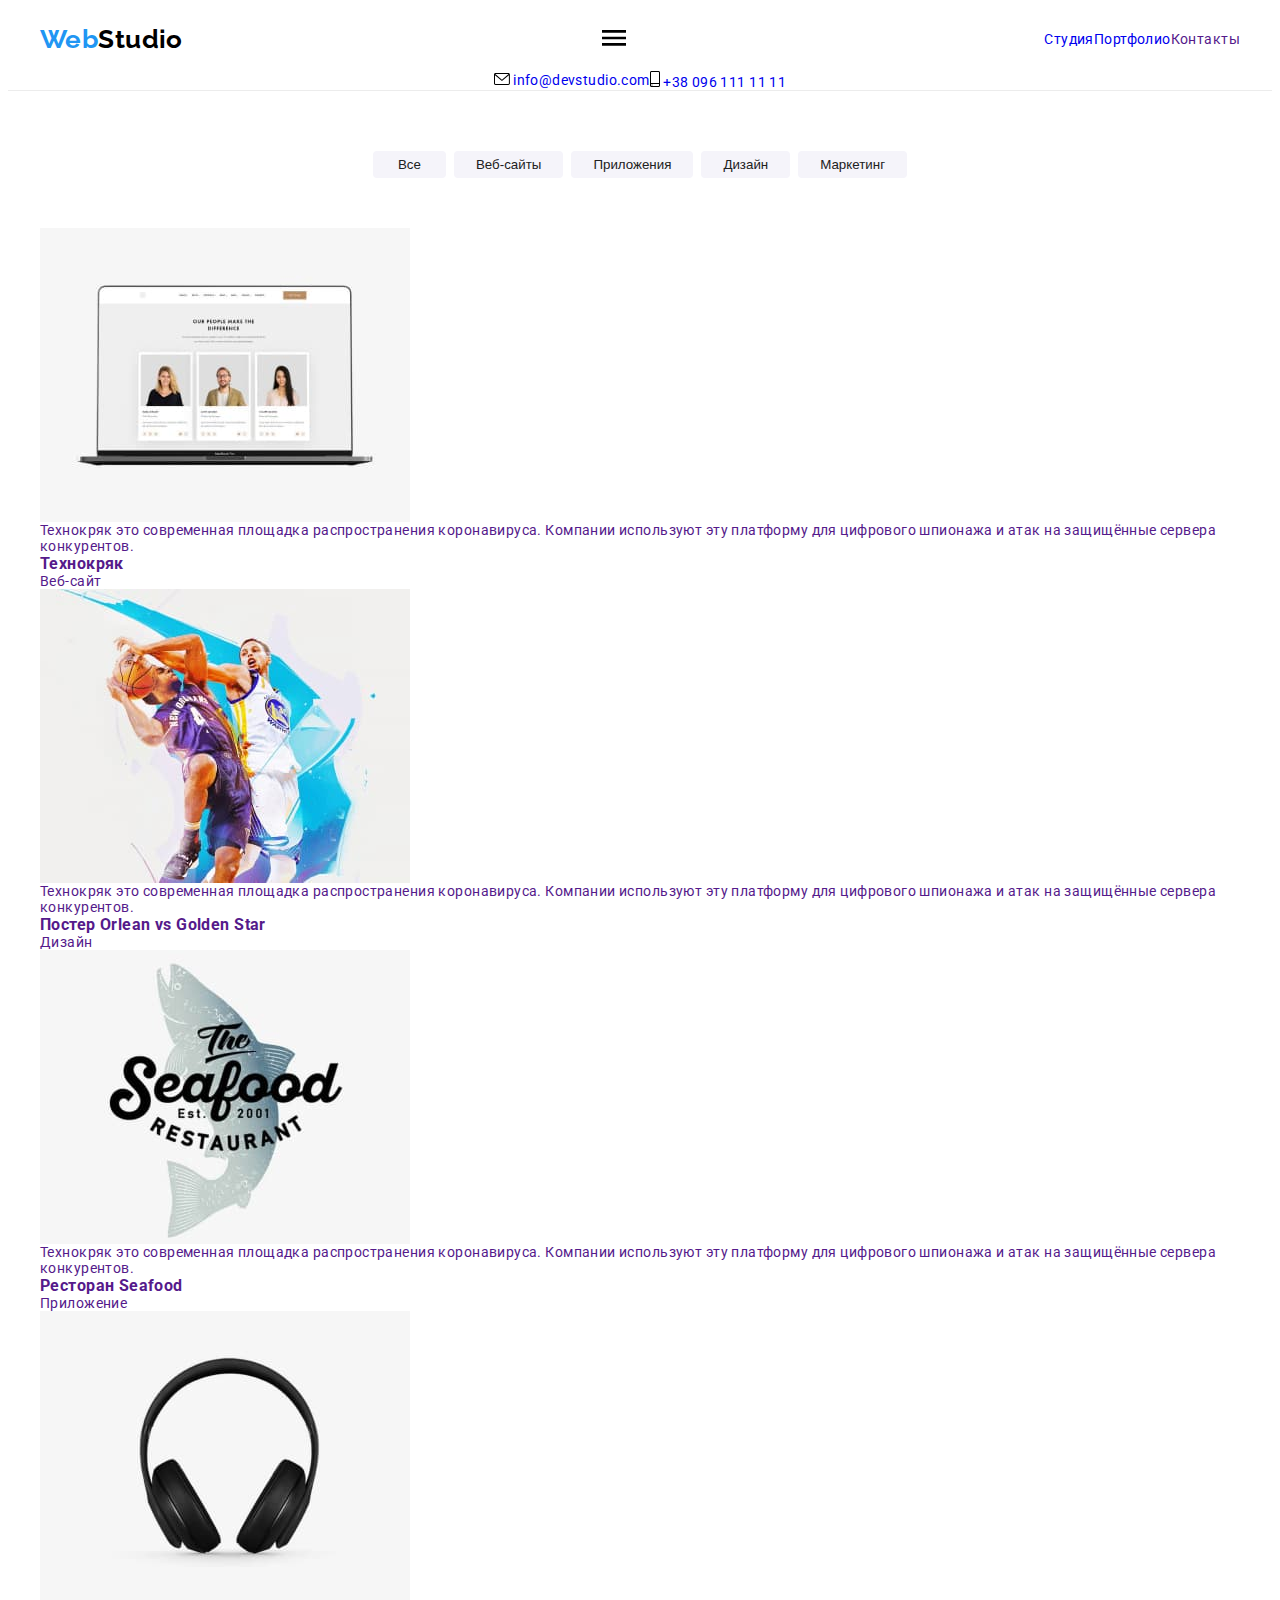
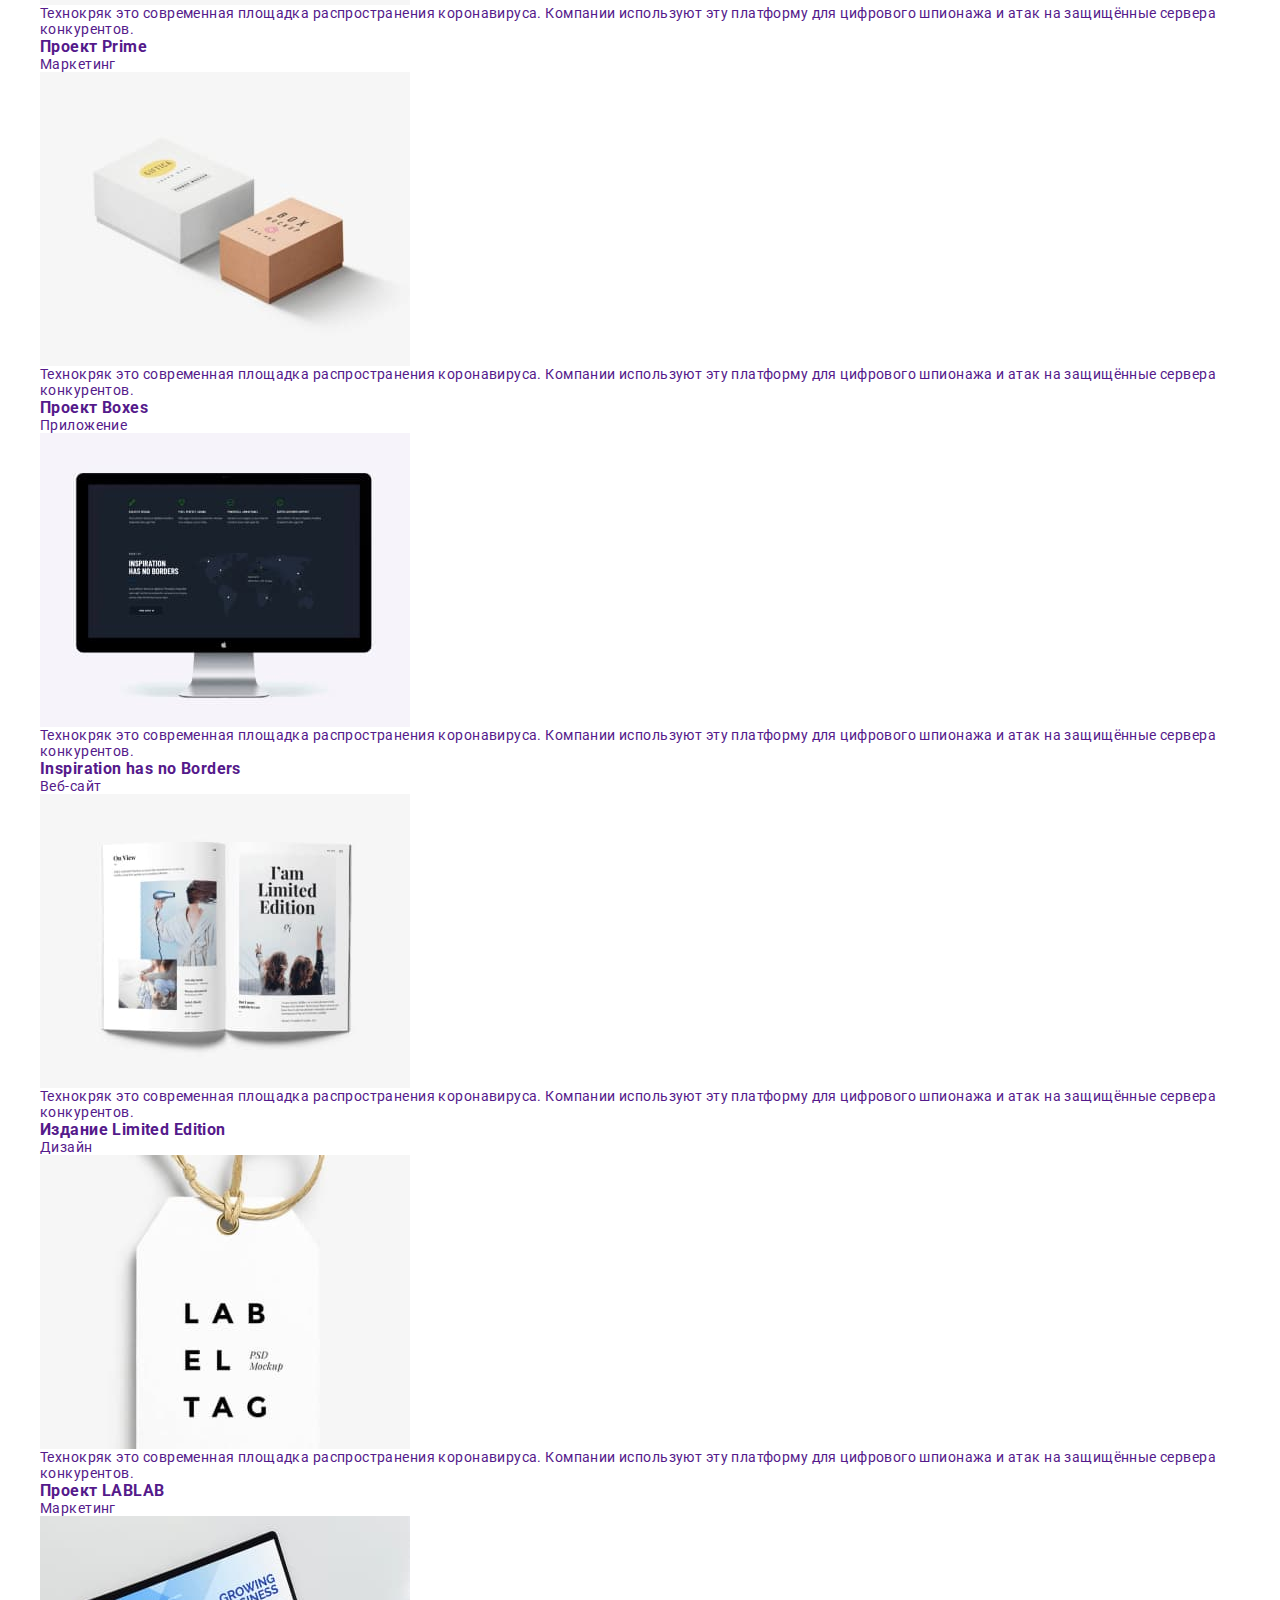
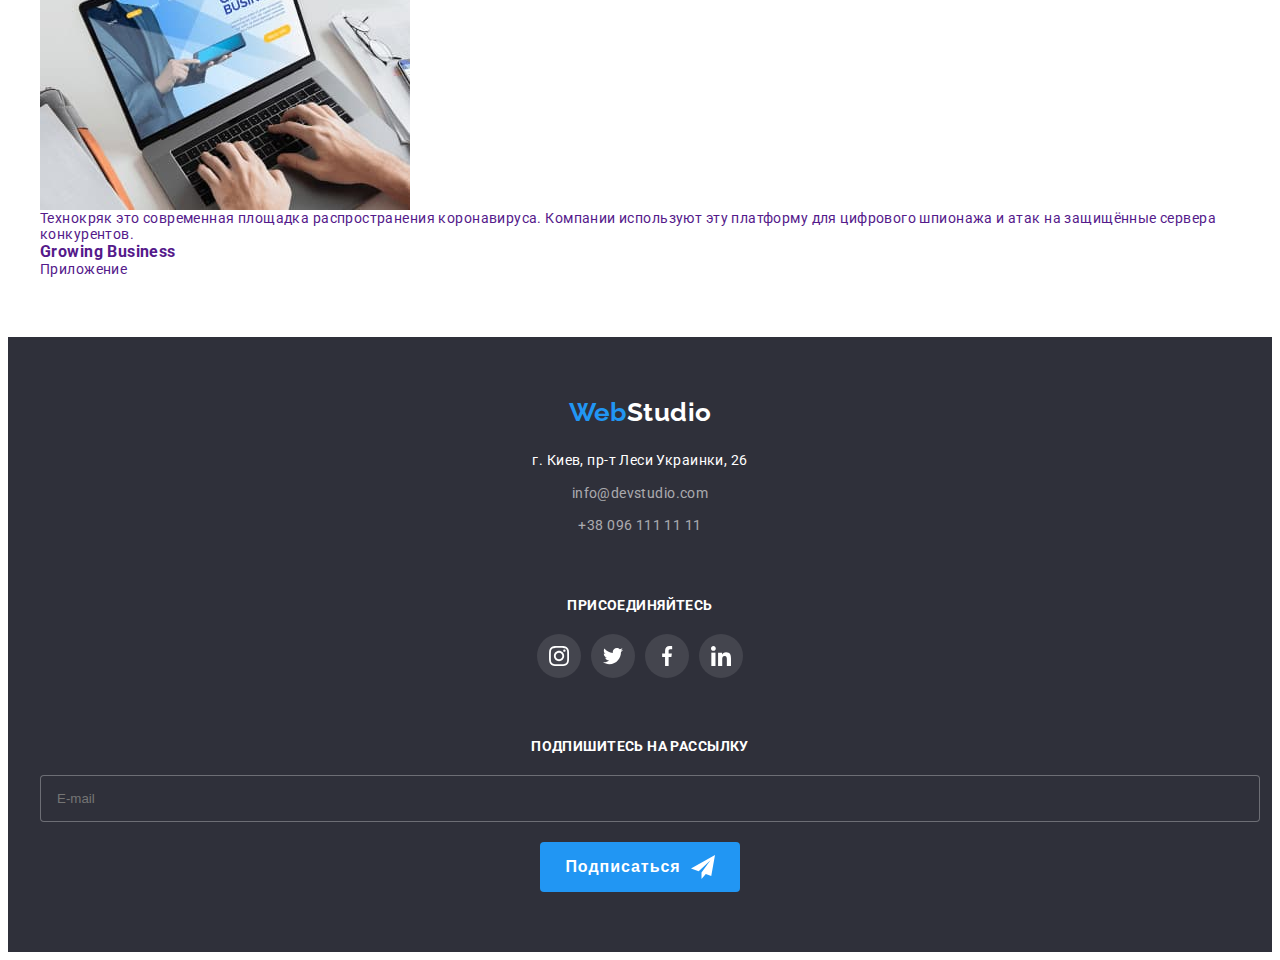
==== portfolio.html @ 1874f67b "РЕЛОАД 2" ====
<!DOCTYPE html>
<html lang="ru">
  <head>
    <meta charset="UTF-8" />
    <meta http-equiv="X-UA-Compatible" content="IE=edge" />
    <meta name="viewport" content="width=device-width, initial-scale=1.0" />
    <title>Портфолио</title>
    <link
      rel="stylesheet"
      href="https://cdnjs.cloudflare.com/ajax/libs/modern-normalize/1.0.0/modern-normalize.min.css"
      integrity="sha512-ISS7cAi1PEhQ8jnbJpJZMd29NlhNj4AWYyLOSp2CE/CsHxTCu+r+t0D2yoJudVrd0/8fTVPUVDzY5Tvli75u/g=="
      crossorigin="anonymous"
    />
    <link rel="preconnect" href="https://fonts.gstatic.com" />
    <link
      href="https://fonts.googleapis.com/css2?family=Raleway:wght@700&family=Roboto:wght@400;500;700;900&display=swap"
      rel="stylesheet"
    />
    <link rel="stylesheet" href="./css/main.min.css" />
  </head>
  <body>
    <!-- HEADER -->
    <header class="header">
      <div class="container">
        <nav class="navigation">
          <a href="./" lang="en" class="logo logo__dark link-nonstyle">
            <span class="logo__decor">Web</span>Studio
          </a>

          <button type="button" class="burger-btn" data-menu-button>
            <svg class="burger-icon" width="40px" height="40px">
              <use href="./images/icons.svg#burger"></use>
            </svg>
          </button>

          <ul class="list-nonstyle navigation__list">
            <li class="navigation__item">
              <a href="./" class="navigation__link link-nonstyle">Студия </a>
            </li>
            <li class="navigation__item">
              <a
                href="./portfolio.html"
                class="navigation__link link-nonstyle active-link"
                >Портфолио
              </a>
            </li>
            <li class="navigation__item">
              <a href="" class="navigation__link link-nonstyle">Контакты</a>
            </li>
          </ul>
        </nav>

        <ul class="list-nonstyle navigation__list contact">
          <li class="contact__item">
            <a
              href="mailto:info@devstudio.com"
              class="contact__link link-nonstyle"
            >
              <svg class="contact__icon-mail" width="16px" height="12px">
                <use href="./images/icons.svg#envelope"></use>
              </svg>
              info@devstudio.com
            </a>
          </li>
          <li class="contact__item">
            <a href="tel:+380961111111" class="contact__link link-nonstyle">
              <svg class="contact__icon-tell" width="10px" height="16px">
                <use href="./images/icons.svg#smartphone"></use>
              </svg>
              +38 096 111 11 11
            </a>
          </li>
        </ul>
      </div>

      <div class="mobile-menu" data-menu>
        <button type="button" class="mobile-menu__btn" data-menu-close>
          <svg width="40px" height="40px">
            <use href="./images/icons.svg#close"></use>
          </svg>
        </button>

        <ul class="mobile-menu__list">
          <li class="mobile-menu__item list-nonstyle">
            <a href="./" class="mobile-menu__link link-nonstyle">Студия</a>
          </li>
          <li class="mobile-menu__item list-nonstyle">
            <a href="./portfolio.html" class="mobile-menu__link link-nonstyle"
              >Портфолио</a
            >
          </li>
          <li class="mobile-menu__item list-nonstyle">
            <a href="" class="mobile-menu__link link-nonstyle">Контакты</a>
          </li>
        </ul>
      </div>
    </header>

    <main>
      <!--PORTFOLIO-->
      <section class="section">
        <!-- Скрытый заголовок -->
        <div class="container">
          <h2 class="visually-hidden">Портфолио и фильтр работ</h2>
          <!-- фильтр -->
          <ul class="list-nonstyle filter-nav">
            <li class="filter-nav__item">
              <button type="button" class="filter-nav__btn">Все</button>
            </li>
            <li class="filter-nav__item">
              <button type="button" class="filter-nav__btn">Веб-сайты</button>
            </li>
            <li class="filter-nav__item">
              <button type="button" class="filter-nav__btn">Приложения</button>
            </li>
            <li class="filter-nav__item">
              <button type="button" class="filter-nav__btn">Дизайн</button>
            </li>
            <li class="filter-nav__item">
              <button type="button" class="filter-nav__btn">Маркетинг</button>
            </li>
          </ul>
          <!-- коллекция -->
          <ul class="list-nonstyle collection__list">
            <li class="collection__item">
              <a class="link-nonstyle collection__link" href="">
                <div class="collection__item-wraper">
                  <img
                    src="./images/portfolio/website/tekhnokryak.jpg"
                    alt="открытый ноутбук с изображениями людей"
                    width="370"
                    height="294"
                  />
                  <p class="overlay">
                    Технокряк это современная площадка распространения
                    коронавируса. Компании используют эту платформу для
                    цифрового шпионажа и атак на защищённые сервера конкурентов.
                  </p>
                </div>
                <div class="collection__inner">
                  <h3 class="collection__title">Технокряк</h3>
                  <p class="collection__rubric">Веб-сайт</p>
                </div>
              </a>
            </li>
            <li class="collection__item">
              <a class="link-nonstyle collection__link" href="">
                <div class="collection__item-wraper">
                  <img
                    src="./images/portfolio/design/poster.jpg"
                    alt="играют в баскетбол"
                    width="370"
                    height="294"
                  />
                  <p class="overlay">
                    Технокряк это современная площадка распространения
                    коронавируса. Компании используют эту платформу для
                    цифрового шпионажа и атак на защищённые сервера конкурентов.
                  </p>
                </div>

                <div class="collection__inner">
                  <h3 class="collection__title">
                    Постер <span lang="en">Orlean vs Golden Star</span>
                  </h3>
                  <p class="collection__rubric">Дизайн</p>
                </div>
              </a>
            </li>
            <li class="collection__item">
              <a class="link-nonstyle collection__link" href="">
                <div class="collection__item-wraper">
                  <img
                    src="./images/portfolio/soft/restoran.jpg"
                    alt="ресторан с кухней из морепродуктов"
                    width="370"
                    height="294"
                  />
                  <p class="overlay">
                    Технокряк это современная площадка распространения
                    коронавируса. Компании используют эту платформу для
                    цифрового шпионажа и атак на защищённые сервера конкурентов.
                  </p>
                </div>
                <div class="collection__inner">
                  <h3 class="collection__title">
                    Ресторан <span lang="en">Seafood</span>
                  </h3>
                  <p class="collection__rubric">Приложение</p>
                </div>
              </a>
            </li>
            <li class="collection__item">
              <a class="link-nonstyle collection__link" href="">
                <div class="collection__item-wraper">
                  <img
                    src="./images/portfolio/marcketing/prime.jpg"
                    alt="наушники"
                    width="370"
                    height="294"
                  />
                  <p class="overlay">
                    Технокряк это современная площадка распространения
                    коронавируса. Компании используют эту платформу для
                    цифрового шпионажа и атак на защищённые сервера конкурентов.
                  </p>
                </div>

                <div class="collection__inner">
                  <h3 class="collection__title">
                    Проект <span lang="en">Prime</span>
                  </h3>
                  <p class="collection__rubric">Маркетинг</p>
                </div>
              </a>
            </li>
            <li class="collection__item">
              <a class="link-nonstyle collection__link" href="">
                <div class="collection__item-wraper">
                  <img
                    src="./images/portfolio/soft/boxes.jpg"
                    alt="коробки с логатипами"
                    width="370"
                    height="294"
                  />
                  <p class="overlay">
                    Технокряк это современная площадка распространения
                    коронавируса. Компании используют эту платформу для
                    цифрового шпионажа и атак на защищённые сервера конкурентов.
                  </p>
                </div>

                <div class="collection__inner">
                  <h3 class="collection__title">
                    Проект <span lang="en">Boxes</span>
                  </h3>
                  <p class="collection__rubric">Приложение</p>
                </div>
              </a>
            </li>
            <li class="collection__item">
              <a class="link-nonstyle collection__link" href="">
                <div class="collection__item-wraper">
                  <img
                    src="./images/portfolio/website/borders.jpg"
                    alt="монитор с сайтом"
                    width="370"
                    height="294"
                  />
                  <p class="overlay">
                    Технокряк это современная площадка распространения
                    коронавируса. Компании используют эту платформу для
                    цифрового шпионажа и атак на защищённые сервера конкурентов.
                  </p>
                </div>

                <div class="collection__inner">
                  <h3 lang="en" class="collection__title">
                    Inspiration has no Borders
                  </h3>
                  <p class="collection__rubric">Веб-сайт</p>
                </div>
              </a>
            </li>
            <li class="collection__item">
              <a class="link-nonstyle collection__link" href="">
                <div class="collection__item-wraper">
                  <img
                    src="./images/portfolio/design/izdanie.jpg"
                    alt="открытая книга"
                    width="370"
                    height="294"
                  />
                  <p class="overlay">
                    Технокряк это современная площадка распространения
                    коронавируса. Компании используют эту платформу для
                    цифрового шпионажа и атак на защищённые сервера конкурентов.
                  </p>
                </div>

                <div class="collection__inner">
                  <h3 class="collection__title">
                    Издание <span lang="en">Limited Edition</span>
                  </h3>
                  <p class="collection__rubric">Дизайн</p>
                </div>
              </a>
            </li>
            <li class="collection__item">
              <a class="link-nonstyle collection__link" href="">
                <div class="collection__item-wraper">
                  <img
                    src="./images/portfolio/marcketing/lab.jpg"
                    alt="ярлык от вещи"
                    width="370"
                    height="294"
                  />
                  <p class="overlay">
                    Технокряк это современная площадка распространения
                    коронавируса. Компании используют эту платформу для
                    цифрового шпионажа и атак на защищённые сервера конкурентов.
                  </p>
                </div>
                <div class="collection__inner">
                  <h3 class="collection__title">
                    Проект <span lang="en">LAB</span>LAB
                  </h3>
                  <p class="collection__rubric">Маркетинг</p>
                </div>
              </a>
            </li>
            <li class="collection__item">
              <a class="link-nonstyle collection__link" href="">
                <div class="collection__item-wraper">
                  <img
                    src="./images/portfolio/soft/growbis.jpg"
                    alt="набирают на ноутбуке"
                    width="370"
                    height="294"
                  />
                  <p class="overlay">
                    Технокряк это современная площадка распространения
                    коронавируса. Компании используют эту платформу для
                    цифрового шпионажа и атак на защищённые сервера конкурентов.
                  </p>
                </div>
                <div class="collection__inner">
                  <h3 lang="en" class="collection__title">Growing Business</h3>
                  <p class="collection__rubric">Приложение</p>
                </div>
              </a>
            </li>
          </ul>
        </div>
      </section>
    </main>
    <!--FOOTER-->

    <footer class="footer section-footer">
      <div class="container">
        <address class="footer__address">
          <a href="./" lang="en" class="logo logo__light link-nonstyle">
            <span class="logo__decor">Web</span>Studio</a
          >
          <!-- адрес и контакты -->
          <ul class="list-nonstyle footer__list">
            <li class="footer__item">
              <p class="footer__descr">г. Киев, пр-т Леси Украинки, 26</p>
            </li>
            <li class="footer__item">
              <a
                href="mailto:info@devstudio.com"
                class="footer__link link-nonstyle"
                >info@devstudio.com</a
              >
            </li>
            <li class="footer__item">
              <a href="tel:+380961111111" class="footer__link link-nonstyle">
                +38 096 111 11 11</a
              >
            </li>
          </ul>
        </address>

        <div class="footer__social">
          <!--ссылки на социальные сети -->
          <h2 class="footer__social-title">Присоединяйтесь</h2>
          <ul class="footer__social-list list-nonstyle">
            <li class="footer__social-item">
              <a href="" class="social-link link-nonstyle">
                <svg class="footer__social-icon" width="20px" height="20px">
                  <use href="./images/icons.svg#instagram"></use>
                </svg>
              </a>
            </li>
            <li class="footer__social-item">
              <a href="" class="social-link link-nonstyle">
                <svg class="footer__social-icon" width="20px" height="20px">
                  <use href="./images/icons.svg#twitter"></use>
                </svg>
              </a>
            </li>
            <li class="footer__social-item">
              <a href="" class="social-link link-nonstyle">
                <svg class="footer__social-icon" width="20px" height="20px">
                  <use href="./images/icons.svg#facebook"></use>
                </svg>
              </a>
            </li>
            <li class="footer__social-item">
              <a href="" class="social-link link-nonstyle">
                <svg class="footer__social-icon" width="20px" height="20px">
                  <use href="./images/icons.svg#linkedin"></use>
                </svg>
              </a>
            </li>
          </ul>
        </div>

        <form class="footer-form">
          <b class="footer-form__description">подпишитесь на рассылку</b>
          <div class="footer-form__container">
            <label>
              <input
                type="email"
                name="user-email"
                placeholder="E-mail"
                class="footer-form__input"
              />
            </label>
            <button type="submit" class="footer-form__btn">
              Подписаться
              <svg class="footer-form__icon" width="24px" height="24px">
                <use href="./images/icons.svg#icon_send"></use>
              </svg>
            </button>
          </div>
        </form>
      </div>
    </footer>
  </body>
</html>
---- css/main.min.css ----
:root{--accent-primary: #2196f3;--accent-secondary: #188ce8;--background-dark: #2f303a;--light-gray: #f5f4fa;--color-conten: #212121;--main-text: #757575;--border-color-header: #ececec;--border-color: #eeeeee;--icon-border-color: #afb1b8;--rgba-link: rgba(255, 255, 255, 0.6);--max-width: 1600px;--margin: 0 auto;--transition-property: cubic-bezier(0.4, 0, 0.2, 1)}.visually-hidden{position:absolute !important;clip:rect(1px 1px 1px 1px);clip:rect(1px, 1px, 1px, 1px);padding:0 !important;border:0 !important;height:1px !important;width:1px !important;overflow:hidden}body{font-family:"Roboto",sans-serif;font-size:14px;font-weight:400;color:var(--main-text);letter-spacing:.03em}h1,h2,h3,h4,h5,h6,p{margin:0}ol,ul{margin:0;padding:0}img{display:block}.link-nonstyle{text-decoration:none}.list-nonstyle{list-style:none}.container{padding-left:15px;padding-right:15px}@media screen and (min-width: 480px){.container{margin:0 auto;width:480px}}@media screen and (min-width: 798px){.container{width:798px}}@media screen and (min-width: 1200px){.container{width:1200px}}.section{padding-top:60px;padding-bottom:60px;margin:var(--margin)}.section-title{color:var(--color-conten);font-weight:700;font-size:36px;line-height:1.17;text-align:center;margin-bottom:50px}.section-hero{padding-top:118px;padding-bottom:118px;margin:var(--margin)}.section-footer{padding-top:60px;padding-bottom:60px;margin:var(--margin)}.section-advantage{padding-top:60px;padding-bottom:60px;margin:var(--margin)}.section-team{padding-top:60px;padding-bottom:60px;margin:var(--margin)}.element{display:flex;justify-content:center;align-items:center;border-radius:4px;margin-bottom:30px;background-color:var(--light-gray);width:100%;height:120px}.social{display:flex;justify-content:center;margin-top:16px}.social-link{display:flex;justify-content:center;align-items:center;width:44px;height:44px;border-radius:50% 50%;background-color:rgba(255,255,255,0.1);transition:background-color 250ms var(--transition-property)}.social-link:hover,.social-link:focus{background-color:var(--accent-primary)}.social__icon{fill:var(--icon-border-color);transition:fill 250ms var(--transition-property)}.social-link:hover .social__icon,.social-link:focus .social__icon{fill:#fff}.footer__social-title{color:#fff;font-size:14px;line-height:1.14;text-transform:uppercase}.footer__social-list{display:flex;margin-top:20px}.footer__social-item:not(:last-child){margin-right:10px}.footer__social-icon{fill:#fff}.social-link:hover .footer__social-icon,.social-link:focus .footer__social-icon{fill:#fff}@media screen and (min-width: 480px){.footer__social{margin-top:60px;margin-bottom:60px}.footer__social-list{justify-content:center}.footer__social-title{text-align:center}}.logo{color:#000;font-family:'Raleway', sans-serif;font-weight:700;font-size:26px;line-height:1.19;padding-top:16px;padding-bottom:16px}.logo__dark{color:#000}.logo__decor{color:var(--accent-primary)}.logo__light{color:#fff}.navigation{display:flex;align-items:center;justify-content:space-between}@media screen and (max-width: 797px){.navigation__list{display:none}}@media screen and (min-width: 480px){.navigation{justify-content:space-between}}@media screen and (min-width: 798px){.navigation__list{display:flex;align-items:center;justify-content:center}}.backdrop{position:fixed;top:0;left:0;width:100%;height:100%;background-color:rgba(0,0,0,0.2);transition:opacity 250ms var(--transition-property),visibility 250ms var(--transition-property)}.is-hidden{opacity:0;visibility:hidden;pointer-events:none}.button_close{position:absolute;top:14px;right:14px;width:30px;height:30px;border-radius:50%;cursor:pointer;background-color:#fff;border:1px solid var(--icon-border-color)}.button__icon_close{position:absolute;top:50%;left:50%;transform:translate(-50%, -50%);transition:fill 250ms var(--transition-property)}.button__icon_close:hover,.button__icon_close:focus{fill:var(--accent-primary)}.modal{position:absolute;top:50%;left:50%;transform:translate(-50%, -50%);width:528px;height:581px;background-color:#fff;border-radius:4px;box-shadow:0px 1px 3px rgba(0,0,0,0.12),0px 1px 1px rgba(0,0,0,0.14),0px 2px 1px rgba(0,0,0,0.2)}.modal__form{display:flex;flex-direction:column;padding:40px}.modal__title{margin-bottom:12px;font-size:20px;line-height:1.15;text-align:center;color:var(--color-conten)}.modal__field{font-size:12px;line-height:1.17;letter-spacing:0.01em}.modal__field:not(:nth-child(5)){margin-bottom:10px}.modal__wrapper{position:relative;display:block;margin-top:4px}.modal__input{width:100%;height:40px;padding-left:42px;border:1px solid rgba(33,33,33,0.2);border-radius:4px;transition:border-color 250ms var(--transition-property)}.modal__input:focus{outline:none;border-color:var(--accent-primary)}.modal__input:focus+.modal-icon{fill:var(--accent-primary)}.modal__textarea{padding:16px 12px;margin-top:4px;width:100%;height:120px;resize:none;border:1px solid rgba(33,33,33,0.2);border-radius:4px}.modal__textarea:focus{outline:none;border-color:var(--accent-primary)}.modal__textarea::placeholder{font-size:12px;line-height:1.17;letter-spacing:0.01em;color:rgba(117,117,117,0.5)}.modal__icon{position:absolute;top:50%;left:12px;transform:translateY(-50%);transition:fill 250ms var(--transition-property)}.label-checkbox{display:flex;justify-content:center;align-items:center;margin-top:20px;margin-bottom:30px}.label-checkbox__terms-link{display:flex;align-items:center;font-size:14px;line-height:1.71;letter-spacing:0.03em;cursor:pointer;transition:background-image 250ms var(--transition-property)}.label-checkbox__terms-link::before{content:'';display:block;width:15px;height:16px;margin-right:8px;border:1px solid #000;border-radius:2px}.label-checkbox__term:checked+.label-checkbox__terms-link::before{border-color:transparent;background-image:url(../images/icon_check.svg);background-origin:border-box;background-position:center}.label-checkbox__term:focus+.label-checkbox__terms-link::before{border-color:var(--accent-primary)}.label-checkbox__link{color:var(--accent-primary);text-decoration-line:underline}.modal__submit-btn{align-self:center;min-width:200px;padding-top:10px;padding-bottom:10px;font-size:16px;line-height:1.88;letter-spacing:0.06em;border-radius:4px;border:transparent;cursor:pointer;color:#fff;background-color:var(--accent-primary);transition:background-color 250ms var(--transition-property)}.modal__submit-btn:hover,.modal__submit-btn:focus{background-color:var(--accent-secondary)}.filter-nav{display:flex;justify-content:center;margin-bottom:50px}.filter-nav__item:not(:last-child){margin-right:8px}.filter-nav__btn{color:var(--color-conten);background-color:var(--light-gray);cursor:pointer;min-width:73px;padding:6px 22px;border-radius:4px;border:transparent;transition:color 250ms var(--transition-property),background-color 250ms var(--transition-property),box-shadow 250ms var(--transition-property)}.filter-nav__btn:hover,.filter-nav__btn:focus{background-color:var(--accent-primary);color:#fff;box-shadow:0px 3px 1px rgba(0,0,0,0.1),0px 1px 2px rgba(0,0,0,0.08),0px 2px 2px rgba(0,0,0,0.12)}.mobile-menu{position:fixed;top:0;left:50%;width:100vw;max-width:480px;height:100vw;background-color:#fff;opacity:0;visibility:hidden;pointer-events:none;transform:translate(-50%);transition:opacity 250ms var(--transition-property),visibility 250ms var(--transition-property)}.mobile-menu.is-open{opacity:1;visibility:visible;pointer-events:auto}.mobile-menu__list{padding:48px 40px;font-weight:500;font-size:40px;line-height:1.18;letter-spacing:0.02em}.mobile-menu__link{color:var(--color-conten)}.mobile-menu__btn{position:absolute;top:10px;right:15px;background-color:transparent;border:transparent;cursor:pointer}.header{border-bottom:solid 1px;border-color:var(--border-color-header);max-width:var(--max-width);margin:var(--margin)}.burger-btn{background-color:transparent;border:transparent}.hero{background-color:var(--background-dark);background-image:linear-gradient(rgba(47,48,58,0.4), rgba(47,48,58,0.4)),url(../images/mobile/bg-hero@1x.jpg);background-position:center;background-size:contain;background-repeat:no-repeat}@media (min-device-pixel-ratio: 2), (min-resolution: 192dpi), (min-resolution: 2dppx){.hero{background-image:linear-gradient(rgba(47,48,58,0.4), rgba(47,48,58,0.4)),url(../images/mobile/bg-hero@2x.jpg)}}.hero-title{color:#fff;width:360px;height:84px;margin:0 auto;font-weight:900;letter-spacing:.06em;font-size:26px;line-height:1.62;text-align:center;text-transform:uppercase}.btn-hero{display:block;min-width:200px;margin:30px auto 0px;padding:10px 32px;border-radius:4px;border:transparent;font-family:inherit;font-weight:700;font-size:16px;line-height:1.88;letter-spacing:0.06em;cursor:pointer;background-color:var(--accent-primary);color:#fff;transition:color 250ms var(--transition-property),background-color 250ms var(--transition-property)}.btn-hero:hover,.btn-hero:focus{background-color:var(--accent-secondary);color:#fff}.advantage__item:not(:last-child){margin-bottom:30px}.advantage__title{color:var(--color-conten);font-weight:700;line-height:1.14;text-transform:uppercase;text-align:center;margin-bottom:10px}.advantage__rubric{font-weight:400;line-height:1.71}@media screen and (max-width: 797px){.passion,.passion__list,.passion__list .section-title{display:none}}.team{background-color:var(--light-gray)}.team__list{display:flex;flex-wrap:wrap}.team__item{width:450px;border-bottom-left-radius:4px;border-bottom-right-radius:4px;box-shadow:0px 1px 3px rgba(0,0,0,0.12),0px 1px 1px rgba(0,0,0,0.14),0px 2px 1px rgba(0,0,0,0.2);background-color:#fff}.team__item:not(:last-child){margin-bottom:30px}.team__inner{width:100%;padding:30px 30px;text-align:center;border-right:solid 1px;border-bottom:solid 1px;border-left:solid 1px;border-color:var(--border-color)}.team__name{color:var(--color-conten);font-weight:500;margin-bottom:10px}.team__name,.team__function{font-size:16px;line-height:1.19}.clients__list{display:flex;justify-content:center}.clients__item{display:flex;justify-content:center;align-items:center;width:170px;height:90px}.clients__link{display:flex;justify-content:center;align-items:center;border:1px solid var(--icon-border-color);border-radius:4px;width:100%;height:100%;transition:border 250ms var(--transition-property)}.clients__link:hover,.clients__link:focus{border-color:var(--accent-primary)}.client__icon{fill:var(--icon-border-color);transition:fill 250ms var(--transition-property)}.clients__link:hover .client__icon,.clients__link:focus .client__icon{fill:var(--accent-primary)}@media screen and (min-width: 480px){.clients__list{display:flex;flex-wrap:wrap;align-items:flex-start;margin-top:-30px;margin-left:-30px}.clients__item{flex-basis:calc((100% - 2 * 30px) / 2);margin-top:30px;margin-left:30px}}.footer{background-color:var(--background-dark)}.footer__address{font-style:normal;line-height:1.7}.footer__descr{color:#fff}.footer__list{margin-top:20px}.footer__item:not(:last-child){margin-bottom:9px}.footer__link{color:var(--rgba-link)}.footer-form__description{display:inline-block;font-weight:700;font-size:14px;line-height:1.14;letter-spacing:0.03em;text-transform:uppercase;color:#fff;margin-bottom:20px}.footer-form__input{padding-top:15px;padding-bottom:15px;padding-left:16px;color:#fff;background-color:var(--background-dark);border:1px solid rgba(255,255,255,0.3);border-radius:4px;transition:border-color 250ms var(--transition-property)}.footer-form__input:focus{outline:none;border-color:var(--accent-primary)}.footer-form__btn{display:flex;justify-content:center;align-items:center;min-width:200px;padding-top:10px;padding-bottom:10px;font-weight:700;letter-spacing:.06em;font-size:16px;line-height:1.9;cursor:pointer;border-radius:4px;border:transparent;background-color:var(--accent-primary);color:#fff;transition:background-color 250ms var(--transition-property)}.footer-form__btn:hover,.footer-form__btn:focus{background-color:var(--accent-secondary)}.footer-form__icon{fill:#fff;margin-left:10px}@media screen and (min-width: 480px){.footer__address{text-align:center}.footer-form{text-align:center}.footer-form__container{display:flex;flex-direction:column;justify-content:center}.footer-form__input{width:100%;margin-bottom:20px}.footer-form__btn{align-self:center}}
/*# sourceMappingURL=main.min.css.map */
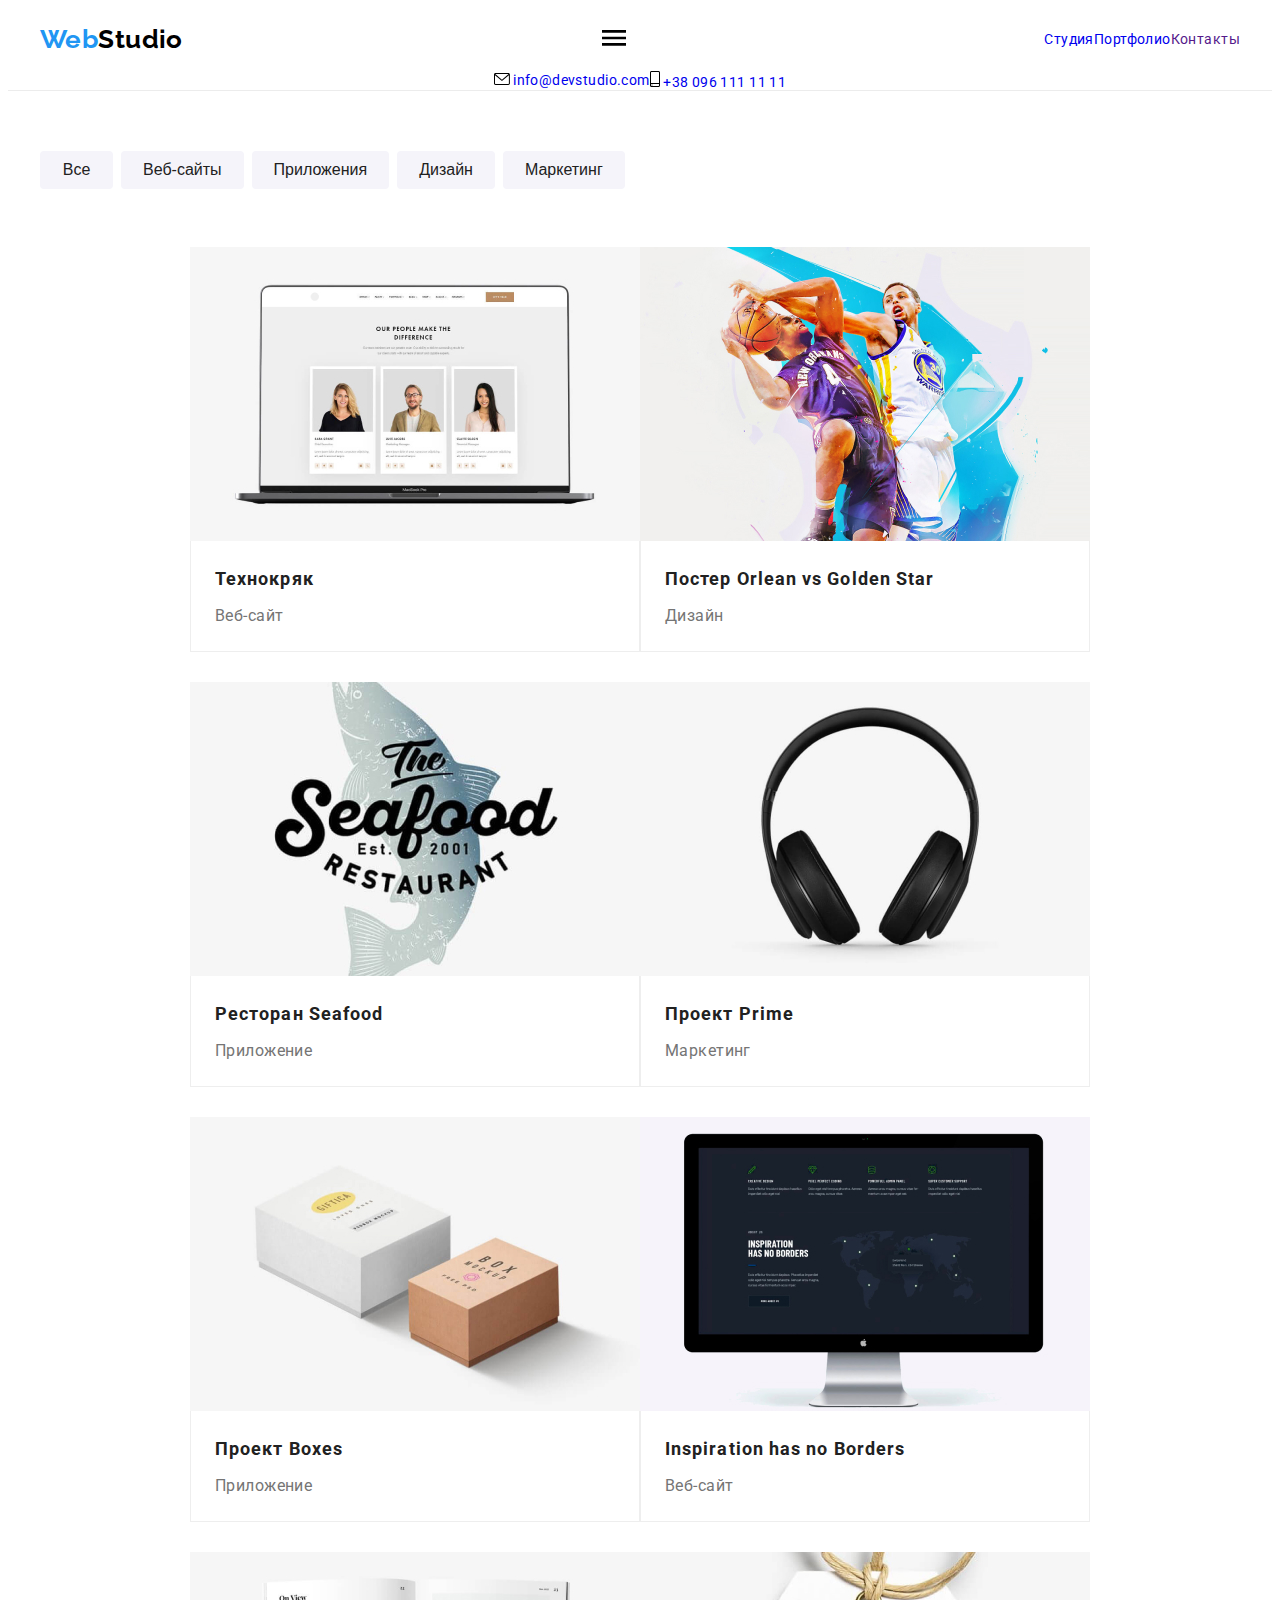
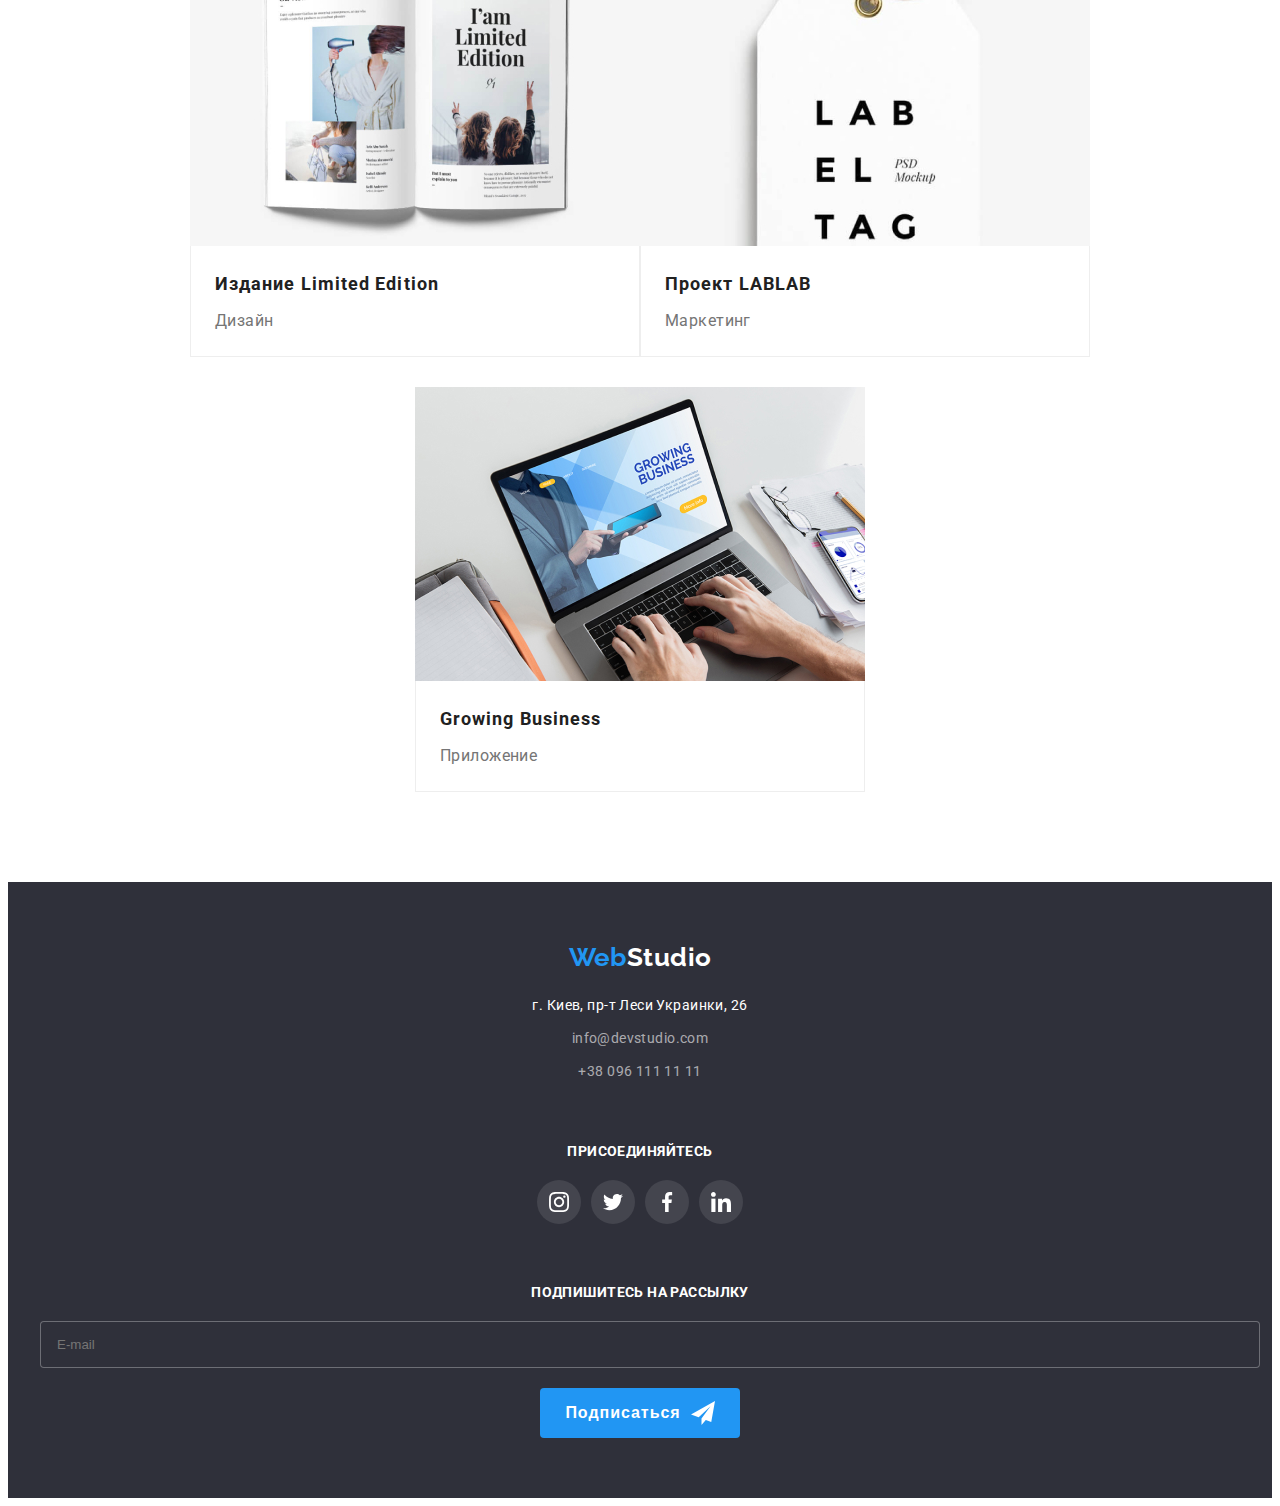
==== commit 07dee1c8: "РЕЛОАД 2" ====
--- a/portfolio.html
+++ b/portfolio.html
@@ -126,10 +126,8 @@
               <a class="link-nonstyle collection__link" href="">
                 <div class="collection__item-wraper">
                   <img
-                    src="./images/portfolio/website/tekhnokryak.jpg"
+                    src="./images/mobile/portfolio/website/tekhnokryak@1x.jpg"
                     alt="открытый ноутбук с изображениями людей"
-                    width="370"
-                    height="294"
                   />
                   <p class="overlay">
                     Технокряк это современная площадка распространения
@@ -147,10 +145,8 @@
               <a class="link-nonstyle collection__link" href="">
                 <div class="collection__item-wraper">
                   <img
-                    src="./images/portfolio/design/poster.jpg"
+                    src="./images/mobile/portfolio/design/poster@1x.jpg"
                     alt="играют в баскетбол"
-                    width="370"
-                    height="294"
                   />
                   <p class="overlay">
                     Технокряк это современная площадка распространения
@@ -171,10 +167,8 @@
               <a class="link-nonstyle collection__link" href="">
                 <div class="collection__item-wraper">
                   <img
-                    src="./images/portfolio/soft/restoran.jpg"
+                    src="./images/mobile/portfolio/soft/restoran@1x.jpg"
                     alt="ресторан с кухней из морепродуктов"
-                    width="370"
-                    height="294"
                   />
                   <p class="overlay">
                     Технокряк это современная площадка распространения
@@ -194,10 +188,8 @@
               <a class="link-nonstyle collection__link" href="">
                 <div class="collection__item-wraper">
                   <img
-                    src="./images/portfolio/marcketing/prime.jpg"
+                    src="./images/mobile/portfolio/marcketing/prime@1x.jpg"
                     alt="наушники"
-                    width="370"
-                    height="294"
                   />
                   <p class="overlay">
                     Технокряк это современная площадка распространения
@@ -218,10 +210,8 @@
               <a class="link-nonstyle collection__link" href="">
                 <div class="collection__item-wraper">
                   <img
-                    src="./images/portfolio/soft/boxes.jpg"
+                    src="./images/mobile/portfolio/soft/boxes@1x.jpg"
                     alt="коробки с логатипами"
-                    width="370"
-                    height="294"
                   />
                   <p class="overlay">
                     Технокряк это современная площадка распространения
@@ -242,10 +232,8 @@
               <a class="link-nonstyle collection__link" href="">
                 <div class="collection__item-wraper">
                   <img
-                    src="./images/portfolio/website/borders.jpg"
+                    src="./images/mobile/portfolio/website/borders@1x.jpg"
                     alt="монитор с сайтом"
-                    width="370"
-                    height="294"
                   />
                   <p class="overlay">
                     Технокряк это современная площадка распространения
@@ -266,10 +254,8 @@
               <a class="link-nonstyle collection__link" href="">
                 <div class="collection__item-wraper">
                   <img
-                    src="./images/portfolio/design/izdanie.jpg"
+                    src="./images/mobile/portfolio/design/izdanie@1x.jpg"
                     alt="открытая книга"
-                    width="370"
-                    height="294"
                   />
                   <p class="overlay">
                     Технокряк это современная площадка распространения
@@ -290,10 +276,8 @@
               <a class="link-nonstyle collection__link" href="">
                 <div class="collection__item-wraper">
                   <img
-                    src="./images/portfolio/marcketing/lab.jpg"
+                    src="./images/mobile/portfolio/marcketing/lab@1x.jpg"
                     alt="ярлык от вещи"
-                    width="370"
-                    height="294"
                   />
                   <p class="overlay">
                     Технокряк это современная площадка распространения
@@ -313,10 +297,8 @@
               <a class="link-nonstyle collection__link" href="">
                 <div class="collection__item-wraper">
                   <img
-                    src="./images/portfolio/soft/growbis.jpg"
+                    src="./images/mobile/portfolio/soft/growbis@1x.jpg"
                     alt="набирают на ноутбуке"
-                    width="370"
-                    height="294"
                   />
                   <p class="overlay">
                     Технокряк это современная площадка распространения
@@ -419,4 +401,6 @@
       </div>
     </footer>
   </body>
+
+  <script src="./js/mobile-menu.js"></script>
 </html>
--- a/css/main.min.css
+++ b/css/main.min.css
@@ -1,2 +1,2 @@
-:root{--accent-primary: #2196f3;--accent-secondary: #188ce8;--background-dark: #2f303a;--light-gray: #f5f4fa;--color-conten: #212121;--main-text: #757575;--border-color-header: #ececec;--border-color: #eeeeee;--icon-border-color: #afb1b8;--rgba-link: rgba(255, 255, 255, 0.6);--max-width: 1600px;--margin: 0 auto;--transition-property: cubic-bezier(0.4, 0, 0.2, 1)}.visually-hidden{position:absolute !important;clip:rect(1px 1px 1px 1px);clip:rect(1px, 1px, 1px, 1px);padding:0 !important;border:0 !important;height:1px !important;width:1px !important;overflow:hidden}body{font-family:"Roboto",sans-serif;font-size:14px;font-weight:400;color:var(--main-text);letter-spacing:.03em}h1,h2,h3,h4,h5,h6,p{margin:0}ol,ul{margin:0;padding:0}img{display:block}.link-nonstyle{text-decoration:none}.list-nonstyle{list-style:none}.container{padding-left:15px;padding-right:15px}@media screen and (min-width: 480px){.container{margin:0 auto;width:480px}}@media screen and (min-width: 798px){.container{width:798px}}@media screen and (min-width: 1200px){.container{width:1200px}}.section{padding-top:60px;padding-bottom:60px;margin:var(--margin)}.section-title{color:var(--color-conten);font-weight:700;font-size:36px;line-height:1.17;text-align:center;margin-bottom:50px}.section-hero{padding-top:118px;padding-bottom:118px;margin:var(--margin)}.section-footer{padding-top:60px;padding-bottom:60px;margin:var(--margin)}.section-advantage{padding-top:60px;padding-bottom:60px;margin:var(--margin)}.section-team{padding-top:60px;padding-bottom:60px;margin:var(--margin)}.element{display:flex;justify-content:center;align-items:center;border-radius:4px;margin-bottom:30px;background-color:var(--light-gray);width:100%;height:120px}.social{display:flex;justify-content:center;margin-top:16px}.social-link{display:flex;justify-content:center;align-items:center;width:44px;height:44px;border-radius:50% 50%;background-color:rgba(255,255,255,0.1);transition:background-color 250ms var(--transition-property)}.social-link:hover,.social-link:focus{background-color:var(--accent-primary)}.social__icon{fill:var(--icon-border-color);transition:fill 250ms var(--transition-property)}.social-link:hover .social__icon,.social-link:focus .social__icon{fill:#fff}.footer__social-title{color:#fff;font-size:14px;line-height:1.14;text-transform:uppercase}.footer__social-list{display:flex;margin-top:20px}.footer__social-item:not(:last-child){margin-right:10px}.footer__social-icon{fill:#fff}.social-link:hover .footer__social-icon,.social-link:focus .footer__social-icon{fill:#fff}@media screen and (min-width: 480px){.footer__social{margin-top:60px;margin-bottom:60px}.footer__social-list{justify-content:center}.footer__social-title{text-align:center}}.logo{color:#000;font-family:'Raleway', sans-serif;font-weight:700;font-size:26px;line-height:1.19;padding-top:16px;padding-bottom:16px}.logo__dark{color:#000}.logo__decor{color:var(--accent-primary)}.logo__light{color:#fff}.navigation{display:flex;align-items:center;justify-content:space-between}@media screen and (max-width: 797px){.navigation__list{display:none}}@media screen and (min-width: 480px){.navigation{justify-content:space-between}}@media screen and (min-width: 798px){.navigation__list{display:flex;align-items:center;justify-content:center}}.backdrop{position:fixed;top:0;left:0;width:100%;height:100%;background-color:rgba(0,0,0,0.2);transition:opacity 250ms var(--transition-property),visibility 250ms var(--transition-property)}.is-hidden{opacity:0;visibility:hidden;pointer-events:none}.button_close{position:absolute;top:14px;right:14px;width:30px;height:30px;border-radius:50%;cursor:pointer;background-color:#fff;border:1px solid var(--icon-border-color)}.button__icon_close{position:absolute;top:50%;left:50%;transform:translate(-50%, -50%);transition:fill 250ms var(--transition-property)}.button__icon_close:hover,.button__icon_close:focus{fill:var(--accent-primary)}.modal{position:absolute;top:50%;left:50%;transform:translate(-50%, -50%);width:528px;height:581px;background-color:#fff;border-radius:4px;box-shadow:0px 1px 3px rgba(0,0,0,0.12),0px 1px 1px rgba(0,0,0,0.14),0px 2px 1px rgba(0,0,0,0.2)}.modal__form{display:flex;flex-direction:column;padding:40px}.modal__title{margin-bottom:12px;font-size:20px;line-height:1.15;text-align:center;color:var(--color-conten)}.modal__field{font-size:12px;line-height:1.17;letter-spacing:0.01em}.modal__field:not(:nth-child(5)){margin-bottom:10px}.modal__wrapper{position:relative;display:block;margin-top:4px}.modal__input{width:100%;height:40px;padding-left:42px;border:1px solid rgba(33,33,33,0.2);border-radius:4px;transition:border-color 250ms var(--transition-property)}.modal__input:focus{outline:none;border-color:var(--accent-primary)}.modal__input:focus+.modal-icon{fill:var(--accent-primary)}.modal__textarea{padding:16px 12px;margin-top:4px;width:100%;height:120px;resize:none;border:1px solid rgba(33,33,33,0.2);border-radius:4px}.modal__textarea:focus{outline:none;border-color:var(--accent-primary)}.modal__textarea::placeholder{font-size:12px;line-height:1.17;letter-spacing:0.01em;color:rgba(117,117,117,0.5)}.modal__icon{position:absolute;top:50%;left:12px;transform:translateY(-50%);transition:fill 250ms var(--transition-property)}.label-checkbox{display:flex;justify-content:center;align-items:center;margin-top:20px;margin-bottom:30px}.label-checkbox__terms-link{display:flex;align-items:center;font-size:14px;line-height:1.71;letter-spacing:0.03em;cursor:pointer;transition:background-image 250ms var(--transition-property)}.label-checkbox__terms-link::before{content:'';display:block;width:15px;height:16px;margin-right:8px;border:1px solid #000;border-radius:2px}.label-checkbox__term:checked+.label-checkbox__terms-link::before{border-color:transparent;background-image:url(../images/icon_check.svg);background-origin:border-box;background-position:center}.label-checkbox__term:focus+.label-checkbox__terms-link::before{border-color:var(--accent-primary)}.label-checkbox__link{color:var(--accent-primary);text-decoration-line:underline}.modal__submit-btn{align-self:center;min-width:200px;padding-top:10px;padding-bottom:10px;font-size:16px;line-height:1.88;letter-spacing:0.06em;border-radius:4px;border:transparent;cursor:pointer;color:#fff;background-color:var(--accent-primary);transition:background-color 250ms var(--transition-property)}.modal__submit-btn:hover,.modal__submit-btn:focus{background-color:var(--accent-secondary)}.filter-nav{display:flex;justify-content:center;margin-bottom:50px}.filter-nav__item:not(:last-child){margin-right:8px}.filter-nav__btn{color:var(--color-conten);background-color:var(--light-gray);cursor:pointer;min-width:73px;padding:6px 22px;border-radius:4px;border:transparent;transition:color 250ms var(--transition-property),background-color 250ms var(--transition-property),box-shadow 250ms var(--transition-property)}.filter-nav__btn:hover,.filter-nav__btn:focus{background-color:var(--accent-primary);color:#fff;box-shadow:0px 3px 1px rgba(0,0,0,0.1),0px 1px 2px rgba(0,0,0,0.08),0px 2px 2px rgba(0,0,0,0.12)}.mobile-menu{position:fixed;top:0;left:50%;width:100vw;max-width:480px;height:100vw;background-color:#fff;opacity:0;visibility:hidden;pointer-events:none;transform:translate(-50%);transition:opacity 250ms var(--transition-property),visibility 250ms var(--transition-property)}.mobile-menu.is-open{opacity:1;visibility:visible;pointer-events:auto}.mobile-menu__list{padding:48px 40px;font-weight:500;font-size:40px;line-height:1.18;letter-spacing:0.02em}.mobile-menu__link{color:var(--color-conten)}.mobile-menu__btn{position:absolute;top:10px;right:15px;background-color:transparent;border:transparent;cursor:pointer}.header{border-bottom:solid 1px;border-color:var(--border-color-header);max-width:var(--max-width);margin:var(--margin)}.burger-btn{background-color:transparent;border:transparent}.hero{background-color:var(--background-dark);background-image:linear-gradient(rgba(47,48,58,0.4), rgba(47,48,58,0.4)),url(../images/mobile/bg-hero@1x.jpg);background-position:center;background-size:contain;background-repeat:no-repeat}@media (min-device-pixel-ratio: 2), (min-resolution: 192dpi), (min-resolution: 2dppx){.hero{background-image:linear-gradient(rgba(47,48,58,0.4), rgba(47,48,58,0.4)),url(../images/mobile/bg-hero@2x.jpg)}}.hero-title{color:#fff;width:360px;height:84px;margin:0 auto;font-weight:900;letter-spacing:.06em;font-size:26px;line-height:1.62;text-align:center;text-transform:uppercase}.btn-hero{display:block;min-width:200px;margin:30px auto 0px;padding:10px 32px;border-radius:4px;border:transparent;font-family:inherit;font-weight:700;font-size:16px;line-height:1.88;letter-spacing:0.06em;cursor:pointer;background-color:var(--accent-primary);color:#fff;transition:color 250ms var(--transition-property),background-color 250ms var(--transition-property)}.btn-hero:hover,.btn-hero:focus{background-color:var(--accent-secondary);color:#fff}.advantage__item:not(:last-child){margin-bottom:30px}.advantage__title{color:var(--color-conten);font-weight:700;line-height:1.14;text-transform:uppercase;text-align:center;margin-bottom:10px}.advantage__rubric{font-weight:400;line-height:1.71}@media screen and (max-width: 797px){.passion,.passion__list,.passion__list .section-title{display:none}}.team{background-color:var(--light-gray)}.team__list{display:flex;flex-wrap:wrap}.team__item{width:450px;border-bottom-left-radius:4px;border-bottom-right-radius:4px;box-shadow:0px 1px 3px rgba(0,0,0,0.12),0px 1px 1px rgba(0,0,0,0.14),0px 2px 1px rgba(0,0,0,0.2);background-color:#fff}.team__item:not(:last-child){margin-bottom:30px}.team__inner{width:100%;padding:30px 30px;text-align:center;border-right:solid 1px;border-bottom:solid 1px;border-left:solid 1px;border-color:var(--border-color)}.team__name{color:var(--color-conten);font-weight:500;margin-bottom:10px}.team__name,.team__function{font-size:16px;line-height:1.19}.clients__list{display:flex;justify-content:center}.clients__item{display:flex;justify-content:center;align-items:center;width:170px;height:90px}.clients__link{display:flex;justify-content:center;align-items:center;border:1px solid var(--icon-border-color);border-radius:4px;width:100%;height:100%;transition:border 250ms var(--transition-property)}.clients__link:hover,.clients__link:focus{border-color:var(--accent-primary)}.client__icon{fill:var(--icon-border-color);transition:fill 250ms var(--transition-property)}.clients__link:hover .client__icon,.clients__link:focus .client__icon{fill:var(--accent-primary)}@media screen and (min-width: 480px){.clients__list{display:flex;flex-wrap:wrap;align-items:flex-start;margin-top:-30px;margin-left:-30px}.clients__item{flex-basis:calc((100% - 2 * 30px) / 2);margin-top:30px;margin-left:30px}}.footer{background-color:var(--background-dark)}.footer__address{font-style:normal;line-height:1.7}.footer__descr{color:#fff}.footer__list{margin-top:20px}.footer__item:not(:last-child){margin-bottom:9px}.footer__link{color:var(--rgba-link)}.footer-form__description{display:inline-block;font-weight:700;font-size:14px;line-height:1.14;letter-spacing:0.03em;text-transform:uppercase;color:#fff;margin-bottom:20px}.footer-form__input{padding-top:15px;padding-bottom:15px;padding-left:16px;color:#fff;background-color:var(--background-dark);border:1px solid rgba(255,255,255,0.3);border-radius:4px;transition:border-color 250ms var(--transition-property)}.footer-form__input:focus{outline:none;border-color:var(--accent-primary)}.footer-form__btn{display:flex;justify-content:center;align-items:center;min-width:200px;padding-top:10px;padding-bottom:10px;font-weight:700;letter-spacing:.06em;font-size:16px;line-height:1.9;cursor:pointer;border-radius:4px;border:transparent;background-color:var(--accent-primary);color:#fff;transition:background-color 250ms var(--transition-property)}.footer-form__btn:hover,.footer-form__btn:focus{background-color:var(--accent-secondary)}.footer-form__icon{fill:#fff;margin-left:10px}@media screen and (min-width: 480px){.footer__address{text-align:center}.footer-form{text-align:center}.footer-form__container{display:flex;flex-direction:column;justify-content:center}.footer-form__input{width:100%;margin-bottom:20px}.footer-form__btn{align-self:center}}
+:root{--accent-primary: #2196f3;--accent-secondary: #188ce8;--background-dark: #2f303a;--light-gray: #f5f4fa;--color-conten: #212121;--main-text: #757575;--border-color-header: #ececec;--border-color: #eeeeee;--icon-border-color: #afb1b8;--rgba-link: rgba(255, 255, 255, 0.6);--max-width: 1600px;--margin: 0 auto;--transition-property: cubic-bezier(0.4, 0, 0.2, 1)}.visually-hidden{position:absolute !important;clip:rect(1px 1px 1px 1px);clip:rect(1px, 1px, 1px, 1px);padding:0 !important;border:0 !important;height:1px !important;width:1px !important;overflow:hidden}body{font-family:"Roboto",sans-serif;font-size:14px;font-weight:400;color:var(--main-text);letter-spacing:.03em}h1,h2,h3,h4,h5,h6,p{margin:0}ol,ul{margin:0;padding:0}img{display:block}.link-nonstyle{text-decoration:none}.list-nonstyle{list-style:none}.container{padding-left:15px;padding-right:15px}@media screen and (min-width: 480px){.container{margin:0 auto;width:480px}}@media screen and (min-width: 798px){.container{width:798px}}@media screen and (min-width: 1200px){.container{width:1200px}}.section{padding-top:60px;padding-bottom:60px;margin:var(--margin)}.section-title{color:var(--color-conten);font-weight:700;font-size:36px;line-height:1.17;text-align:center;margin-bottom:50px}.section-hero{padding-top:118px;padding-bottom:118px;margin:var(--margin)}.section-footer{padding-top:60px;padding-bottom:60px;margin:var(--margin)}.section-advantage{padding-top:60px;padding-bottom:60px;margin:var(--margin)}.section-team{padding-top:60px;padding-bottom:60px;margin:var(--margin)}.element{display:flex;justify-content:center;align-items:center;border-radius:4px;margin-bottom:30px;background-color:var(--light-gray);width:100%;height:120px}.social{display:flex;justify-content:center;margin-top:16px}.social-link{display:flex;justify-content:center;align-items:center;width:44px;height:44px;border-radius:50% 50%;background-color:rgba(255,255,255,0.1);transition:background-color 250ms var(--transition-property)}.social-link:hover,.social-link:focus{background-color:var(--accent-primary)}.social__icon{fill:var(--icon-border-color);transition:fill 250ms var(--transition-property)}.social-link:hover .social__icon,.social-link:focus .social__icon{fill:#fff}.footer__social-title{color:#fff;font-size:14px;line-height:1.14;text-transform:uppercase}.footer__social-list{display:flex;margin-top:20px}.footer__social-item:not(:last-child){margin-right:10px}.footer__social-icon{fill:#fff}.social-link:hover .footer__social-icon,.social-link:focus .footer__social-icon{fill:#fff}@media screen and (min-width: 480px){.footer__social{margin-top:60px;margin-bottom:60px}.footer__social-list{justify-content:center}.footer__social-title{text-align:center}}.logo{color:#000;font-family:'Raleway', sans-serif;font-weight:700;font-size:26px;line-height:1.19;padding-top:16px;padding-bottom:16px}.logo__dark{color:#000}.logo__decor{color:var(--accent-primary)}.logo__light{color:#fff}.navigation{display:flex;align-items:center;justify-content:space-between}@media screen and (max-width: 797px){.navigation__list{display:none}}@media screen and (min-width: 480px){.navigation{justify-content:space-between}}@media screen and (min-width: 798px){.navigation__list{display:flex;align-items:center;justify-content:center}}.backdrop{position:fixed;top:0;left:0;width:100%;height:100%;background-color:rgba(0,0,0,0.2);transition:opacity 250ms var(--transition-property),visibility 250ms var(--transition-property)}.is-hidden{opacity:0;visibility:hidden;pointer-events:none}.button_close{position:absolute;top:14px;right:14px;width:30px;height:30px;border-radius:50%;cursor:pointer;background-color:#fff;border:1px solid var(--icon-border-color)}.button__icon_close{position:absolute;top:50%;left:50%;transform:translate(-50%, -50%);transition:fill 250ms var(--transition-property)}.button__icon_close:hover,.button__icon_close:focus{fill:var(--accent-primary)}.modal{position:absolute;top:50%;left:50%;transform:translate(-50%, -50%);width:528px;height:581px;background-color:#fff;border-radius:4px;box-shadow:0px 1px 3px rgba(0,0,0,0.12),0px 1px 1px rgba(0,0,0,0.14),0px 2px 1px rgba(0,0,0,0.2)}.modal__form{display:flex;flex-direction:column;padding:40px}.modal__title{margin-bottom:12px;font-size:20px;line-height:1.15;text-align:center;color:var(--color-conten)}.modal__field{font-size:12px;line-height:1.17;letter-spacing:0.01em}.modal__field:not(:nth-child(5)){margin-bottom:10px}.modal__wrapper{position:relative;display:block;margin-top:4px}.modal__input{width:100%;height:40px;padding-left:42px;border:1px solid rgba(33,33,33,0.2);border-radius:4px;transition:border-color 250ms var(--transition-property)}.modal__input:focus{outline:none;border-color:var(--accent-primary)}.modal__input:focus+.modal-icon{fill:var(--accent-primary)}.modal__textarea{padding:16px 12px;margin-top:4px;width:100%;height:120px;resize:none;border:1px solid rgba(33,33,33,0.2);border-radius:4px}.modal__textarea:focus{outline:none;border-color:var(--accent-primary)}.modal__textarea::placeholder{font-size:12px;line-height:1.17;letter-spacing:0.01em;color:rgba(117,117,117,0.5)}.modal__icon{position:absolute;top:50%;left:12px;transform:translateY(-50%);transition:fill 250ms var(--transition-property)}.label-checkbox{display:flex;justify-content:center;align-items:center;margin-top:20px;margin-bottom:30px}.label-checkbox__terms-link{display:flex;align-items:center;font-size:14px;line-height:1.71;letter-spacing:0.03em;cursor:pointer;transition:background-image 250ms var(--transition-property)}.label-checkbox__terms-link::before{content:'';display:block;width:15px;height:16px;margin-right:8px;border:1px solid #000;border-radius:2px}.label-checkbox__term:checked+.label-checkbox__terms-link::before{border-color:transparent;background-image:url(../images/icon_check.svg);background-origin:border-box;background-position:center}.label-checkbox__term:focus+.label-checkbox__terms-link::before{border-color:var(--accent-primary)}.label-checkbox__link{color:var(--accent-primary);text-decoration-line:underline}.modal__submit-btn{align-self:center;min-width:200px;padding-top:10px;padding-bottom:10px;font-size:16px;line-height:1.88;letter-spacing:0.06em;border-radius:4px;border:transparent;cursor:pointer;color:#fff;background-color:var(--accent-primary);transition:background-color 250ms var(--transition-property)}.modal__submit-btn:hover,.modal__submit-btn:focus{background-color:var(--accent-secondary)}.filter-nav{display:flex;justify-content:center;margin-bottom:50px}.filter-nav__item:not(:last-child){margin-right:8px}.filter-nav__btn{color:var(--color-conten);background-color:var(--light-gray);cursor:pointer;min-width:73px;padding:6px 22px;border-radius:4px;border:transparent;transition:color 250ms var(--transition-property),background-color 250ms var(--transition-property),box-shadow 250ms var(--transition-property)}.filter-nav__btn:hover,.filter-nav__btn:focus{background-color:var(--accent-primary);color:#fff;box-shadow:0px 3px 1px rgba(0,0,0,0.1),0px 1px 2px rgba(0,0,0,0.08),0px 2px 2px rgba(0,0,0,0.12)}@media screen and (min-width: 480px){.filter-nav{flex-wrap:wrap;justify-content:flex-start}.filter-nav__item:not(:last-child){margin-bottom:8px}.filter-nav__item .filter-nav__btn{font-weight:500;font-size:16px;line-height:1.63}}.collection__list{display:flex;flex-wrap:wrap}.collection__item{margin-bottom:30px}.collection__item:hover{box-shadow:0px 1px 1px rgba(0,0,0,0.12),0px 4px 4px rgba(0,0,0,0.06),1px 4px 6px rgba(0,0,0,0.16)}.collection__item-wraper{position:relative;overflow:hidden}.collection__link{color:var(--main-text)}.collection__link:hover .overlay,.collection__link:focus .overlay{transform:translateY(0)}.collection__inner{padding:20px 24px;border-right:solid 1px;border-bottom:solid 1px;border-left:solid 1px;border-color:var(--border-color)}.collection__title{color:var(--color-conten);font-weight:700;font-size:18px;line-height:2;letter-spacing:.06em;margin-bottom:4px}.collection__rubric{font-size:16px;line-height:1.88}@media screen and (min-width: 480px){.collection__list{justify-content:center}.collection__item{width:450px}}.overlay{position:absolute;top:0;left:0;height:100%;padding:64px 23px;background-color:rgba(33,150,243,0.9);color:#fff;transform:translateY(105%);transition:transform 250ms var(--transition-property)}.mobile-menu{position:fixed;top:0;left:50%;width:100vw;max-width:480px;height:100vw;background-color:#fff;opacity:0;visibility:hidden;pointer-events:none;transform:translate(-50%);transition:opacity 250ms var(--transition-property),visibility 250ms var(--transition-property)}.mobile-menu.is-open{opacity:1;visibility:visible;pointer-events:auto}.mobile-menu__list{padding:48px 40px;font-weight:500;font-size:40px;line-height:1.18;letter-spacing:0.02em}.mobile-menu__link{color:var(--color-conten)}.mobile-menu__btn{position:absolute;top:10px;right:15px;background-color:transparent;border:transparent;cursor:pointer}.header{border-bottom:solid 1px;border-color:var(--border-color-header);max-width:var(--max-width);margin:var(--margin)}.burger-btn{background-color:transparent;border:transparent}.hero{background-color:var(--background-dark);background-image:linear-gradient(rgba(47,48,58,0.4), rgba(47,48,58,0.4)),url(../images/mobile/bg-hero@1x.jpg);background-position:center;background-size:contain;background-repeat:no-repeat}@media (min-device-pixel-ratio: 2), (min-resolution: 192dpi), (min-resolution: 2dppx){.hero{background-image:linear-gradient(rgba(47,48,58,0.4), rgba(47,48,58,0.4)),url(../images/mobile/bg-hero@2x.jpg)}}.hero-title{color:#fff;width:360px;height:84px;margin:0 auto;font-weight:900;letter-spacing:.06em;font-size:26px;line-height:1.62;text-align:center;text-transform:uppercase}.btn-hero{display:block;min-width:200px;margin:30px auto 0px;padding:10px 32px;border-radius:4px;border:transparent;font-family:inherit;font-weight:700;font-size:16px;line-height:1.88;letter-spacing:0.06em;cursor:pointer;background-color:var(--accent-primary);color:#fff;transition:color 250ms var(--transition-property),background-color 250ms var(--transition-property)}.btn-hero:hover,.btn-hero:focus{background-color:var(--accent-secondary);color:#fff}.advantage__item:not(:last-child){margin-bottom:30px}.advantage__title{color:var(--color-conten);font-weight:700;line-height:1.14;text-transform:uppercase;text-align:center;margin-bottom:10px}.advantage__rubric{font-weight:400;line-height:1.71}@media screen and (max-width: 797px){.passion,.passion__list,.passion__list .section-title{display:none}}.team{background-color:var(--light-gray)}.team__list{display:flex;flex-wrap:wrap}.team__item{width:450px;border-bottom-left-radius:4px;border-bottom-right-radius:4px;box-shadow:0px 1px 3px rgba(0,0,0,0.12),0px 1px 1px rgba(0,0,0,0.14),0px 2px 1px rgba(0,0,0,0.2);background-color:#fff}.team__item:not(:last-child){margin-bottom:30px}.team__inner{width:100%;padding:30px 30px;text-align:center;border-right:solid 1px;border-bottom:solid 1px;border-left:solid 1px;border-color:var(--border-color)}.team__name{color:var(--color-conten);font-weight:500;margin-bottom:10px}.team__name,.team__function{font-size:16px;line-height:1.19}.clients__list{display:flex;justify-content:center}.clients__item{display:flex;justify-content:center;align-items:center;width:170px;height:90px}.clients__link{display:flex;justify-content:center;align-items:center;border:1px solid var(--icon-border-color);border-radius:4px;width:100%;height:100%;transition:border 250ms var(--transition-property)}.clients__link:hover,.clients__link:focus{border-color:var(--accent-primary)}.client__icon{fill:var(--icon-border-color);transition:fill 250ms var(--transition-property)}.clients__link:hover .client__icon,.clients__link:focus .client__icon{fill:var(--accent-primary)}@media screen and (min-width: 480px){.clients__list{display:flex;flex-wrap:wrap;align-items:flex-start;margin-top:-30px;margin-left:-30px}.clients__item{flex-basis:calc((100% - 2 * 30px) / 2);margin-top:30px;margin-left:30px}}.footer{background-color:var(--background-dark)}.footer__address{font-style:normal;line-height:1.7}.footer__descr{color:#fff}.footer__list{margin-top:20px}.footer__item:not(:last-child){margin-bottom:9px}.footer__link{color:var(--rgba-link)}.footer-form__description{display:inline-block;font-weight:700;font-size:14px;line-height:1.14;letter-spacing:0.03em;text-transform:uppercase;color:#fff;margin-bottom:20px}.footer-form__input{padding-top:15px;padding-bottom:15px;padding-left:16px;color:#fff;background-color:var(--background-dark);border:1px solid rgba(255,255,255,0.3);border-radius:4px;transition:border-color 250ms var(--transition-property)}.footer-form__input:focus{outline:none;border-color:var(--accent-primary)}.footer-form__btn{display:flex;justify-content:center;align-items:center;min-width:200px;padding-top:10px;padding-bottom:10px;font-weight:700;letter-spacing:.06em;font-size:16px;line-height:1.9;cursor:pointer;border-radius:4px;border:transparent;background-color:var(--accent-primary);color:#fff;transition:background-color 250ms var(--transition-property)}.footer-form__btn:hover,.footer-form__btn:focus{background-color:var(--accent-secondary)}.footer-form__icon{fill:#fff;margin-left:10px}@media screen and (min-width: 480px){.footer__address{text-align:center}.footer-form{text-align:center}.footer-form__container{display:flex;flex-direction:column;justify-content:center}.footer-form__input{width:100%;margin-bottom:20px}.footer-form__btn{align-self:center}}
 /*# sourceMappingURL=main.min.css.map */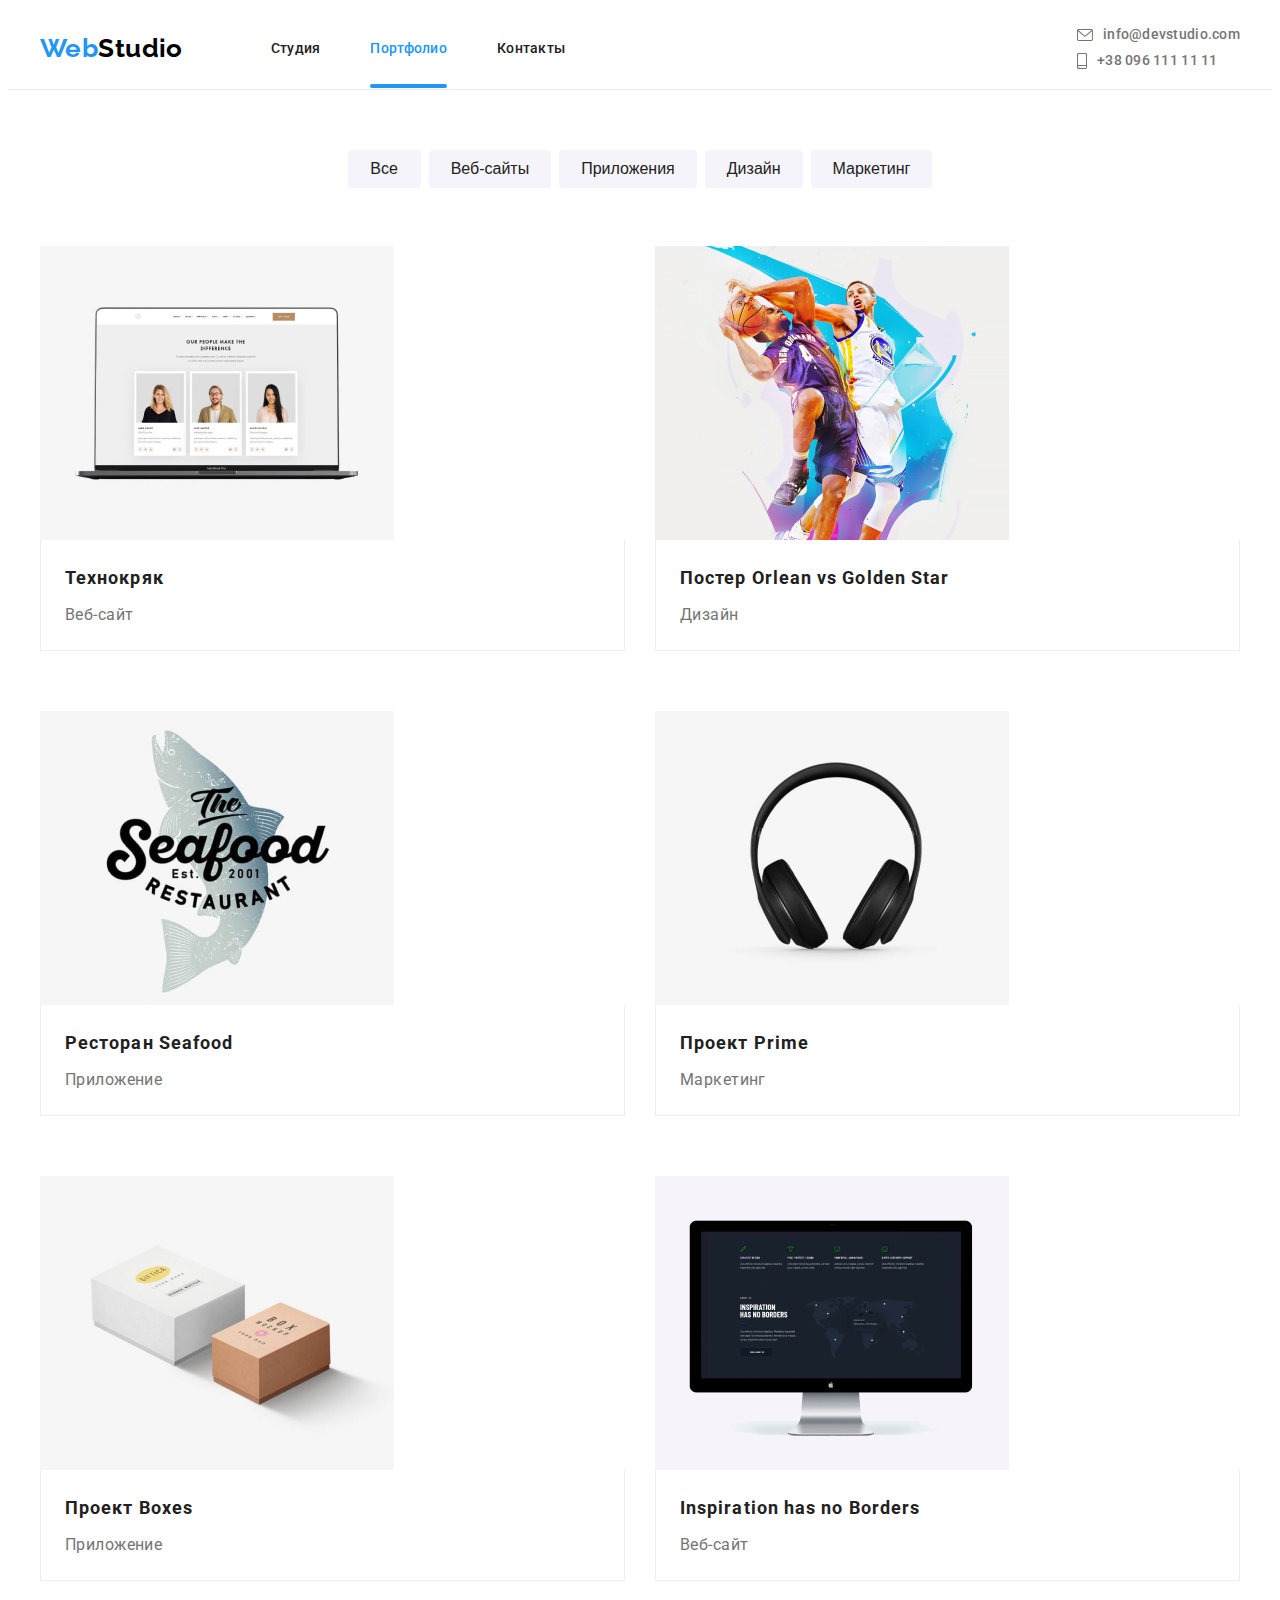
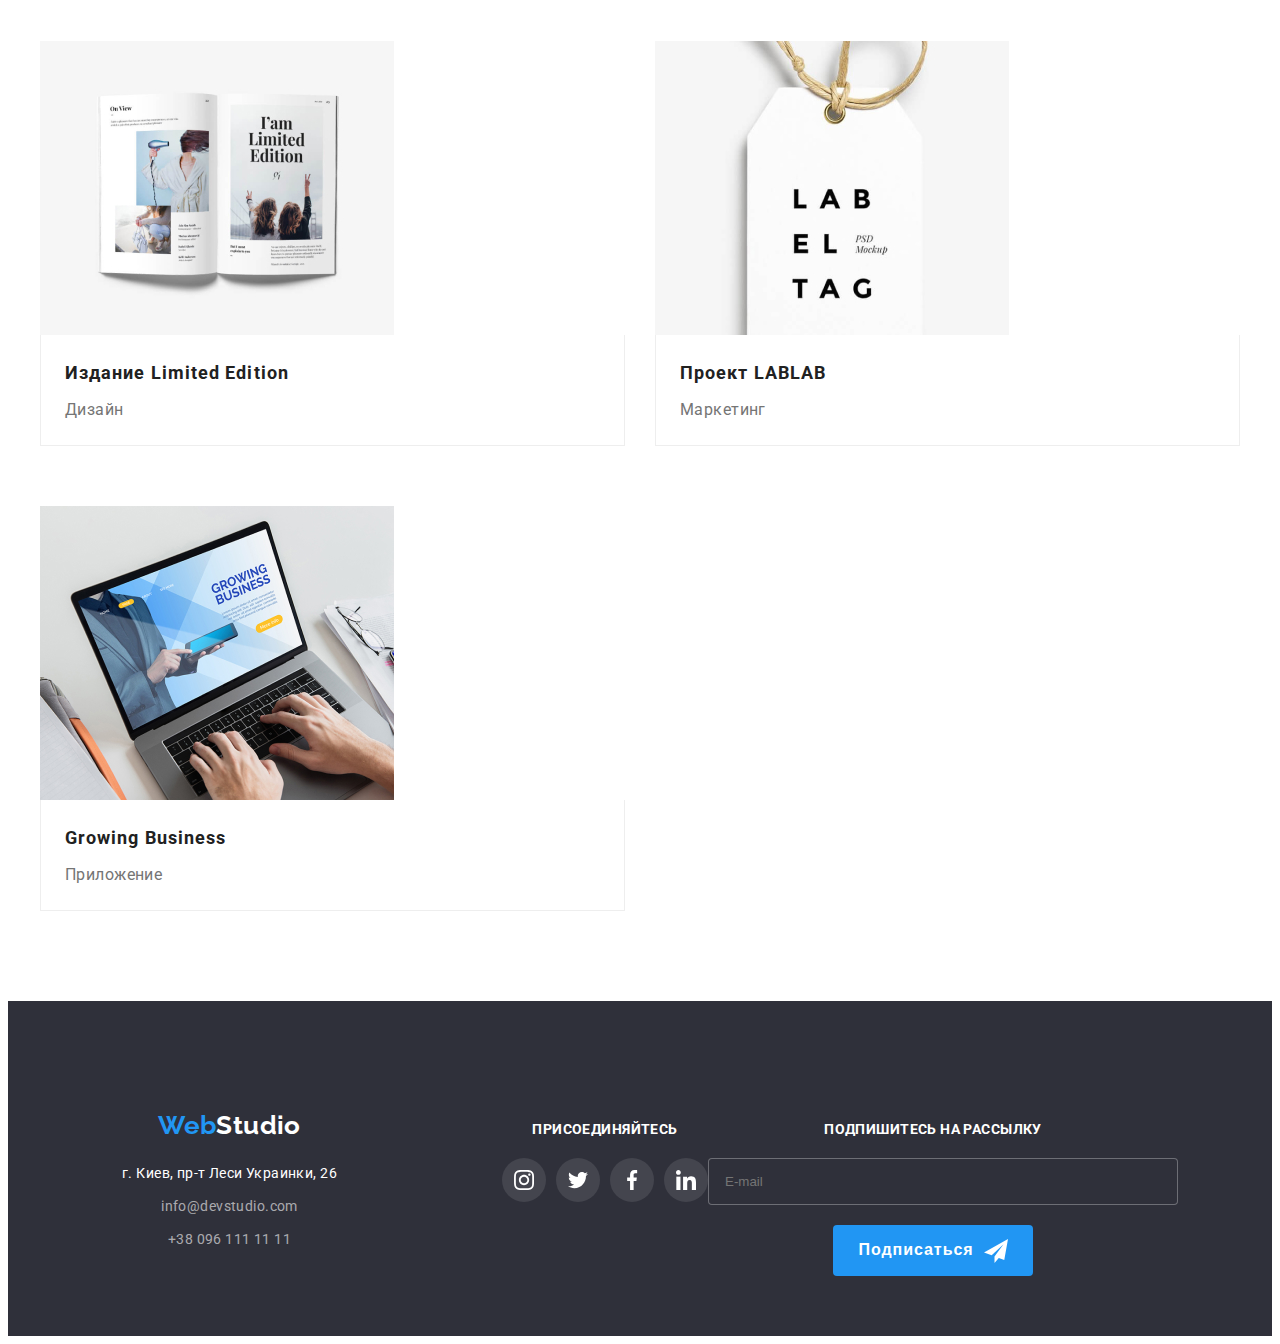
==== commit c4402f97: "РЕЛОАД 2" ====
--- a/portfolio.html
+++ b/portfolio.html
@@ -125,10 +125,21 @@
             <li class="collection__item">
               <a class="link-nonstyle collection__link" href="">
                 <div class="collection__item-wraper">
-                  <img
-                    src="./images/mobile/portfolio/website/tekhnokryak@1x.jpg"
-                    alt="открытый ноутбук с изображениями людей"
-                  />
+                  <picture>
+                    <source srcset="" media="(min-width: 1200px )" />
+                    <source
+                      srcset="
+                        ./images/tablet/portfolio/website/tekhnokryak@1x.jpg 1x,
+                        ./images/tablet/portfolio/website/tekhnokryak@2x.jpg 2x
+                      "
+                      media="(min-width:768px)"
+                    />
+                    <img
+                      src="./images/mobile/portfolio/website/tekhnokryak@1x.jpg"
+                      alt="открытый ноутбук с изображениями людей"
+                    />
+                  </picture>
+
                   <p class="overlay">
                     Технокряк это современная площадка распространения
                     коронавируса. Компании используют эту платформу для
@@ -144,10 +155,21 @@
             <li class="collection__item">
               <a class="link-nonstyle collection__link" href="">
                 <div class="collection__item-wraper">
-                  <img
-                    src="./images/mobile/portfolio/design/poster@1x.jpg"
-                    alt="играют в баскетбол"
-                  />
+                  <picture>
+                    <source srcset="" media="(min-width: 1200px )" />
+                    <source
+                      srcset="
+                        ./images/tablet/portfolio/design/poster@1x.jpg 1x,
+                        ./images/tablet/portfolio/design/poster@2x.jpg 2x
+                      "
+                      media="(min-width: 768px)"
+                    />
+                    <img
+                      src="./images/mobile/portfolio/design/poster@1x.jpg"
+                      alt="играют в баскетбол"
+                    />
+                  </picture>
+
                   <p class="overlay">
                     Технокряк это современная площадка распространения
                     коронавируса. Компании используют эту платформу для
@@ -166,10 +188,21 @@
             <li class="collection__item">
               <a class="link-nonstyle collection__link" href="">
                 <div class="collection__item-wraper">
-                  <img
-                    src="./images/mobile/portfolio/soft/restoran@1x.jpg"
-                    alt="ресторан с кухней из морепродуктов"
-                  />
+                  <picture>
+                    <source media="(min-width: 1200px)" srcset="" />
+                    <source
+                      srcset="
+                        ./images/tablet/portfolio/soft/restoran@1x.jpg 1x,
+                        ./images/tablet/portfolio/soft/restoran@2x.jpg 2x
+                      "
+                      media="(min-width: 768px)"
+                    />
+                    <img
+                      src="./images/mobile/portfolio/soft/restoran@1x.jpg"
+                      alt="ресторан с кухней из морепродуктов"
+                    />
+                  </picture>
+
                   <p class="overlay">
                     Технокряк это современная площадка распространения
                     коронавируса. Компании используют эту платформу для
@@ -187,10 +220,21 @@
             <li class="collection__item">
               <a class="link-nonstyle collection__link" href="">
                 <div class="collection__item-wraper">
-                  <img
-                    src="./images/mobile/portfolio/marcketing/prime@1x.jpg"
-                    alt="наушники"
-                  />
+                  <picture>
+                    <source media="(min-width: 1200px)" srcset="" />
+                    <source
+                      srcset="
+                        ./images/tablet/portfolio/marcketing/prime@1x.jpg 1x,
+                        ./images/tablet/portfolio/marcketing/prime@2x.jpg 2x
+                      "
+                      media="(min-width: 768px)"
+                    />
+                    <img
+                      src="./images/mobile/portfolio/marcketing/prime@1x.jpg"
+                      alt="наушники"
+                    />
+                  </picture>
+
                   <p class="overlay">
                     Технокряк это современная площадка распространения
                     коронавируса. Компании используют эту платформу для
@@ -209,10 +253,21 @@
             <li class="collection__item">
               <a class="link-nonstyle collection__link" href="">
                 <div class="collection__item-wraper">
-                  <img
-                    src="./images/mobile/portfolio/soft/boxes@1x.jpg"
-                    alt="коробки с логатипами"
-                  />
+                  <picture>
+                    <source media="(min-width: 1200px)" srcset="" />
+                    <source
+                      srcset="
+                        ./images/tablet/portfolio/soft/boxes@1x.jpg 1x,
+                        ./images/tablet/portfolio/soft/boxes@2x.jpg 2x
+                      "
+                      media="(min-width: 768px)"
+                    />
+                    <img
+                      src="./images/mobile/portfolio/soft/boxes@1x.jpg"
+                      alt="коробки с логатипами"
+                    />
+                  </picture>
+
                   <p class="overlay">
                     Технокряк это современная площадка распространения
                     коронавируса. Компании используют эту платформу для
@@ -231,10 +286,21 @@
             <li class="collection__item">
               <a class="link-nonstyle collection__link" href="">
                 <div class="collection__item-wraper">
-                  <img
-                    src="./images/mobile/portfolio/website/borders@1x.jpg"
-                    alt="монитор с сайтом"
-                  />
+                  <picture>
+                    <source media="(min-width: 1200px)" srcset="" />
+                    <source
+                      srcset="
+                        ./images/tablet/portfolio/website/borders@1x.jpg 1x,
+                        ./images/tablet/portfolio/website/borders@2x.jpg 2x
+                      "
+                      media="(min-width: 768px)"
+                    />
+                    <img
+                      src="./images/mobile/portfolio/website/borders@1x.jpg"
+                      alt="монитор с сайтом"
+                    />
+                  </picture>
+
                   <p class="overlay">
                     Технокряк это современная площадка распространения
                     коронавируса. Компании используют эту платформу для
@@ -253,10 +319,21 @@
             <li class="collection__item">
               <a class="link-nonstyle collection__link" href="">
                 <div class="collection__item-wraper">
-                  <img
-                    src="./images/mobile/portfolio/design/izdanie@1x.jpg"
-                    alt="открытая книга"
-                  />
+                  <picture>
+                    <source media="(min-width: 1200px)" srcset="" />
+                    <source
+                      srcset="
+                        ./images/tablet/portfolio/design/izdanie@1x.jpg 1x,
+                        ./images/tablet/portfolio/design/izdanie@2x.jpg 2x
+                      "
+                      media="(min-width: 768px)"
+                    />
+                    <img
+                      src="./images/mobile/portfolio/design/izdanie@1x.jpg"
+                      alt="открытая книга"
+                    />
+                  </picture>
+
                   <p class="overlay">
                     Технокряк это современная площадка распространения
                     коронавируса. Компании используют эту платформу для
@@ -275,10 +352,21 @@
             <li class="collection__item">
               <a class="link-nonstyle collection__link" href="">
                 <div class="collection__item-wraper">
-                  <img
-                    src="./images/mobile/portfolio/marcketing/lab@1x.jpg"
-                    alt="ярлык от вещи"
-                  />
+                  <picture>
+                    <source media="(min-width: 1200px)" srcset="" />
+                    <source
+                      srcset="
+                        ./images/tablet/portfolio/marcketing/lab@1x.jpg 1x,
+                        ./images/tablet/portfolio/marcketing/lab@2x.jpg 2x
+                      "
+                      media="(min-width: 768px)"
+                    />
+                    <img
+                      src="./images/mobile/portfolio/marcketing/lab@1x.jpg"
+                      alt="ярлык от вещи"
+                    />
+                  </picture>
+
                   <p class="overlay">
                     Технокряк это современная площадка распространения
                     коронавируса. Компании используют эту платформу для
@@ -296,10 +384,21 @@
             <li class="collection__item">
               <a class="link-nonstyle collection__link" href="">
                 <div class="collection__item-wraper">
-                  <img
-                    src="./images/mobile/portfolio/soft/growbis@1x.jpg"
-                    alt="набирают на ноутбуке"
-                  />
+                  <picture>
+                    <source media="(min-width: 1200px)" srcset="" />
+                    <source
+                      srcset="
+                        ./images/tablet/portfolio/soft/growbis@1x.jpg 1x,
+                        ./images/tablet/portfolio/soft/growbis@2x.jpg 2x
+                      "
+                      media="(min-width: 768px)"
+                    />
+                    <img
+                      src="./images/mobile/portfolio/soft/growbis@1x.jpg"
+                      alt="набирают на ноутбуке"
+                    />
+                  </picture>
+
                   <p class="overlay">
                     Технокряк это современная площадка распространения
                     коронавируса. Компании используют эту платформу для
--- a/css/main.min.css
+++ b/css/main.min.css
@@ -1,2 +1,2 @@
-:root{--accent-primary: #2196f3;--accent-secondary: #188ce8;--background-dark: #2f303a;--light-gray: #f5f4fa;--color-conten: #212121;--main-text: #757575;--border-color-header: #ececec;--border-color: #eeeeee;--icon-border-color: #afb1b8;--rgba-link: rgba(255, 255, 255, 0.6);--max-width: 1600px;--margin: 0 auto;--transition-property: cubic-bezier(0.4, 0, 0.2, 1)}.visually-hidden{position:absolute !important;clip:rect(1px 1px 1px 1px);clip:rect(1px, 1px, 1px, 1px);padding:0 !important;border:0 !important;height:1px !important;width:1px !important;overflow:hidden}body{font-family:"Roboto",sans-serif;font-size:14px;font-weight:400;color:var(--main-text);letter-spacing:.03em}h1,h2,h3,h4,h5,h6,p{margin:0}ol,ul{margin:0;padding:0}img{display:block}.link-nonstyle{text-decoration:none}.list-nonstyle{list-style:none}.container{padding-left:15px;padding-right:15px}@media screen and (min-width: 480px){.container{margin:0 auto;width:480px}}@media screen and (min-width: 798px){.container{width:798px}}@media screen and (min-width: 1200px){.container{width:1200px}}.section{padding-top:60px;padding-bottom:60px;margin:var(--margin)}.section-title{color:var(--color-conten);font-weight:700;font-size:36px;line-height:1.17;text-align:center;margin-bottom:50px}.section-hero{padding-top:118px;padding-bottom:118px;margin:var(--margin)}.section-footer{padding-top:60px;padding-bottom:60px;margin:var(--margin)}.section-advantage{padding-top:60px;padding-bottom:60px;margin:var(--margin)}.section-team{padding-top:60px;padding-bottom:60px;margin:var(--margin)}.element{display:flex;justify-content:center;align-items:center;border-radius:4px;margin-bottom:30px;background-color:var(--light-gray);width:100%;height:120px}.social{display:flex;justify-content:center;margin-top:16px}.social-link{display:flex;justify-content:center;align-items:center;width:44px;height:44px;border-radius:50% 50%;background-color:rgba(255,255,255,0.1);transition:background-color 250ms var(--transition-property)}.social-link:hover,.social-link:focus{background-color:var(--accent-primary)}.social__icon{fill:var(--icon-border-color);transition:fill 250ms var(--transition-property)}.social-link:hover .social__icon,.social-link:focus .social__icon{fill:#fff}.footer__social-title{color:#fff;font-size:14px;line-height:1.14;text-transform:uppercase}.footer__social-list{display:flex;margin-top:20px}.footer__social-item:not(:last-child){margin-right:10px}.footer__social-icon{fill:#fff}.social-link:hover .footer__social-icon,.social-link:focus .footer__social-icon{fill:#fff}@media screen and (min-width: 480px){.footer__social{margin-top:60px;margin-bottom:60px}.footer__social-list{justify-content:center}.footer__social-title{text-align:center}}.logo{color:#000;font-family:'Raleway', sans-serif;font-weight:700;font-size:26px;line-height:1.19;padding-top:16px;padding-bottom:16px}.logo__dark{color:#000}.logo__decor{color:var(--accent-primary)}.logo__light{color:#fff}.navigation{display:flex;align-items:center;justify-content:space-between}@media screen and (max-width: 797px){.navigation__list{display:none}}@media screen and (min-width: 480px){.navigation{justify-content:space-between}}@media screen and (min-width: 798px){.navigation__list{display:flex;align-items:center;justify-content:center}}.backdrop{position:fixed;top:0;left:0;width:100%;height:100%;background-color:rgba(0,0,0,0.2);transition:opacity 250ms var(--transition-property),visibility 250ms var(--transition-property)}.is-hidden{opacity:0;visibility:hidden;pointer-events:none}.button_close{position:absolute;top:14px;right:14px;width:30px;height:30px;border-radius:50%;cursor:pointer;background-color:#fff;border:1px solid var(--icon-border-color)}.button__icon_close{position:absolute;top:50%;left:50%;transform:translate(-50%, -50%);transition:fill 250ms var(--transition-property)}.button__icon_close:hover,.button__icon_close:focus{fill:var(--accent-primary)}.modal{position:absolute;top:50%;left:50%;transform:translate(-50%, -50%);width:528px;height:581px;background-color:#fff;border-radius:4px;box-shadow:0px 1px 3px rgba(0,0,0,0.12),0px 1px 1px rgba(0,0,0,0.14),0px 2px 1px rgba(0,0,0,0.2)}.modal__form{display:flex;flex-direction:column;padding:40px}.modal__title{margin-bottom:12px;font-size:20px;line-height:1.15;text-align:center;color:var(--color-conten)}.modal__field{font-size:12px;line-height:1.17;letter-spacing:0.01em}.modal__field:not(:nth-child(5)){margin-bottom:10px}.modal__wrapper{position:relative;display:block;margin-top:4px}.modal__input{width:100%;height:40px;padding-left:42px;border:1px solid rgba(33,33,33,0.2);border-radius:4px;transition:border-color 250ms var(--transition-property)}.modal__input:focus{outline:none;border-color:var(--accent-primary)}.modal__input:focus+.modal-icon{fill:var(--accent-primary)}.modal__textarea{padding:16px 12px;margin-top:4px;width:100%;height:120px;resize:none;border:1px solid rgba(33,33,33,0.2);border-radius:4px}.modal__textarea:focus{outline:none;border-color:var(--accent-primary)}.modal__textarea::placeholder{font-size:12px;line-height:1.17;letter-spacing:0.01em;color:rgba(117,117,117,0.5)}.modal__icon{position:absolute;top:50%;left:12px;transform:translateY(-50%);transition:fill 250ms var(--transition-property)}.label-checkbox{display:flex;justify-content:center;align-items:center;margin-top:20px;margin-bottom:30px}.label-checkbox__terms-link{display:flex;align-items:center;font-size:14px;line-height:1.71;letter-spacing:0.03em;cursor:pointer;transition:background-image 250ms var(--transition-property)}.label-checkbox__terms-link::before{content:'';display:block;width:15px;height:16px;margin-right:8px;border:1px solid #000;border-radius:2px}.label-checkbox__term:checked+.label-checkbox__terms-link::before{border-color:transparent;background-image:url(../images/icon_check.svg);background-origin:border-box;background-position:center}.label-checkbox__term:focus+.label-checkbox__terms-link::before{border-color:var(--accent-primary)}.label-checkbox__link{color:var(--accent-primary);text-decoration-line:underline}.modal__submit-btn{align-self:center;min-width:200px;padding-top:10px;padding-bottom:10px;font-size:16px;line-height:1.88;letter-spacing:0.06em;border-radius:4px;border:transparent;cursor:pointer;color:#fff;background-color:var(--accent-primary);transition:background-color 250ms var(--transition-property)}.modal__submit-btn:hover,.modal__submit-btn:focus{background-color:var(--accent-secondary)}.filter-nav{display:flex;justify-content:center;margin-bottom:50px}.filter-nav__item:not(:last-child){margin-right:8px}.filter-nav__btn{color:var(--color-conten);background-color:var(--light-gray);cursor:pointer;min-width:73px;padding:6px 22px;border-radius:4px;border:transparent;transition:color 250ms var(--transition-property),background-color 250ms var(--transition-property),box-shadow 250ms var(--transition-property)}.filter-nav__btn:hover,.filter-nav__btn:focus{background-color:var(--accent-primary);color:#fff;box-shadow:0px 3px 1px rgba(0,0,0,0.1),0px 1px 2px rgba(0,0,0,0.08),0px 2px 2px rgba(0,0,0,0.12)}@media screen and (min-width: 480px){.filter-nav{flex-wrap:wrap;justify-content:flex-start}.filter-nav__item:not(:last-child){margin-bottom:8px}.filter-nav__item .filter-nav__btn{font-weight:500;font-size:16px;line-height:1.63}}.collection__list{display:flex;flex-wrap:wrap}.collection__item{margin-bottom:30px}.collection__item:hover{box-shadow:0px 1px 1px rgba(0,0,0,0.12),0px 4px 4px rgba(0,0,0,0.06),1px 4px 6px rgba(0,0,0,0.16)}.collection__item-wraper{position:relative;overflow:hidden}.collection__link{color:var(--main-text)}.collection__link:hover .overlay,.collection__link:focus .overlay{transform:translateY(0)}.collection__inner{padding:20px 24px;border-right:solid 1px;border-bottom:solid 1px;border-left:solid 1px;border-color:var(--border-color)}.collection__title{color:var(--color-conten);font-weight:700;font-size:18px;line-height:2;letter-spacing:.06em;margin-bottom:4px}.collection__rubric{font-size:16px;line-height:1.88}@media screen and (min-width: 480px){.collection__list{justify-content:center}.collection__item{width:450px}}.overlay{position:absolute;top:0;left:0;height:100%;padding:64px 23px;background-color:rgba(33,150,243,0.9);color:#fff;transform:translateY(105%);transition:transform 250ms var(--transition-property)}.mobile-menu{position:fixed;top:0;left:50%;width:100vw;max-width:480px;height:100vw;background-color:#fff;opacity:0;visibility:hidden;pointer-events:none;transform:translate(-50%);transition:opacity 250ms var(--transition-property),visibility 250ms var(--transition-property)}.mobile-menu.is-open{opacity:1;visibility:visible;pointer-events:auto}.mobile-menu__list{padding:48px 40px;font-weight:500;font-size:40px;line-height:1.18;letter-spacing:0.02em}.mobile-menu__link{color:var(--color-conten)}.mobile-menu__btn{position:absolute;top:10px;right:15px;background-color:transparent;border:transparent;cursor:pointer}.header{border-bottom:solid 1px;border-color:var(--border-color-header);max-width:var(--max-width);margin:var(--margin)}.burger-btn{background-color:transparent;border:transparent}.hero{background-color:var(--background-dark);background-image:linear-gradient(rgba(47,48,58,0.4), rgba(47,48,58,0.4)),url(../images/mobile/bg-hero@1x.jpg);background-position:center;background-size:contain;background-repeat:no-repeat}@media (min-device-pixel-ratio: 2), (min-resolution: 192dpi), (min-resolution: 2dppx){.hero{background-image:linear-gradient(rgba(47,48,58,0.4), rgba(47,48,58,0.4)),url(../images/mobile/bg-hero@2x.jpg)}}.hero-title{color:#fff;width:360px;height:84px;margin:0 auto;font-weight:900;letter-spacing:.06em;font-size:26px;line-height:1.62;text-align:center;text-transform:uppercase}.btn-hero{display:block;min-width:200px;margin:30px auto 0px;padding:10px 32px;border-radius:4px;border:transparent;font-family:inherit;font-weight:700;font-size:16px;line-height:1.88;letter-spacing:0.06em;cursor:pointer;background-color:var(--accent-primary);color:#fff;transition:color 250ms var(--transition-property),background-color 250ms var(--transition-property)}.btn-hero:hover,.btn-hero:focus{background-color:var(--accent-secondary);color:#fff}.advantage__item:not(:last-child){margin-bottom:30px}.advantage__title{color:var(--color-conten);font-weight:700;line-height:1.14;text-transform:uppercase;text-align:center;margin-bottom:10px}.advantage__rubric{font-weight:400;line-height:1.71}@media screen and (max-width: 797px){.passion,.passion__list,.passion__list .section-title{display:none}}.team{background-color:var(--light-gray)}.team__list{display:flex;flex-wrap:wrap}.team__item{width:450px;border-bottom-left-radius:4px;border-bottom-right-radius:4px;box-shadow:0px 1px 3px rgba(0,0,0,0.12),0px 1px 1px rgba(0,0,0,0.14),0px 2px 1px rgba(0,0,0,0.2);background-color:#fff}.team__item:not(:last-child){margin-bottom:30px}.team__inner{width:100%;padding:30px 30px;text-align:center;border-right:solid 1px;border-bottom:solid 1px;border-left:solid 1px;border-color:var(--border-color)}.team__name{color:var(--color-conten);font-weight:500;margin-bottom:10px}.team__name,.team__function{font-size:16px;line-height:1.19}.clients__list{display:flex;justify-content:center}.clients__item{display:flex;justify-content:center;align-items:center;width:170px;height:90px}.clients__link{display:flex;justify-content:center;align-items:center;border:1px solid var(--icon-border-color);border-radius:4px;width:100%;height:100%;transition:border 250ms var(--transition-property)}.clients__link:hover,.clients__link:focus{border-color:var(--accent-primary)}.client__icon{fill:var(--icon-border-color);transition:fill 250ms var(--transition-property)}.clients__link:hover .client__icon,.clients__link:focus .client__icon{fill:var(--accent-primary)}@media screen and (min-width: 480px){.clients__list{display:flex;flex-wrap:wrap;align-items:flex-start;margin-top:-30px;margin-left:-30px}.clients__item{flex-basis:calc((100% - 2 * 30px) / 2);margin-top:30px;margin-left:30px}}.footer{background-color:var(--background-dark)}.footer__address{font-style:normal;line-height:1.7}.footer__descr{color:#fff}.footer__list{margin-top:20px}.footer__item:not(:last-child){margin-bottom:9px}.footer__link{color:var(--rgba-link)}.footer-form__description{display:inline-block;font-weight:700;font-size:14px;line-height:1.14;letter-spacing:0.03em;text-transform:uppercase;color:#fff;margin-bottom:20px}.footer-form__input{padding-top:15px;padding-bottom:15px;padding-left:16px;color:#fff;background-color:var(--background-dark);border:1px solid rgba(255,255,255,0.3);border-radius:4px;transition:border-color 250ms var(--transition-property)}.footer-form__input:focus{outline:none;border-color:var(--accent-primary)}.footer-form__btn{display:flex;justify-content:center;align-items:center;min-width:200px;padding-top:10px;padding-bottom:10px;font-weight:700;letter-spacing:.06em;font-size:16px;line-height:1.9;cursor:pointer;border-radius:4px;border:transparent;background-color:var(--accent-primary);color:#fff;transition:background-color 250ms var(--transition-property)}.footer-form__btn:hover,.footer-form__btn:focus{background-color:var(--accent-secondary)}.footer-form__icon{fill:#fff;margin-left:10px}@media screen and (min-width: 480px){.footer__address{text-align:center}.footer-form{text-align:center}.footer-form__container{display:flex;flex-direction:column;justify-content:center}.footer-form__input{width:100%;margin-bottom:20px}.footer-form__btn{align-self:center}}
+:root{--accent-primary: #2196f3;--accent-secondary: #188ce8;--background-dark: #2f303a;--light-gray: #f5f4fa;--color-conten: #212121;--main-text: #757575;--border-color-header: #ececec;--border-color: #eeeeee;--icon-border-color: #afb1b8;--rgba-link: rgba(255, 255, 255, 0.6);--max-width: 1600px;--margin: 0 auto;--transition-property: cubic-bezier(0.4, 0, 0.2, 1)}.visually-hidden{position:absolute !important;clip:rect(1px 1px 1px 1px);clip:rect(1px, 1px, 1px, 1px);padding:0 !important;border:0 !important;height:1px !important;width:1px !important;overflow:hidden}body{font-family:"Roboto",sans-serif;font-size:14px;font-weight:400;color:var(--main-text);letter-spacing:.03em}h1,h2,h3,h4,h5,h6,p{margin:0}ol,ul{margin:0;padding:0}img{display:block}.link-nonstyle{text-decoration:none}.list-nonstyle{list-style:none}.container{padding-left:15px;padding-right:15px}@media screen and (min-width: 480px){.container{margin:0 auto;width:480px}}@media screen and (min-width: 768px){.container{width:768px}.header .container{display:flex;align-items:center}.footer .container{display:flex;justify-content:center;align-items:baseline;flex-wrap:wrap}}@media screen and (min-width: 1200px){.container{width:1200px}}.section{padding-top:60px;padding-bottom:60px;margin:var(--margin)}.section-title{color:var(--color-conten);font-weight:700;font-size:36px;line-height:1.17;text-align:center;margin-bottom:50px}.section-hero{padding-top:118px;padding-bottom:118px;margin:var(--margin)}.section-footer{padding-top:60px;padding-bottom:60px;margin:var(--margin)}.section-advantage{padding-top:60px;padding-bottom:60px;margin:var(--margin)}.section-team{padding-top:60px;padding-bottom:60px;margin:var(--margin)}.element{display:flex;justify-content:center;align-items:center;border-radius:4px;margin-bottom:30px;background-color:var(--light-gray);width:100%;height:120px}.social{display:flex;justify-content:center;margin-top:16px}.social-link{display:flex;justify-content:center;align-items:center;width:44px;height:44px;border-radius:50% 50%;background-color:rgba(255,255,255,0.1);transition:background-color 250ms var(--transition-property)}.social-link:hover,.social-link:focus{background-color:var(--accent-primary)}.social__icon{fill:var(--icon-border-color);transition:fill 250ms var(--transition-property)}.social-link:hover .social__icon,.social-link:focus .social__icon{fill:#fff}.footer__social-title{color:#fff;font-size:14px;line-height:1.14;text-transform:uppercase}.footer__social-list{display:flex;margin-top:20px}.footer__social-item:not(:last-child){margin-right:10px}.footer__social-icon{fill:#fff}.social-link:hover .footer__social-icon,.social-link:focus .footer__social-icon{fill:#fff}@media screen and (min-width: 480px){.footer__social{margin-top:60px;margin-bottom:60px}.footer__social-list{justify-content:center}.footer__social-title{text-align:center}}.logo{color:#000;font-family:'Raleway', sans-serif;font-weight:700;font-size:26px;line-height:1.19;padding-top:16px;padding-bottom:16px}.logo__dark{color:#000}.logo__decor{color:var(--accent-primary)}.logo__light{color:#fff}@media screen and (min-width: 480px){.logo{margin-right:88px;padding-top:25px;padding-bottom:25px}.footer__address .logo{margin-right:0px}}.navigation__link::after,.navigation__link:hover::after{content:'';position:absolute;left:0;bottom:0;display:inline-block;width:100%;height:4px;border-radius:2px}.navigation{display:flex;align-items:center;justify-content:space-between}.navigation__list{display:flex}.navigation__item:not(:last-child){margin-right:50px}.navigation__link{position:relative;font-weight:500;line-height:1.14;letter-spacing:0.02em;padding-top:32px;padding-bottom:32px;color:var(--color-conten);transition:color 250ms var(--transition-property)}.navigation__link:hover,.navigation__link:focus{color:var(--accent-primary)}.navigation__link::after{background-color:var(--accent-primary);transition:transform 250ms var(--transition-property);transform:scaleX(0)}.navigation__link:hover::after{background-color:var(--accent-primary);transform:scaleX(1)}@media screen and (max-width: 767px){.navigation__list{display:none}}@media screen and (min-width: 480px){.navigation{justify-content:space-between}}@media screen and (min-width: 768px){.navigation__list.contact{flex-direction:column;align-items:flex-start}}.contact{margin-left:auto}.contact__link{color:var(--main-text);fill:var(--main-text);font-weight:500;line-height:1.14;letter-spacing:0.02em;display:flex;justify-content:center;align-items:center;transition:color 250ms var(--transition-property),fill 250ms var(--transition-property)}.contact__link:hover,.contact__link:focus{color:var(--accent-primary)}.contact__icon-mail,.contact__icon-tell{margin-right:10px}.contact__link:hover .contact__icon-mail,.contact__link:focus .contact__icon-mail,.contact__link:hover .contact__icon-tell,.contact__link:focus .contact__icon-tell{fill:var(--accent-primary)}@media screen and (min-width: 768px){.contact__link{padding-top:5px;padding-bottom:5px}}.backdrop{position:fixed;top:0;left:0;width:100%;height:100%;background-color:rgba(0,0,0,0.2);transition:opacity 250ms var(--transition-property),visibility 250ms var(--transition-property)}.is-hidden{opacity:0;visibility:hidden;pointer-events:none}.button_close{position:absolute;top:14px;right:14px;width:30px;height:30px;border-radius:50%;cursor:pointer;background-color:#fff;border:1px solid var(--icon-border-color)}.button__icon_close{position:absolute;top:50%;left:50%;transform:translate(-50%, -50%);transition:fill 250ms var(--transition-property)}.button__icon_close:hover,.button__icon_close:focus{fill:var(--accent-primary)}.modal{position:absolute;top:50%;left:50%;transform:translate(-50%, -50%);width:450px;height:609px;background-color:#fff;border-radius:4px;box-shadow:0px 1px 3px rgba(0,0,0,0.12),0px 1px 1px rgba(0,0,0,0.14),0px 2px 1px rgba(0,0,0,0.2)}.modal__form{display:flex;flex-direction:column;padding:40px}.modal__title{margin-bottom:12px;font-size:20px;line-height:1.15;text-align:center;color:var(--color-conten)}.modal__field{font-size:12px;line-height:1.17;letter-spacing:0.01em}.modal__field:not(:nth-child(5)){margin-bottom:10px}.modal__wrapper{position:relative;display:block;margin-top:4px}.modal__input{width:100%;height:40px;padding-left:42px;border:1px solid rgba(33,33,33,0.2);border-radius:4px;transition:border-color 250ms var(--transition-property)}.modal__input:focus{outline:none;border-color:var(--accent-primary)}.modal__input:focus+.modal-icon{fill:var(--accent-primary)}.modal__textarea{padding:16px 12px;margin-top:4px;width:100%;height:120px;resize:none;border:1px solid rgba(33,33,33,0.2);border-radius:4px}.modal__textarea:focus{outline:none;border-color:var(--accent-primary)}.modal__textarea::placeholder{font-size:12px;line-height:1.17;letter-spacing:0.01em;color:rgba(117,117,117,0.5)}.modal__icon{position:absolute;top:50%;left:12px;transform:translateY(-50%);transition:fill 250ms var(--transition-property)}.label-checkbox{display:flex;justify-content:center;align-items:center;margin-top:20px;margin-bottom:30px}.label-checkbox__terms-link{display:flex;align-items:center;font-size:12px;line-height:1.17;letter-spacing:0.03em;cursor:pointer;transition:background-image 250ms var(--transition-property)}.label-checkbox__terms-link::before{content:'';display:block;width:15px;height:16px;margin-right:8px;border:1px solid #000;border-radius:2px}.label-checkbox__term:checked+.label-checkbox__terms-link::before{border-color:transparent;background-image:url(../images/icon_check.svg);background-origin:border-box;background-position:center}.label-checkbox__term:focus+.label-checkbox__terms-link::before{border-color:var(--accent-primary)}.label-checkbox__link{color:var(--accent-primary);text-decoration-line:underline}.modal__submit-btn{align-self:center;min-width:200px;padding-top:10px;padding-bottom:10px;font-size:16px;line-height:1.88;letter-spacing:0.06em;border-radius:4px;border:transparent;cursor:pointer;color:#fff;background-color:var(--accent-primary);transition:background-color 250ms var(--transition-property)}.modal__submit-btn:hover,.modal__submit-btn:focus{background-color:var(--accent-secondary)}.filter-nav{display:flex;margin-bottom:50px}.filter-nav__item:not(:last-child){margin-right:8px}.filter-nav__btn{color:var(--color-conten);background-color:var(--light-gray);cursor:pointer;min-width:73px;padding:6px 22px;border-radius:4px;border:transparent;transition:color 250ms var(--transition-property),background-color 250ms var(--transition-property),box-shadow 250ms var(--transition-property)}.filter-nav__btn:hover,.filter-nav__btn:focus{background-color:var(--accent-primary);color:#fff;box-shadow:0px 3px 1px rgba(0,0,0,0.1),0px 1px 2px rgba(0,0,0,0.08),0px 2px 2px rgba(0,0,0,0.12)}@media screen and (min-width: 480px){.filter-nav{flex-wrap:wrap;justify-content:flex-start}.filter-nav__item:not(:last-child){margin-bottom:8px}.filter-nav__item .filter-nav__btn{font-weight:500;font-size:16px;line-height:1.63}}@media screen and (min-width: 768px){.filter-nav{flex-wrap:nowrap;justify-content:center}}.active-link{color:var(--accent-primary)}.active-link::after{position:absolute;left:0;bottom:0;content:'';display:inline-block;width:100%;height:4px;border-radius:2px;background-color:var(--accent-primary);transform:scaleX(1)}.collection__list{display:flex;flex-wrap:wrap}.collection__item{margin-bottom:30px}.collection__item:hover{box-shadow:0px 1px 1px rgba(0,0,0,0.12),0px 4px 4px rgba(0,0,0,0.06),1px 4px 6px rgba(0,0,0,0.16)}.collection__item-wraper{position:relative;overflow:hidden}.collection__link{color:var(--main-text)}.collection__link:hover .overlay,.collection__link:focus .overlay{transform:translateY(0)}.collection__inner{padding:20px 24px;border-right:solid 1px;border-bottom:solid 1px;border-left:solid 1px;border-color:var(--border-color)}.collection__title{color:var(--color-conten);font-weight:700;font-size:18px;line-height:2;letter-spacing:.06em;margin-bottom:4px}.collection__rubric{font-size:16px;line-height:1.88}@media screen and (min-width: 480px){.collection__item{width:450px}}@media screen and (min-width: 768px){.collection__list{margin-top:-30px;margin-left:-30px}.collection__item{flex-basis:calc((100% - 2 * 30px) / 2);margin-top:30px;margin-left:30px}}.overlay{position:absolute;top:0;left:0;height:100%;padding:64px 23px;background-color:rgba(33,150,243,0.9);color:#fff;transform:translateY(105%);transition:transform 250ms var(--transition-property)}.mobile-menu{position:fixed;top:0;left:50%;width:100vw;max-width:480px;height:100vw;background-color:#fff;opacity:0;visibility:hidden;pointer-events:none;transform:translate(-50%);transition:opacity 250ms var(--transition-property),visibility 250ms var(--transition-property)}.mobile-menu.is-open{opacity:1;visibility:visible;pointer-events:auto}.mobile-menu__list{padding:48px 40px;font-weight:500;font-size:40px;line-height:1.18;letter-spacing:0.02em}.mobile-menu__link{color:var(--color-conten)}.mobile-menu__btn{position:absolute;top:10px;right:15px;background-color:transparent;border:transparent;cursor:pointer}@media screen and (min-width: 768px){.mobile-menu{display:none}}.header{border-bottom:solid 1px;border-color:var(--border-color-header);max-width:var(--max-width);margin:var(--margin)}.burger-btn{background-color:transparent;border:transparent}@media screen and (min-width: 767px){.burger-btn{display:none}}.hero{background-color:var(--background-dark);background-image:linear-gradient(rgba(47,48,58,0.4), rgba(47,48,58,0.4)),url(../images/mobile/bg-hero@1x.jpg);background-position:center;background-size:cover;background-repeat:no-repeat}@media (min-device-pixel-ratio: 2), (min-resolution: 192dpi), (min-resolution: 2dppx){.hero{background-image:linear-gradient(rgba(47,48,58,0.4), rgba(47,48,58,0.4)),url(../images/mobile/bg-hero@2x.jpg)}}.hero-title{color:#fff;width:360px;height:84px;margin:0 auto;font-weight:900;letter-spacing:.06em;font-size:26px;line-height:1.62;text-align:center;text-transform:uppercase}.btn-hero{display:block;min-width:200px;margin:30px auto 0px;padding:10px 32px;border-radius:4px;border:transparent;font-family:inherit;font-weight:700;font-size:16px;line-height:1.88;letter-spacing:0.06em;cursor:pointer;background-color:var(--accent-primary);color:#fff;transition:color 250ms var(--transition-property),background-color 250ms var(--transition-property)}.btn-hero:hover,.btn-hero:focus{background-color:var(--accent-secondary);color:#fff}@media screen and (min-width: 768px){.hero{background-color:var(--background-dark);background-image:linear-gradient(rgba(47,48,58,0.4), rgba(47,48,58,0.4)),url(../images/tablet/bg-hero@1x.jpg)}}@media screen and (min-width: 768px) and (min-device-pixel-ratio: 2), screen and (min-width: 768px) and (min-resolution: 192dpi), screen and (min-width: 768px) and (min-resolution: 2dppx){.hero{background-image:linear-gradient(rgba(47,48,58,0.4), rgba(47,48,58,0.4)),url(../images/tablet/bg-hero@2x.jpg)}}.advantage__title{color:var(--color-conten);font-weight:700;line-height:1.14;text-transform:uppercase;text-align:center;margin-bottom:10px}.advantage__rubric{font-weight:400;line-height:1.71}@media screen and (min-width: 480px){.advantage__item:not(:last-child){margin-bottom:30px}}@media screen and (min-width: 768px){.advantage__title{text-align:left}.advantage__list{display:flex;flex-wrap:wrap;margin-top:-30px;margin-left:-30px}.advantage__item{flex-basis:calc((100% - 2 * 30px) / 2);margin-top:30px;margin-left:30px}.advantage__item:not(:last-child){margin-bottom:0px}}@media screen and (max-width: 1199px){.passion,.passion__list,.passion__list .section-title{display:none}}.team{background-color:var(--light-gray)}.team__list{display:flex;flex-wrap:wrap}.team__item{border-bottom-left-radius:4px;border-bottom-right-radius:4px;box-shadow:0px 1px 3px rgba(0,0,0,0.12),0px 1px 1px rgba(0,0,0,0.14),0px 2px 1px rgba(0,0,0,0.2);background-color:#fff}.team__inner{width:100%;padding:30px 30px;text-align:center;border-right:solid 1px;border-bottom:solid 1px;border-left:solid 1px;border-color:var(--border-color)}.team__name{color:var(--color-conten);font-weight:500;margin-bottom:10px}.team__name,.team__function{font-size:16px;line-height:1.19}@media screen and (min-width: 480px){.team__item{width:450px}.team__item:not(:last-child){margin-bottom:30px}}@media screen and (min-width: 768px){.team__list{margin-top:-30px;margin-left:-30px}.team__item{flex-basis:calc((100% - 2 * 30px) / 2);margin-top:30px;margin-left:30px}.team__item:not(:last-child){margin-bottom:0px}}.clients__list{display:flex;justify-content:center}.clients__item{display:flex;justify-content:center;align-items:center;width:170px;height:90px}.clients__link{display:flex;justify-content:center;align-items:center;border:1px solid var(--icon-border-color);border-radius:4px;width:100%;height:100%;transition:border 250ms var(--transition-property)}.clients__link:hover,.clients__link:focus{border-color:var(--accent-primary)}.client__icon{fill:var(--icon-border-color);transition:fill 250ms var(--transition-property)}.clients__link:hover .client__icon,.clients__link:focus .client__icon{fill:var(--accent-primary)}@media screen and (min-width: 480px){.clients__list{display:flex;flex-wrap:wrap;align-items:flex-start;margin-top:-30px;margin-left:-30px}.clients__item{flex-basis:calc((100% - 2 * 30px) / 2);margin-top:30px;margin-left:30px}}@media screen and (min-width: 768px){.clients__item{flex-basis:calc((100% - 3 * 30px) / 3)}}.footer{background-color:var(--background-dark)}.footer__address{font-style:normal;line-height:1.7}.footer__descr{color:#fff}.footer__list{margin-top:20px}.footer__item:not(:last-child){margin-bottom:9px}.footer__link{color:var(--rgba-link)}.footer-form__description{display:inline-block;font-weight:700;font-size:14px;line-height:1.14;letter-spacing:0.03em;text-transform:uppercase;color:#fff;margin-bottom:20px}.footer-form__input{padding-top:15px;padding-bottom:15px;padding-left:16px;color:#fff;background-color:var(--background-dark);border:1px solid rgba(255,255,255,0.3);border-radius:4px;transition:border-color 250ms var(--transition-property)}.footer-form__input:focus{outline:none;border-color:var(--accent-primary)}.footer-form__btn{display:flex;justify-content:center;align-items:center;min-width:200px;padding-top:10px;padding-bottom:10px;font-weight:700;letter-spacing:.06em;font-size:16px;line-height:1.9;cursor:pointer;border-radius:4px;border:transparent;background-color:var(--accent-primary);color:#fff;transition:background-color 250ms var(--transition-property)}.footer-form__btn:hover,.footer-form__btn:focus{background-color:var(--accent-secondary)}.footer-form__icon{fill:#fff;margin-left:10px}@media screen and (min-width: 480px){.footer__address{text-align:center}.footer-form{text-align:center}.footer-form__container{display:flex;flex-direction:column;justify-content:center}.footer-form__input{width:100%;margin-bottom:20px}.footer-form__btn{align-self:center}}@media screen and (min-width: 768px){.footer__address{margin-right:165px}.footer-form{margin-top:60px;width:450px}}
 /*# sourceMappingURL=main.min.css.map */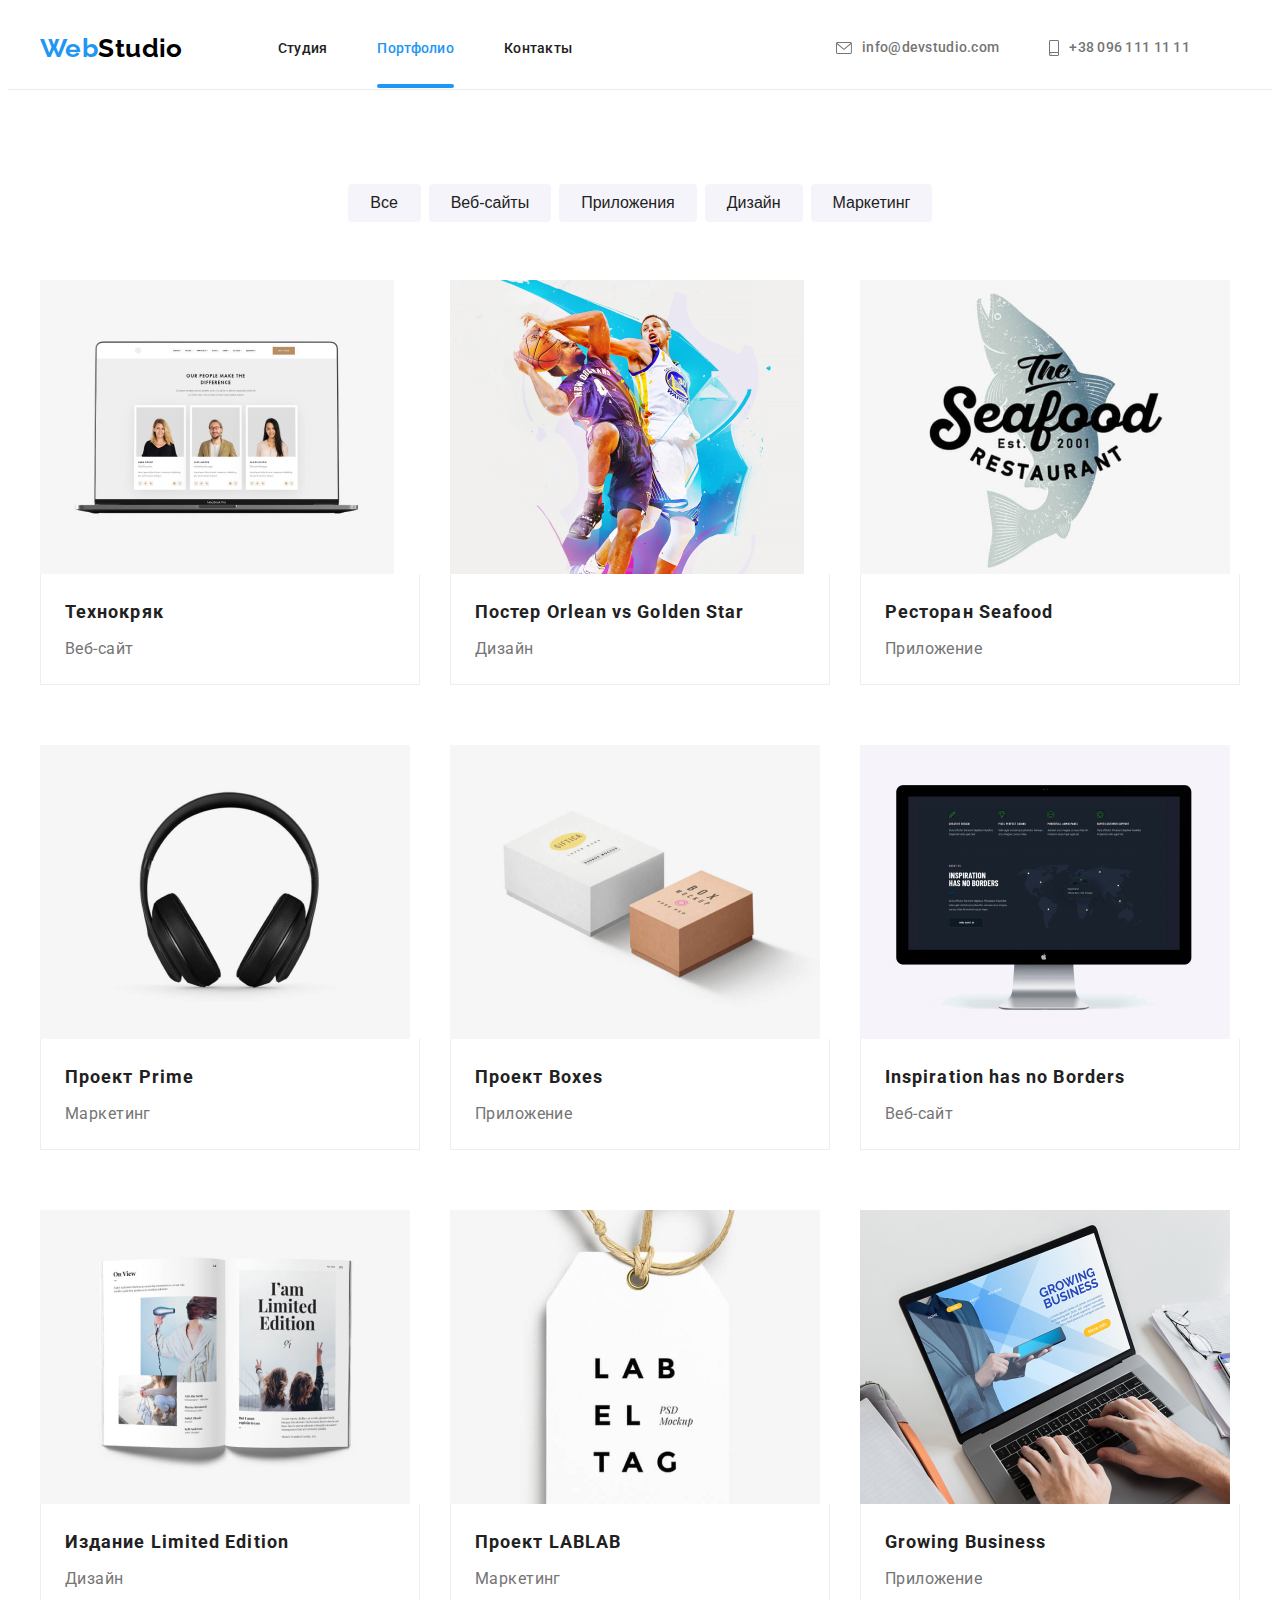
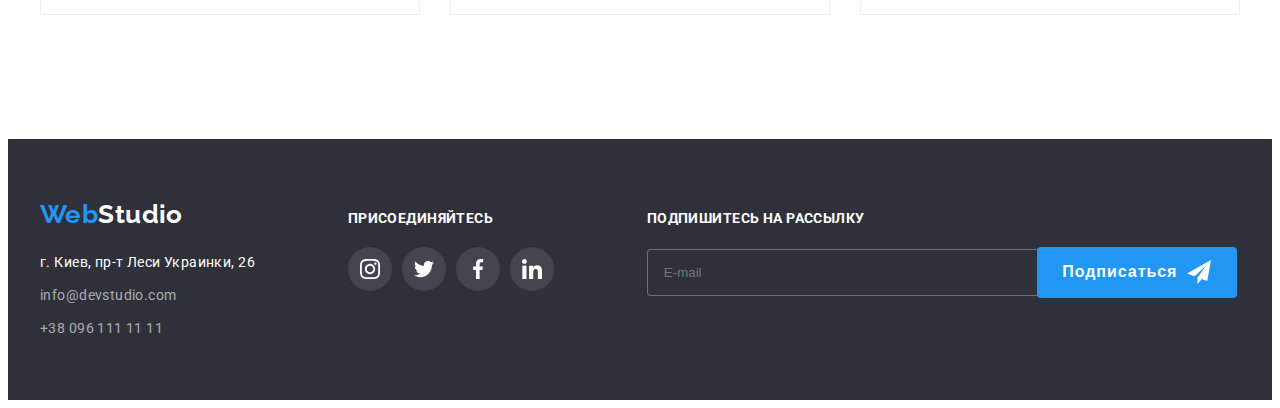
==== commit 22b5417b: "РЕЛОАД 2" ====
--- a/portfolio.html
+++ b/portfolio.html
@@ -189,7 +189,13 @@
               <a class="link-nonstyle collection__link" href="">
                 <div class="collection__item-wraper">
                   <picture>
-                    <source media="(min-width: 1200px)" srcset="" />
+                    <source
+                      srcset="
+                        ./images/desktop/portfolio/soft/restoran@1x.jpg 1x,
+                        ./images/desktop/portfolio/soft/restoran@2x.jpg 2x
+                      "
+                      media="(min-width: 1200px)"
+                    />
                     <source
                       srcset="
                         ./images/tablet/portfolio/soft/restoran@1x.jpg 1x,
@@ -221,7 +227,13 @@
               <a class="link-nonstyle collection__link" href="">
                 <div class="collection__item-wraper">
                   <picture>
-                    <source media="(min-width: 1200px)" srcset="" />
+                    <source
+                      srcset="
+                        ./images/desktop/portfolio/marcketing/prime@1x.jpg 1x,
+                        ./images/desktop/portfolio/marcketing/prime@2x.jpg 2x
+                      "
+                      media="(min-width: 1200px)"
+                    />
                     <source
                       srcset="
                         ./images/tablet/portfolio/marcketing/prime@1x.jpg 1x,
@@ -254,7 +266,13 @@
               <a class="link-nonstyle collection__link" href="">
                 <div class="collection__item-wraper">
                   <picture>
-                    <source media="(min-width: 1200px)" srcset="" />
+                    <source
+                      srcset="
+                        ./images/desktop/portfolio/soft/boxes@1x.jpg 1x,
+                        ./images/desktop/portfolio/soft/boxes@2x.jpg 2x
+                      "
+                      media="(min-width: 1200px)"
+                    />
                     <source
                       srcset="
                         ./images/tablet/portfolio/soft/boxes@1x.jpg 1x,
@@ -287,7 +305,13 @@
               <a class="link-nonstyle collection__link" href="">
                 <div class="collection__item-wraper">
                   <picture>
-                    <source media="(min-width: 1200px)" srcset="" />
+                    <source
+                      srcset="
+                        ./images/desktop/portfolio/website/borders@1x.jpg 1x,
+                        ./images/desktop/portfolio/website/borders@2x.jpg 2x
+                      "
+                      media="(min-width: 1200px)"
+                    />
                     <source
                       srcset="
                         ./images/tablet/portfolio/website/borders@1x.jpg 1x,
@@ -320,7 +344,13 @@
               <a class="link-nonstyle collection__link" href="">
                 <div class="collection__item-wraper">
                   <picture>
-                    <source media="(min-width: 1200px)" srcset="" />
+                    <source
+                      srcset="
+                        ./images/desktop/portfolio/design/izdanie@1x.jpg 1x,
+                        ./images/desktop/portfolio/design/izdanie@2x.jpg 2x
+                      "
+                      media="(min-width: 1200px)"
+                    />
                     <source
                       srcset="
                         ./images/tablet/portfolio/design/izdanie@1x.jpg 1x,
@@ -353,7 +383,13 @@
               <a class="link-nonstyle collection__link" href="">
                 <div class="collection__item-wraper">
                   <picture>
-                    <source media="(min-width: 1200px)" srcset="" />
+                    <source
+                      srcset="
+                        ./images/desktop/portfolio/marcketing/lab@1x.jpg 1x,
+                        ./images/desktop/portfolio/marcketing/lab@2x.jpg 2x
+                      "
+                      media="(min-width: 1200px)"
+                    />
                     <source
                       srcset="
                         ./images/tablet/portfolio/marcketing/lab@1x.jpg 1x,
@@ -385,7 +421,13 @@
               <a class="link-nonstyle collection__link" href="">
                 <div class="collection__item-wraper">
                   <picture>
-                    <source media="(min-width: 1200px)" srcset="" />
+                    <source
+                      srcset="
+                        ./images/desktop/portfolio/soft/growbis@1x.jpg 1x,
+                        ./images/desktop/portfolio/soft/growbis@2x.jpg 2x
+                      "
+                      media="(min-width: 1200px)"
+                    />
                     <source
                       srcset="
                         ./images/tablet/portfolio/soft/growbis@1x.jpg 1x,
--- a/css/main.min.css
+++ b/css/main.min.css
@@ -1,2 +1,2 @@
-:root{--accent-primary: #2196f3;--accent-secondary: #188ce8;--background-dark: #2f303a;--light-gray: #f5f4fa;--color-conten: #212121;--main-text: #757575;--border-color-header: #ececec;--border-color: #eeeeee;--icon-border-color: #afb1b8;--rgba-link: rgba(255, 255, 255, 0.6);--max-width: 1600px;--margin: 0 auto;--transition-property: cubic-bezier(0.4, 0, 0.2, 1)}.visually-hidden{position:absolute !important;clip:rect(1px 1px 1px 1px);clip:rect(1px, 1px, 1px, 1px);padding:0 !important;border:0 !important;height:1px !important;width:1px !important;overflow:hidden}body{font-family:"Roboto",sans-serif;font-size:14px;font-weight:400;color:var(--main-text);letter-spacing:.03em}h1,h2,h3,h4,h5,h6,p{margin:0}ol,ul{margin:0;padding:0}img{display:block}.link-nonstyle{text-decoration:none}.list-nonstyle{list-style:none}.container{padding-left:15px;padding-right:15px}@media screen and (min-width: 480px){.container{margin:0 auto;width:480px}}@media screen and (min-width: 768px){.container{width:768px}.header .container{display:flex;align-items:center}.footer .container{display:flex;justify-content:center;align-items:baseline;flex-wrap:wrap}}@media screen and (min-width: 1200px){.container{width:1200px}}.section{padding-top:60px;padding-bottom:60px;margin:var(--margin)}.section-title{color:var(--color-conten);font-weight:700;font-size:36px;line-height:1.17;text-align:center;margin-bottom:50px}.section-hero{padding-top:118px;padding-bottom:118px;margin:var(--margin)}.section-footer{padding-top:60px;padding-bottom:60px;margin:var(--margin)}.section-advantage{padding-top:60px;padding-bottom:60px;margin:var(--margin)}.section-team{padding-top:60px;padding-bottom:60px;margin:var(--margin)}.element{display:flex;justify-content:center;align-items:center;border-radius:4px;margin-bottom:30px;background-color:var(--light-gray);width:100%;height:120px}.social{display:flex;justify-content:center;margin-top:16px}.social-link{display:flex;justify-content:center;align-items:center;width:44px;height:44px;border-radius:50% 50%;background-color:rgba(255,255,255,0.1);transition:background-color 250ms var(--transition-property)}.social-link:hover,.social-link:focus{background-color:var(--accent-primary)}.social__icon{fill:var(--icon-border-color);transition:fill 250ms var(--transition-property)}.social-link:hover .social__icon,.social-link:focus .social__icon{fill:#fff}.footer__social-title{color:#fff;font-size:14px;line-height:1.14;text-transform:uppercase}.footer__social-list{display:flex;margin-top:20px}.footer__social-item:not(:last-child){margin-right:10px}.footer__social-icon{fill:#fff}.social-link:hover .footer__social-icon,.social-link:focus .footer__social-icon{fill:#fff}@media screen and (min-width: 480px){.footer__social{margin-top:60px;margin-bottom:60px}.footer__social-list{justify-content:center}.footer__social-title{text-align:center}}.logo{color:#000;font-family:'Raleway', sans-serif;font-weight:700;font-size:26px;line-height:1.19;padding-top:16px;padding-bottom:16px}.logo__dark{color:#000}.logo__decor{color:var(--accent-primary)}.logo__light{color:#fff}@media screen and (min-width: 480px){.logo{margin-right:88px;padding-top:25px;padding-bottom:25px}.footer__address .logo{margin-right:0px}}.navigation__link::after,.navigation__link:hover::after{content:'';position:absolute;left:0;bottom:0;display:inline-block;width:100%;height:4px;border-radius:2px}.navigation{display:flex;align-items:center;justify-content:space-between}.navigation__list{display:flex}.navigation__item:not(:last-child){margin-right:50px}.navigation__link{position:relative;font-weight:500;line-height:1.14;letter-spacing:0.02em;padding-top:32px;padding-bottom:32px;color:var(--color-conten);transition:color 250ms var(--transition-property)}.navigation__link:hover,.navigation__link:focus{color:var(--accent-primary)}.navigation__link::after{background-color:var(--accent-primary);transition:transform 250ms var(--transition-property);transform:scaleX(0)}.navigation__link:hover::after{background-color:var(--accent-primary);transform:scaleX(1)}@media screen and (max-width: 767px){.navigation__list{display:none}}@media screen and (min-width: 480px){.navigation{justify-content:space-between}}@media screen and (min-width: 768px){.navigation__list.contact{flex-direction:column;align-items:flex-start}}.contact{margin-left:auto}.contact__link{color:var(--main-text);fill:var(--main-text);font-weight:500;line-height:1.14;letter-spacing:0.02em;display:flex;justify-content:center;align-items:center;transition:color 250ms var(--transition-property),fill 250ms var(--transition-property)}.contact__link:hover,.contact__link:focus{color:var(--accent-primary)}.contact__icon-mail,.contact__icon-tell{margin-right:10px}.contact__link:hover .contact__icon-mail,.contact__link:focus .contact__icon-mail,.contact__link:hover .contact__icon-tell,.contact__link:focus .contact__icon-tell{fill:var(--accent-primary)}@media screen and (min-width: 768px){.contact__link{padding-top:5px;padding-bottom:5px}}.backdrop{position:fixed;top:0;left:0;width:100%;height:100%;background-color:rgba(0,0,0,0.2);transition:opacity 250ms var(--transition-property),visibility 250ms var(--transition-property)}.is-hidden{opacity:0;visibility:hidden;pointer-events:none}.button_close{position:absolute;top:14px;right:14px;width:30px;height:30px;border-radius:50%;cursor:pointer;background-color:#fff;border:1px solid var(--icon-border-color)}.button__icon_close{position:absolute;top:50%;left:50%;transform:translate(-50%, -50%);transition:fill 250ms var(--transition-property)}.button__icon_close:hover,.button__icon_close:focus{fill:var(--accent-primary)}.modal{position:absolute;top:50%;left:50%;transform:translate(-50%, -50%);width:450px;height:609px;background-color:#fff;border-radius:4px;box-shadow:0px 1px 3px rgba(0,0,0,0.12),0px 1px 1px rgba(0,0,0,0.14),0px 2px 1px rgba(0,0,0,0.2)}.modal__form{display:flex;flex-direction:column;padding:40px}.modal__title{margin-bottom:12px;font-size:20px;line-height:1.15;text-align:center;color:var(--color-conten)}.modal__field{font-size:12px;line-height:1.17;letter-spacing:0.01em}.modal__field:not(:nth-child(5)){margin-bottom:10px}.modal__wrapper{position:relative;display:block;margin-top:4px}.modal__input{width:100%;height:40px;padding-left:42px;border:1px solid rgba(33,33,33,0.2);border-radius:4px;transition:border-color 250ms var(--transition-property)}.modal__input:focus{outline:none;border-color:var(--accent-primary)}.modal__input:focus+.modal-icon{fill:var(--accent-primary)}.modal__textarea{padding:16px 12px;margin-top:4px;width:100%;height:120px;resize:none;border:1px solid rgba(33,33,33,0.2);border-radius:4px}.modal__textarea:focus{outline:none;border-color:var(--accent-primary)}.modal__textarea::placeholder{font-size:12px;line-height:1.17;letter-spacing:0.01em;color:rgba(117,117,117,0.5)}.modal__icon{position:absolute;top:50%;left:12px;transform:translateY(-50%);transition:fill 250ms var(--transition-property)}.label-checkbox{display:flex;justify-content:center;align-items:center;margin-top:20px;margin-bottom:30px}.label-checkbox__terms-link{display:flex;align-items:center;font-size:12px;line-height:1.17;letter-spacing:0.03em;cursor:pointer;transition:background-image 250ms var(--transition-property)}.label-checkbox__terms-link::before{content:'';display:block;width:15px;height:16px;margin-right:8px;border:1px solid #000;border-radius:2px}.label-checkbox__term:checked+.label-checkbox__terms-link::before{border-color:transparent;background-image:url(../images/icon_check.svg);background-origin:border-box;background-position:center}.label-checkbox__term:focus+.label-checkbox__terms-link::before{border-color:var(--accent-primary)}.label-checkbox__link{color:var(--accent-primary);text-decoration-line:underline}.modal__submit-btn{align-self:center;min-width:200px;padding-top:10px;padding-bottom:10px;font-size:16px;line-height:1.88;letter-spacing:0.06em;border-radius:4px;border:transparent;cursor:pointer;color:#fff;background-color:var(--accent-primary);transition:background-color 250ms var(--transition-property)}.modal__submit-btn:hover,.modal__submit-btn:focus{background-color:var(--accent-secondary)}.filter-nav{display:flex;margin-bottom:50px}.filter-nav__item:not(:last-child){margin-right:8px}.filter-nav__btn{color:var(--color-conten);background-color:var(--light-gray);cursor:pointer;min-width:73px;padding:6px 22px;border-radius:4px;border:transparent;transition:color 250ms var(--transition-property),background-color 250ms var(--transition-property),box-shadow 250ms var(--transition-property)}.filter-nav__btn:hover,.filter-nav__btn:focus{background-color:var(--accent-primary);color:#fff;box-shadow:0px 3px 1px rgba(0,0,0,0.1),0px 1px 2px rgba(0,0,0,0.08),0px 2px 2px rgba(0,0,0,0.12)}@media screen and (min-width: 480px){.filter-nav{flex-wrap:wrap;justify-content:flex-start}.filter-nav__item:not(:last-child){margin-bottom:8px}.filter-nav__item .filter-nav__btn{font-weight:500;font-size:16px;line-height:1.63}}@media screen and (min-width: 768px){.filter-nav{flex-wrap:nowrap;justify-content:center}}.active-link{color:var(--accent-primary)}.active-link::after{position:absolute;left:0;bottom:0;content:'';display:inline-block;width:100%;height:4px;border-radius:2px;background-color:var(--accent-primary);transform:scaleX(1)}.collection__list{display:flex;flex-wrap:wrap}.collection__item{margin-bottom:30px}.collection__item:hover{box-shadow:0px 1px 1px rgba(0,0,0,0.12),0px 4px 4px rgba(0,0,0,0.06),1px 4px 6px rgba(0,0,0,0.16)}.collection__item-wraper{position:relative;overflow:hidden}.collection__link{color:var(--main-text)}.collection__link:hover .overlay,.collection__link:focus .overlay{transform:translateY(0)}.collection__inner{padding:20px 24px;border-right:solid 1px;border-bottom:solid 1px;border-left:solid 1px;border-color:var(--border-color)}.collection__title{color:var(--color-conten);font-weight:700;font-size:18px;line-height:2;letter-spacing:.06em;margin-bottom:4px}.collection__rubric{font-size:16px;line-height:1.88}@media screen and (min-width: 480px){.collection__item{width:450px}}@media screen and (min-width: 768px){.collection__list{margin-top:-30px;margin-left:-30px}.collection__item{flex-basis:calc((100% - 2 * 30px) / 2);margin-top:30px;margin-left:30px}}.overlay{position:absolute;top:0;left:0;height:100%;padding:64px 23px;background-color:rgba(33,150,243,0.9);color:#fff;transform:translateY(105%);transition:transform 250ms var(--transition-property)}.mobile-menu{position:fixed;top:0;left:50%;width:100vw;max-width:480px;height:100vw;background-color:#fff;opacity:0;visibility:hidden;pointer-events:none;transform:translate(-50%);transition:opacity 250ms var(--transition-property),visibility 250ms var(--transition-property)}.mobile-menu.is-open{opacity:1;visibility:visible;pointer-events:auto}.mobile-menu__list{padding:48px 40px;font-weight:500;font-size:40px;line-height:1.18;letter-spacing:0.02em}.mobile-menu__link{color:var(--color-conten)}.mobile-menu__btn{position:absolute;top:10px;right:15px;background-color:transparent;border:transparent;cursor:pointer}@media screen and (min-width: 768px){.mobile-menu{display:none}}.header{border-bottom:solid 1px;border-color:var(--border-color-header);max-width:var(--max-width);margin:var(--margin)}.burger-btn{background-color:transparent;border:transparent}@media screen and (min-width: 767px){.burger-btn{display:none}}.hero{background-color:var(--background-dark);background-image:linear-gradient(rgba(47,48,58,0.4), rgba(47,48,58,0.4)),url(../images/mobile/bg-hero@1x.jpg);background-position:center;background-size:cover;background-repeat:no-repeat}@media (min-device-pixel-ratio: 2), (min-resolution: 192dpi), (min-resolution: 2dppx){.hero{background-image:linear-gradient(rgba(47,48,58,0.4), rgba(47,48,58,0.4)),url(../images/mobile/bg-hero@2x.jpg)}}.hero-title{color:#fff;width:360px;height:84px;margin:0 auto;font-weight:900;letter-spacing:.06em;font-size:26px;line-height:1.62;text-align:center;text-transform:uppercase}.btn-hero{display:block;min-width:200px;margin:30px auto 0px;padding:10px 32px;border-radius:4px;border:transparent;font-family:inherit;font-weight:700;font-size:16px;line-height:1.88;letter-spacing:0.06em;cursor:pointer;background-color:var(--accent-primary);color:#fff;transition:color 250ms var(--transition-property),background-color 250ms var(--transition-property)}.btn-hero:hover,.btn-hero:focus{background-color:var(--accent-secondary);color:#fff}@media screen and (min-width: 768px){.hero{background-color:var(--background-dark);background-image:linear-gradient(rgba(47,48,58,0.4), rgba(47,48,58,0.4)),url(../images/tablet/bg-hero@1x.jpg)}}@media screen and (min-width: 768px) and (min-device-pixel-ratio: 2), screen and (min-width: 768px) and (min-resolution: 192dpi), screen and (min-width: 768px) and (min-resolution: 2dppx){.hero{background-image:linear-gradient(rgba(47,48,58,0.4), rgba(47,48,58,0.4)),url(../images/tablet/bg-hero@2x.jpg)}}.advantage__title{color:var(--color-conten);font-weight:700;line-height:1.14;text-transform:uppercase;text-align:center;margin-bottom:10px}.advantage__rubric{font-weight:400;line-height:1.71}@media screen and (min-width: 480px){.advantage__item:not(:last-child){margin-bottom:30px}}@media screen and (min-width: 768px){.advantage__title{text-align:left}.advantage__list{display:flex;flex-wrap:wrap;margin-top:-30px;margin-left:-30px}.advantage__item{flex-basis:calc((100% - 2 * 30px) / 2);margin-top:30px;margin-left:30px}.advantage__item:not(:last-child){margin-bottom:0px}}@media screen and (max-width: 1199px){.passion,.passion__list,.passion__list .section-title{display:none}}.team{background-color:var(--light-gray)}.team__list{display:flex;flex-wrap:wrap}.team__item{border-bottom-left-radius:4px;border-bottom-right-radius:4px;box-shadow:0px 1px 3px rgba(0,0,0,0.12),0px 1px 1px rgba(0,0,0,0.14),0px 2px 1px rgba(0,0,0,0.2);background-color:#fff}.team__inner{width:100%;padding:30px 30px;text-align:center;border-right:solid 1px;border-bottom:solid 1px;border-left:solid 1px;border-color:var(--border-color)}.team__name{color:var(--color-conten);font-weight:500;margin-bottom:10px}.team__name,.team__function{font-size:16px;line-height:1.19}@media screen and (min-width: 480px){.team__item{width:450px}.team__item:not(:last-child){margin-bottom:30px}}@media screen and (min-width: 768px){.team__list{margin-top:-30px;margin-left:-30px}.team__item{flex-basis:calc((100% - 2 * 30px) / 2);margin-top:30px;margin-left:30px}.team__item:not(:last-child){margin-bottom:0px}}.clients__list{display:flex;justify-content:center}.clients__item{display:flex;justify-content:center;align-items:center;width:170px;height:90px}.clients__link{display:flex;justify-content:center;align-items:center;border:1px solid var(--icon-border-color);border-radius:4px;width:100%;height:100%;transition:border 250ms var(--transition-property)}.clients__link:hover,.clients__link:focus{border-color:var(--accent-primary)}.client__icon{fill:var(--icon-border-color);transition:fill 250ms var(--transition-property)}.clients__link:hover .client__icon,.clients__link:focus .client__icon{fill:var(--accent-primary)}@media screen and (min-width: 480px){.clients__list{display:flex;flex-wrap:wrap;align-items:flex-start;margin-top:-30px;margin-left:-30px}.clients__item{flex-basis:calc((100% - 2 * 30px) / 2);margin-top:30px;margin-left:30px}}@media screen and (min-width: 768px){.clients__item{flex-basis:calc((100% - 3 * 30px) / 3)}}.footer{background-color:var(--background-dark)}.footer__address{font-style:normal;line-height:1.7}.footer__descr{color:#fff}.footer__list{margin-top:20px}.footer__item:not(:last-child){margin-bottom:9px}.footer__link{color:var(--rgba-link)}.footer-form__description{display:inline-block;font-weight:700;font-size:14px;line-height:1.14;letter-spacing:0.03em;text-transform:uppercase;color:#fff;margin-bottom:20px}.footer-form__input{padding-top:15px;padding-bottom:15px;padding-left:16px;color:#fff;background-color:var(--background-dark);border:1px solid rgba(255,255,255,0.3);border-radius:4px;transition:border-color 250ms var(--transition-property)}.footer-form__input:focus{outline:none;border-color:var(--accent-primary)}.footer-form__btn{display:flex;justify-content:center;align-items:center;min-width:200px;padding-top:10px;padding-bottom:10px;font-weight:700;letter-spacing:.06em;font-size:16px;line-height:1.9;cursor:pointer;border-radius:4px;border:transparent;background-color:var(--accent-primary);color:#fff;transition:background-color 250ms var(--transition-property)}.footer-form__btn:hover,.footer-form__btn:focus{background-color:var(--accent-secondary)}.footer-form__icon{fill:#fff;margin-left:10px}@media screen and (min-width: 480px){.footer__address{text-align:center}.footer-form{text-align:center}.footer-form__container{display:flex;flex-direction:column;justify-content:center}.footer-form__input{width:100%;margin-bottom:20px}.footer-form__btn{align-self:center}}@media screen and (min-width: 768px){.footer__address{margin-right:165px}.footer-form{margin-top:60px;width:450px}}
+:root{--accent-primary: #2196f3;--accent-secondary: #188ce8;--background-dark: #2f303a;--light-gray: #f5f4fa;--color-conten: #212121;--main-text: #757575;--border-color-header: #ececec;--border-color: #eeeeee;--icon-border-color: #afb1b8;--rgba-link: rgba(255, 255, 255, 0.6);--max-width: 1600px;--margin: 0 auto;--transition-property: cubic-bezier(0.4, 0, 0.2, 1)}.visually-hidden{position:absolute !important;clip:rect(1px 1px 1px 1px);clip:rect(1px, 1px, 1px, 1px);padding:0 !important;border:0 !important;height:1px !important;width:1px !important;overflow:hidden}body{font-family:"Roboto",sans-serif;font-size:14px;font-weight:400;color:var(--main-text);letter-spacing:.03em}h1,h2,h3,h4,h5,h6,p{margin:0}ol,ul{margin:0;padding:0}img{display:block}.link-nonstyle{text-decoration:none}.list-nonstyle{list-style:none}.container{padding-left:15px;padding-right:15px}@media screen and (min-width: 480px){.container{margin:0 auto;width:480px}}@media screen and (min-width: 768px){.container{width:768px}.header .container{display:flex;align-items:center}.footer .container{display:flex;justify-content:center;align-items:baseline;flex-wrap:wrap}}@media screen and (min-width: 1200px){.container{width:1200px}.footer .container{justify-content:flex-start;flex-wrap:nowrap;padding-top:0px;padding-bottom:0px}}.section{padding-top:60px;padding-bottom:60px;margin:var(--margin)}.section-title{color:var(--color-conten);font-weight:700;font-size:36px;line-height:1.17;text-align:center;margin-bottom:50px}.section-hero{padding-top:118px;padding-bottom:118px;margin:var(--margin)}.section-footer{padding-top:60px;padding-bottom:60px;margin:var(--margin)}.section-advantage{padding-top:60px;padding-bottom:60px;margin:var(--margin)}.section-team{padding-top:60px;padding-bottom:60px;margin:var(--margin)}@media screen and (min-width: 1200px){.section{padding-top:94px;padding-bottom:94px;max-width:var(--max-width)}.section-hero{padding-top:200px;padding-bottom:200px;max-width:var(--max-width)}.section-advantage{padding-top:94px;padding-bottom:0px;max-width:var(--max-width)}.section-team{padding-top:94px;padding-bottom:94px}}.element{display:flex;justify-content:center;align-items:center;border-radius:4px;margin-bottom:30px;background-color:var(--light-gray);width:100%;height:120px}.social{display:flex;justify-content:center;margin-top:16px}.social-link{display:flex;justify-content:center;align-items:center;width:44px;height:44px;border-radius:50% 50%;background-color:rgba(255,255,255,0.1);transition:background-color 250ms var(--transition-property)}.social-link:hover,.social-link:focus{background-color:var(--accent-primary)}.social__icon{fill:var(--icon-border-color);transition:fill 250ms var(--transition-property)}.social-link:hover .social__icon,.social-link:focus .social__icon{fill:#fff}.footer__social-title{color:#fff;font-size:14px;line-height:1.14;text-transform:uppercase}.footer__social-list{display:flex;margin-top:20px}.footer__social-item:not(:last-child){margin-right:10px}.footer__social-icon{fill:#fff}.social-link:hover .footer__social-icon,.social-link:focus .footer__social-icon{fill:#fff}@media screen and (min-width: 480px){.footer__social{margin-top:60px;margin-bottom:60px}.footer__social-list{justify-content:center}.footer__social-title{text-align:center}}@media screen and (min-width: 1200px){.social{justify-content:space-around}.footer__social{margin-left:70px;margin-top:0px;margin-bottom:0px}.footer__social-title{text-align:left}}.logo{color:#000;font-family:'Raleway', sans-serif;font-weight:700;font-size:26px;line-height:1.19;padding-top:16px;padding-bottom:16px}.logo__dark{color:#000}.logo__decor{color:var(--accent-primary)}.logo__light{color:#fff}.footer__address .logo{margin-right:0px}@media screen and (min-width: 480px){.logo{margin-right:88px}}@media screen and (min-width: 768px){.logo{padding-top:25px;padding-bottom:25px}}@media screen and (min-width: 1200px){.logo{margin-right:95px}.footer__address .logo{margin-right:95px}}.navigation__link::after,.navigation__link:hover::after{content:'';position:absolute;left:0;bottom:0;display:inline-block;width:100%;height:4px;border-radius:2px}.navigation{display:flex;align-items:center;justify-content:space-between}.navigation__list{display:flex}.navigation__item:not(:last-child){margin-right:50px}.navigation__link{position:relative;font-weight:500;line-height:1.14;letter-spacing:0.02em;padding-top:32px;padding-bottom:32px;color:var(--color-conten);transition:color 250ms var(--transition-property)}.navigation__link:hover,.navigation__link:focus{color:var(--accent-primary)}.navigation__link::after{background-color:var(--accent-primary);transition:transform 250ms var(--transition-property);transform:scaleX(0)}.navigation__link:hover::after{background-color:var(--accent-primary);transform:scaleX(1)}@media screen and (max-width: 767px){.navigation__list{display:none}}@media screen and (min-width: 480px){.navigation{justify-content:space-between}}@media screen and (min-width: 768px){.navigation__list.contact{flex-direction:column;align-items:flex-start}}@media screen and (min-width: 1200px){.navigation__list.contact{flex-direction:row;align-items:center;justify-content:center}}.contact{margin-left:auto}.contact__link{color:var(--main-text);fill:var(--main-text);font-weight:500;line-height:1.14;letter-spacing:0.02em;display:flex;justify-content:center;align-items:center;transition:color 250ms var(--transition-property),fill 250ms var(--transition-property)}.contact__link:hover,.contact__link:focus{color:var(--accent-primary)}.contact__icon-mail,.contact__icon-tell{margin-right:10px}.contact__link:hover .contact__icon-mail,.contact__link:focus .contact__icon-mail,.contact__link:hover .contact__icon-tell,.contact__link:focus .contact__icon-tell{fill:var(--accent-primary)}@media screen and (min-width: 768px){.contact__link{padding-top:5px;padding-bottom:5px}}@media screen and (min-width: 1200px){.contact__item{margin-right:50px}}.backdrop{position:fixed;top:0;left:0;width:100%;height:100%;background-color:rgba(0,0,0,0.2);transition:opacity 250ms var(--transition-property),visibility 250ms var(--transition-property)}.is-hidden{opacity:0;visibility:hidden;pointer-events:none}.button_close{position:absolute;top:14px;right:14px;width:30px;height:30px;border-radius:50%;cursor:pointer;background-color:#fff;border:1px solid var(--icon-border-color)}.button__icon_close{position:absolute;top:50%;left:50%;transform:translate(-50%, -50%);transition:fill 250ms var(--transition-property)}.button__icon_close:hover,.button__icon_close:focus{fill:var(--accent-primary)}.modal{position:absolute;top:50%;left:50%;transform:translate(-50%, -50%);width:450px;height:609px;background-color:#fff;border-radius:4px;box-shadow:0px 1px 3px rgba(0,0,0,0.12),0px 1px 1px rgba(0,0,0,0.14),0px 2px 1px rgba(0,0,0,0.2)}.modal__form{display:flex;flex-direction:column;padding:40px}.modal__title{margin-bottom:12px;font-size:20px;line-height:1.15;text-align:center;color:var(--color-conten)}.modal__field{font-size:12px;line-height:1.17;letter-spacing:0.01em}.modal__field:not(:nth-child(5)){margin-bottom:10px}.modal__wrapper{position:relative;display:block;margin-top:4px}.modal__input{width:100%;height:40px;padding-left:42px;border:1px solid rgba(33,33,33,0.2);border-radius:4px;transition:border-color 250ms var(--transition-property)}.modal__input:focus{outline:none;border-color:var(--accent-primary)}.modal__input:focus+.modal-icon{fill:var(--accent-primary)}.modal__textarea{padding:16px 12px;margin-top:4px;width:100%;height:120px;resize:none;border:1px solid rgba(33,33,33,0.2);border-radius:4px}.modal__textarea:focus{outline:none;border-color:var(--accent-primary)}.modal__textarea::placeholder{font-size:12px;line-height:1.17;letter-spacing:0.01em;color:rgba(117,117,117,0.5)}.modal__icon{position:absolute;top:50%;left:12px;transform:translateY(-50%);transition:fill 250ms var(--transition-property)}.label-checkbox{display:flex;justify-content:center;align-items:center;margin-top:20px;margin-bottom:30px}.label-checkbox__terms-link{display:flex;align-items:center;font-size:12px;line-height:1.17;letter-spacing:0.03em;cursor:pointer;transition:background-image 250ms var(--transition-property)}.label-checkbox__terms-link::before{content:'';display:block;width:15px;height:16px;margin-right:8px;border:1px solid #000;border-radius:2px}.label-checkbox__term:checked+.label-checkbox__terms-link::before{border-color:transparent;background-image:url(../images/icon_check.svg);background-origin:border-box;background-position:center}.label-checkbox__term:focus+.label-checkbox__terms-link::before{border-color:var(--accent-primary)}.label-checkbox__link{color:var(--accent-primary);text-decoration-line:underline}.modal__submit-btn{align-self:center;min-width:200px;padding-top:10px;padding-bottom:10px;font-size:16px;line-height:1.88;letter-spacing:0.06em;border-radius:4px;border:transparent;cursor:pointer;color:#fff;background-color:var(--accent-primary);transition:background-color 250ms var(--transition-property)}.modal__submit-btn:hover,.modal__submit-btn:focus{background-color:var(--accent-secondary)}@media screen and (min-width: 1200px){.modal{width:528px;height:581px}.label-checkbox__terms-link{font-size:14px;line-height:1.71}}.filter-nav{display:flex;margin-bottom:50px}.filter-nav__item:not(:last-child){margin-right:8px}.filter-nav__btn{color:var(--color-conten);background-color:var(--light-gray);cursor:pointer;min-width:73px;padding:6px 22px;border-radius:4px;border:transparent;transition:color 250ms var(--transition-property),background-color 250ms var(--transition-property),box-shadow 250ms var(--transition-property)}.filter-nav__btn:hover,.filter-nav__btn:focus{background-color:var(--accent-primary);color:#fff;box-shadow:0px 3px 1px rgba(0,0,0,0.1),0px 1px 2px rgba(0,0,0,0.08),0px 2px 2px rgba(0,0,0,0.12)}@media screen and (min-width: 480px){.filter-nav{flex-wrap:wrap;justify-content:flex-start}.filter-nav__item:not(:last-child){margin-bottom:8px}.filter-nav__item .filter-nav__btn{font-weight:500;font-size:16px;line-height:1.63}}@media screen and (min-width: 768px){.filter-nav{flex-wrap:nowrap;justify-content:center}}.active-link{color:var(--accent-primary)}.active-link::after{position:absolute;left:0;bottom:0;content:'';display:inline-block;width:100%;height:4px;border-radius:2px;background-color:var(--accent-primary);transform:scaleX(1)}.collection__list{display:flex;flex-wrap:wrap}.collection__item{margin-bottom:30px}.collection__item:hover{box-shadow:0px 1px 1px rgba(0,0,0,0.12),0px 4px 4px rgba(0,0,0,0.06),1px 4px 6px rgba(0,0,0,0.16)}.collection__item-wraper{position:relative;overflow:hidden}.collection__link{color:var(--main-text)}.collection__link:hover .overlay,.collection__link:focus .overlay{transform:translateY(0)}.collection__inner{padding:20px 24px;border-right:solid 1px;border-bottom:solid 1px;border-left:solid 1px;border-color:var(--border-color)}.collection__title{color:var(--color-conten);font-weight:700;font-size:18px;line-height:2;letter-spacing:.06em;margin-bottom:4px}.collection__rubric{font-size:16px;line-height:1.88}@media screen and (min-width: 480px){.collection__item{width:450px}}@media screen and (min-width: 768px){.collection__list{margin-top:-30px;margin-left:-30px}.collection__item{flex-basis:calc((100% - 2 * 30px) / 2);margin-top:30px;margin-left:30px}}@media screen and (min-width: 1200px){.collection__item{flex-basis:calc((100% - 3 * 30px) / 3)}}.overlay{position:absolute;top:0;left:0;height:100%;padding:64px 23px;background-color:rgba(33,150,243,0.9);color:#fff;transform:translateY(105%);transition:transform 250ms var(--transition-property)}.mobile-menu{position:fixed;top:0;left:50%;width:100vw;max-width:480px;height:100vw;background-color:#fff;opacity:0;visibility:hidden;pointer-events:none;transform:translate(-50%);transition:opacity 250ms var(--transition-property),visibility 250ms var(--transition-property)}.mobile-menu.is-open{opacity:1;visibility:visible;pointer-events:auto}.mobile-menu__list{padding:48px 40px;font-weight:500;font-size:40px;line-height:1.18;letter-spacing:0.02em}.mobile-menu__link{color:var(--color-conten)}.mobile-menu__btn{position:absolute;top:10px;right:15px;background-color:transparent;border:transparent;cursor:pointer}@media screen and (min-width: 768px){.mobile-menu{display:none}}.header{border-bottom:solid 1px;border-color:var(--border-color-header);max-width:var(--max-width);margin:var(--margin)}.burger-btn{background-color:transparent;border:transparent}@media screen and (min-width: 767px){.burger-btn{display:none}}.hero{background-color:var(--background-dark);background-image:linear-gradient(rgba(47,48,58,0.4), rgba(47,48,58,0.4)),url(../images/mobile/bg-hero@1x.jpg);background-position:center;background-size:cover;background-repeat:no-repeat}@media (min-device-pixel-ratio: 2), (min-resolution: 192dpi), (min-resolution: 2dppx){.hero{background-image:linear-gradient(rgba(47,48,58,0.4), rgba(47,48,58,0.4)),url(../images/mobile/bg-hero@2x.jpg)}}.hero-title{color:#fff;width:360px;height:84px;margin:0 auto;font-weight:900;letter-spacing:.06em;font-size:26px;line-height:1.62;text-align:center;text-transform:uppercase}.btn-hero{display:block;min-width:200px;margin:30px auto 0px;padding:10px 32px;border-radius:4px;border:transparent;font-family:inherit;font-weight:700;font-size:16px;line-height:1.88;letter-spacing:0.06em;cursor:pointer;background-color:var(--accent-primary);color:#fff;transition:color 250ms var(--transition-property),background-color 250ms var(--transition-property)}.btn-hero:hover,.btn-hero:focus{background-color:var(--accent-secondary);color:#fff}@media screen and (min-width: 768px){.hero{background-color:var(--background-dark);background-image:linear-gradient(rgba(47,48,58,0.4), rgba(47,48,58,0.4)),url(../images/tablet/bg-hero@1x.jpg)}}@media screen and (min-width: 768px) and (min-device-pixel-ratio: 2), screen and (min-width: 768px) and (min-resolution: 192dpi), screen and (min-width: 768px) and (min-resolution: 2dppx){.hero{background-image:linear-gradient(rgba(47,48,58,0.4), rgba(47,48,58,0.4)),url(../images/tablet/bg-hero@2x.jpg)}}@media screen and (min-width: 1200px){.hero{background-color:var(--background-dark);background-image:linear-gradient(rgba(47,48,58,0.4), rgba(47,48,58,0.4)),url(../images/desktop/bg-hero@1x.jpg)}}@media screen and (min-width: 1200px) and (min-device-pixel-ratio: 2), screen and (min-width: 1200px) and (min-resolution: 192dpi), screen and (min-width: 1200px) and (min-resolution: 2dppx){.hero{background-image:linear-gradient(rgba(47,48,58,0.4), rgba(47,48,58,0.4)),url(../images/desktop/bg-hero@2x.jpg)}}@media screen and (min-width: 1200px){.hero-title{width:700px;height:160px;font-size:44px;line-height:1.36}}.advantage__title{color:var(--color-conten);font-weight:700;line-height:1.14;text-transform:uppercase;text-align:center;margin-bottom:10px}.advantage__rubric{font-weight:400;line-height:1.71}@media screen and (min-width: 480px){.advantage__item:not(:last-child){margin-bottom:30px}}@media screen and (min-width: 768px){.advantage__title{text-align:left}.advantage__list{display:flex;flex-wrap:wrap;margin-top:-30px;margin-left:-30px}.advantage__item{flex-basis:calc((100% - 2 * 30px) / 2);margin-top:30px;margin-left:30px}.advantage__item:not(:last-child){margin-bottom:0px}}@media screen and (min-width: 1200px){.advantage__list{flex-wrap:nowrap;margin-top:0px;margin-left:0px}.advantage__item{width:270px;flex-basis:calc(100% - 4 * 30px);margin-top:0px;margin-left:0px}.advantage__item:not(:last-child){margin-right:30px}}.passion__list{display:flex;flex-wrap:wrap;margin-left:-30px}.passion__item{position:relative;margin-left:30px;flex-basis:calc(100% / 3 - 30px)}.passion__overlay{position:absolute;left:0;bottom:0;width:100%;font-weight:700;line-height:1.14;text-align:center;text-transform:uppercase;padding:27px 82px 27px 83px;color:#fff;background-color:rgba(47,48,58,0.8)}@media screen and (max-width: 1199px){.passion,.passion__list,.passion__list .section-title{display:none}}.team{background-color:var(--light-gray)}.team__list{display:flex;flex-wrap:wrap}.team__item{border-bottom-left-radius:4px;border-bottom-right-radius:4px;box-shadow:0px 1px 3px rgba(0,0,0,0.12),0px 1px 1px rgba(0,0,0,0.14),0px 2px 1px rgba(0,0,0,0.2);background-color:#fff}.team__inner{width:100%;padding:30px 30px;text-align:center;border-right:solid 1px;border-bottom:solid 1px;border-left:solid 1px;border-color:var(--border-color)}.team__name{color:var(--color-conten);font-weight:500;margin-bottom:10px}.team__name,.team__function{font-size:16px;line-height:1.19}@media screen and (min-width: 480px){.team__item{width:450px}.team__item:not(:last-child){margin-bottom:30px}}@media screen and (min-width: 768px){.team__list{margin-top:-30px;margin-left:-30px}.team__item{flex-basis:calc((100% - 2 * 30px) / 2);margin-top:30px;margin-left:30px}.team__item:not(:last-child){margin-bottom:0px}}@media screen and (min-width: 1200px){.team__item{flex-basis:calc(100% / 4 - 30px)}}.clients__list{display:flex;justify-content:center}.clients__item{display:flex;justify-content:center;align-items:center;width:170px;height:90px}.clients__link{display:flex;justify-content:center;align-items:center;border:1px solid var(--icon-border-color);border-radius:4px;width:100%;height:100%;transition:border 250ms var(--transition-property)}.clients__link:hover,.clients__link:focus{border-color:var(--accent-primary)}.client__icon{fill:var(--icon-border-color);transition:fill 250ms var(--transition-property)}.clients__link:hover .client__icon,.clients__link:focus .client__icon{fill:var(--accent-primary)}@media screen and (min-width: 480px){.clients__list{display:flex;flex-wrap:wrap;margin-top:-30px;margin-left:-30px}.clients__item{flex-basis:calc((100% - 2 * 30px) / 2);margin-top:30px;margin-left:30px}}@media screen and (min-width: 768px){.clients__item{flex-basis:calc((100% - 3 * 30px) / 3)}}@media screen and (min-width: 1200px){.clients__list{flex-wrap:nowrap;margin-top:0px;margin-left:-30px}.clients__item{flex-basis:calc((100% - 6 * 30px) / 1);margin-top:0px;margin-left:30px}}.footer{background-color:var(--background-dark)}.footer__address{font-style:normal;line-height:1.7}.footer__descr{color:#fff}.footer__list{margin-top:20px}.footer__item:not(:last-child){margin-bottom:9px}.footer__link{color:var(--rgba-link)}.footer-form__description{display:inline-block;font-weight:700;font-size:14px;line-height:1.14;letter-spacing:0.03em;text-transform:uppercase;color:#fff;margin-bottom:20px}.footer-form__input{padding-top:15px;padding-bottom:15px;padding-left:16px;color:#fff;background-color:var(--background-dark);border:1px solid rgba(255,255,255,0.3);border-radius:4px;transition:border-color 250ms var(--transition-property)}.footer-form__input:focus{outline:none;border-color:var(--accent-primary)}.footer-form__btn{display:flex;justify-content:center;align-items:center;min-width:200px;padding-top:10px;padding-bottom:10px;font-weight:700;letter-spacing:.06em;font-size:16px;line-height:1.9;cursor:pointer;border-radius:4px;border:transparent;background-color:var(--accent-primary);color:#fff;transition:background-color 250ms var(--transition-property)}.footer-form__btn:hover,.footer-form__btn:focus{background-color:var(--accent-secondary)}.footer-form__icon{fill:#fff;margin-left:10px}@media screen and (min-width: 480px){.footer__address{text-align:center}.footer-form{text-align:center}.footer-form__container{display:flex;flex-direction:column;justify-content:center}.footer-form__input{width:100%;margin-bottom:20px}.footer-form__btn{align-self:center}}@media screen and (min-width: 768px){.footer__address{margin-right:165px}.footer-form{margin-top:60px;width:450px}}@media screen and (min-width: 1200px){.footer__address{text-align:left;margin-right:0px}.footer-form{text-align:left;margin-top:0px;margin-left:93px}.footer-form__container{flex-direction:row;justify-content:flex-start;align-items:center}.footer-form__input{min-width:358px;margin-bottom:0px}.footer-form__btn{margin-left:12px}}
 /*# sourceMappingURL=main.min.css.map */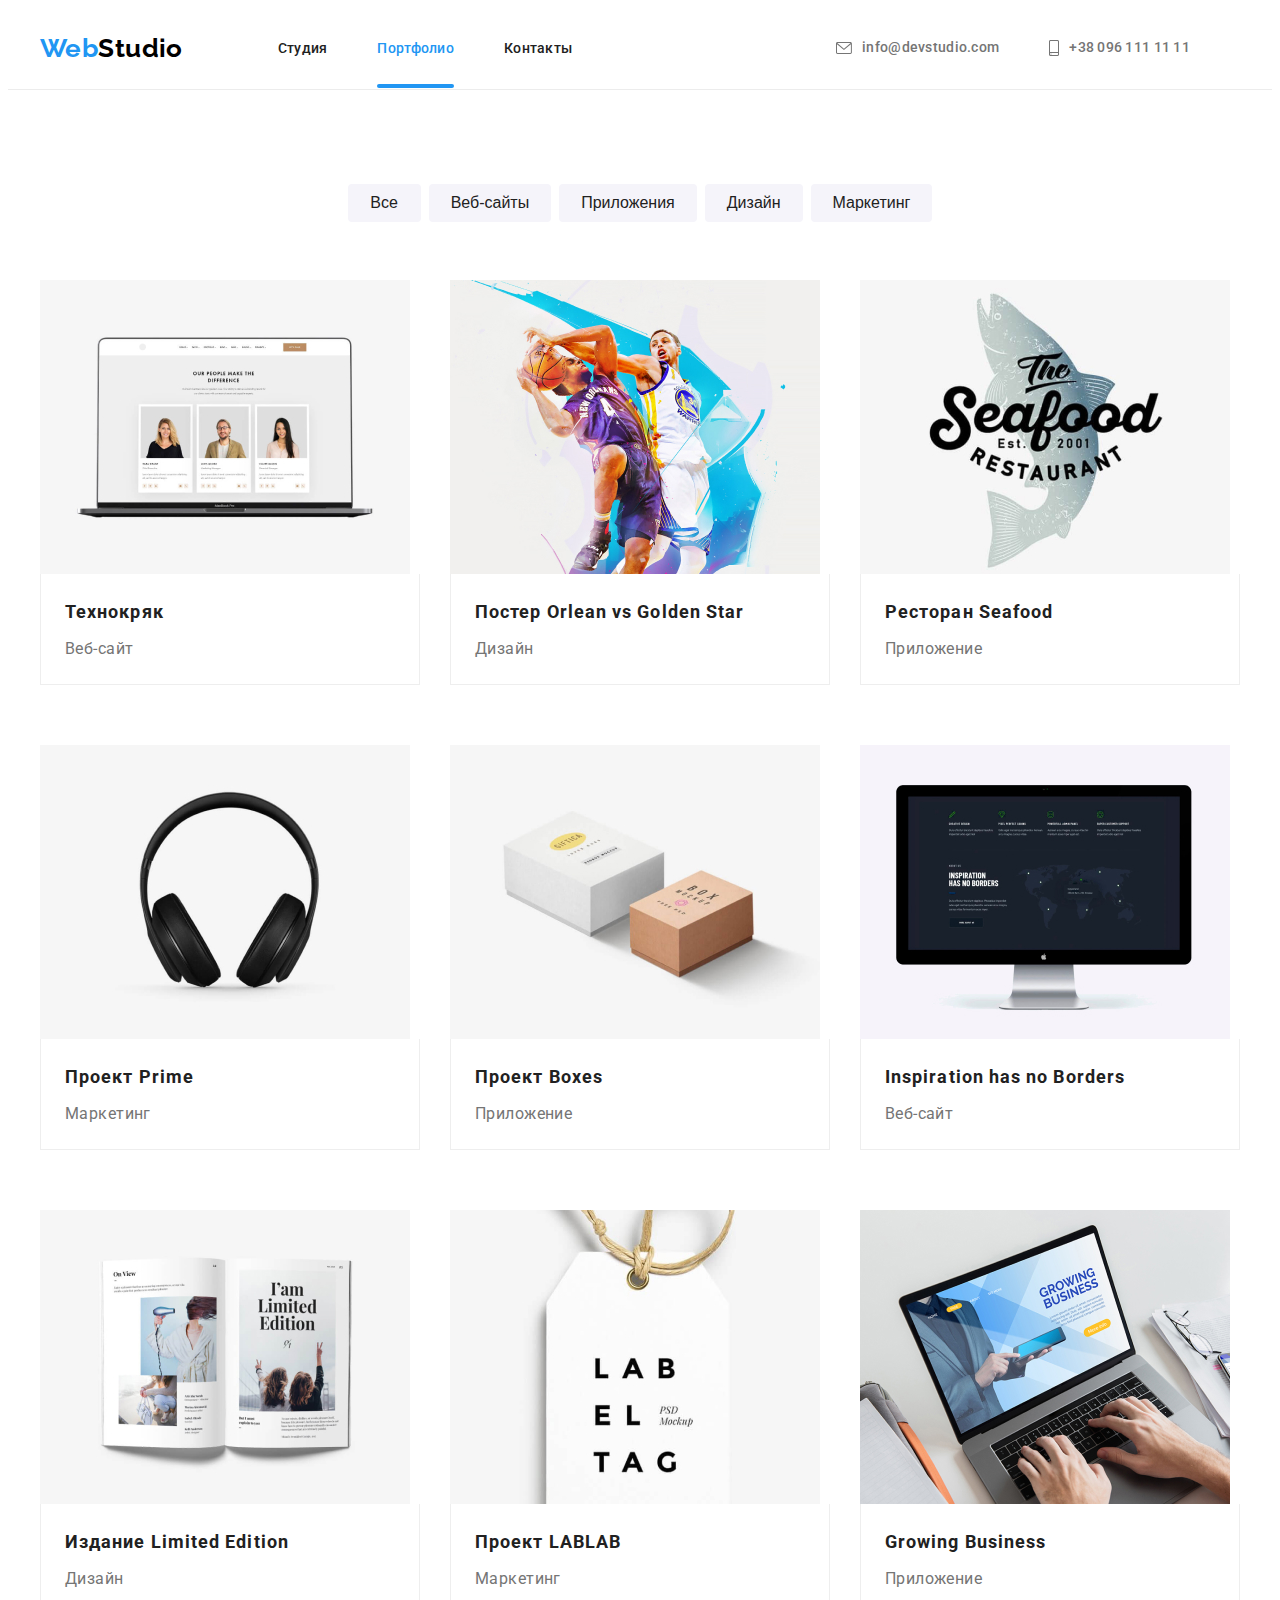
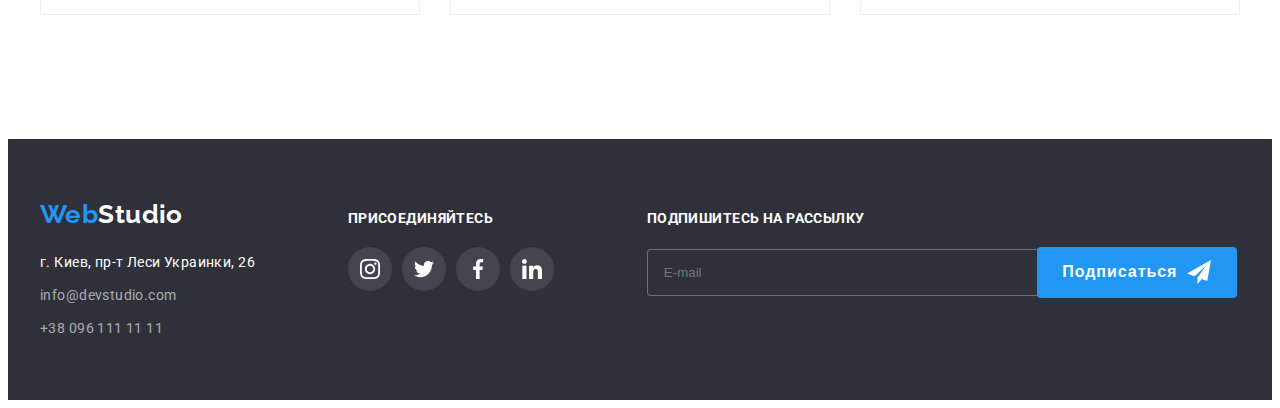
==== commit e52fe1e6: "РЕЛОАД 2" ====
--- a/portfolio.html
+++ b/portfolio.html
@@ -93,6 +93,42 @@
             <a href="" class="mobile-menu__link link-nonstyle">Контакты</a>
           </li>
         </ul>
+
+        <ul class="mobile-menu__contakt-list">
+          <li class="mobile-menu__contakt-item list-nonstyle">
+            <a
+              href="tel:+380961111111"
+              class="mobile-menu__contakt-link link-nonstyle"
+              >+38 096 111 11 11</a
+            >
+          </li>
+          <li class="mobile-menu__contakt-item list-nonstyle">
+            info@devstudio.com
+          </li>
+        </ul>
+
+        <ul class="mobile-menu__social-list">
+          <li class="mobile-menu__social-item list-nonstyle">
+            <a href="" class="mobile-menu__social-link link-nonstyle"
+              >Instagram</a
+            >
+          </li>
+          <li class="mobile-menu__social-item list-nonstyle">
+            <a href="" class="mobile-menu__social-link link-nonstyle"
+              >Twitter</a
+            >
+          </li>
+          <li class="mobile-menu__social-item list-nonstyle">
+            <a href="" class="mobile-menu__social-link link-nonstyle"
+              >Facebook</a
+            >
+          </li>
+          <li class="mobile-menu__social-item list-nonstyle">
+            <a href="" class="mobile-menu__social-link link-nonstyle"
+              >LinkedIn</a
+            >
+          </li>
+        </ul>
       </div>
     </header>
 
@@ -126,14 +162,26 @@
               <a class="link-nonstyle collection__link" href="">
                 <div class="collection__item-wraper">
                   <picture>
-                    <source srcset="" media="(min-width: 1200px )" />
-                    <source
+                    <source
+                      media="(min-width: 1200px )"
+                      srcset="
+                        ./images/desktop/portfolio/website/tekhnokryak@1x.jpg 1x,
+                        ./images/desktop/portfolio/website/tekhnokryak@2x.jpg 2x
+                      "
+                    />
+                    <source
+                      media="(min-width:768px)"
                       srcset="
                         ./images/tablet/portfolio/website/tekhnokryak@1x.jpg 1x,
                         ./images/tablet/portfolio/website/tekhnokryak@2x.jpg 2x
                       "
-                      media="(min-width:768px)"
-                    />
+                    />
+                    <!-- <source
+                      media="(min-width:480px)"
+                      srcset="
+                        ./images/mobile/portfolio/website/tekhnokryak@2x.jpg 2x
+                      "
+                    /> -->
                     <img
                       src="./images/mobile/portfolio/website/tekhnokryak@1x.jpg"
                       alt="открытый ноутбук с изображениями людей"
@@ -156,7 +204,14 @@
               <a class="link-nonstyle collection__link" href="">
                 <div class="collection__item-wraper">
                   <picture>
-                    <source srcset="" media="(min-width: 1200px )" />
+                    <source
+                      s
+                      srcset="
+                        ./images/desktop/portfolio/design/poster@1x.jpg 1x,
+                        ./images/desktop/portfolio/design/poster@2x.jpg 2x
+                      "
+                      media="(min-width: 1200px )"
+                    />
                     <source
                       srcset="
                         ./images/tablet/portfolio/design/poster@1x.jpg 1x,
--- a/css/main.min.css
+++ b/css/main.min.css
@@ -1,2 +1,2 @@
-:root{--accent-primary: #2196f3;--accent-secondary: #188ce8;--background-dark: #2f303a;--light-gray: #f5f4fa;--color-conten: #212121;--main-text: #757575;--border-color-header: #ececec;--border-color: #eeeeee;--icon-border-color: #afb1b8;--rgba-link: rgba(255, 255, 255, 0.6);--max-width: 1600px;--margin: 0 auto;--transition-property: cubic-bezier(0.4, 0, 0.2, 1)}.visually-hidden{position:absolute !important;clip:rect(1px 1px 1px 1px);clip:rect(1px, 1px, 1px, 1px);padding:0 !important;border:0 !important;height:1px !important;width:1px !important;overflow:hidden}body{font-family:"Roboto",sans-serif;font-size:14px;font-weight:400;color:var(--main-text);letter-spacing:.03em}h1,h2,h3,h4,h5,h6,p{margin:0}ol,ul{margin:0;padding:0}img{display:block}.link-nonstyle{text-decoration:none}.list-nonstyle{list-style:none}.container{padding-left:15px;padding-right:15px}@media screen and (min-width: 480px){.container{margin:0 auto;width:480px}}@media screen and (min-width: 768px){.container{width:768px}.header .container{display:flex;align-items:center}.footer .container{display:flex;justify-content:center;align-items:baseline;flex-wrap:wrap}}@media screen and (min-width: 1200px){.container{width:1200px}.footer .container{justify-content:flex-start;flex-wrap:nowrap;padding-top:0px;padding-bottom:0px}}.section{padding-top:60px;padding-bottom:60px;margin:var(--margin)}.section-title{color:var(--color-conten);font-weight:700;font-size:36px;line-height:1.17;text-align:center;margin-bottom:50px}.section-hero{padding-top:118px;padding-bottom:118px;margin:var(--margin)}.section-footer{padding-top:60px;padding-bottom:60px;margin:var(--margin)}.section-advantage{padding-top:60px;padding-bottom:60px;margin:var(--margin)}.section-team{padding-top:60px;padding-bottom:60px;margin:var(--margin)}@media screen and (min-width: 1200px){.section{padding-top:94px;padding-bottom:94px;max-width:var(--max-width)}.section-hero{padding-top:200px;padding-bottom:200px;max-width:var(--max-width)}.section-advantage{padding-top:94px;padding-bottom:0px;max-width:var(--max-width)}.section-team{padding-top:94px;padding-bottom:94px}}.element{display:flex;justify-content:center;align-items:center;border-radius:4px;margin-bottom:30px;background-color:var(--light-gray);width:100%;height:120px}.social{display:flex;justify-content:center;margin-top:16px}.social-link{display:flex;justify-content:center;align-items:center;width:44px;height:44px;border-radius:50% 50%;background-color:rgba(255,255,255,0.1);transition:background-color 250ms var(--transition-property)}.social-link:hover,.social-link:focus{background-color:var(--accent-primary)}.social__icon{fill:var(--icon-border-color);transition:fill 250ms var(--transition-property)}.social-link:hover .social__icon,.social-link:focus .social__icon{fill:#fff}.footer__social-title{color:#fff;font-size:14px;line-height:1.14;text-transform:uppercase}.footer__social-list{display:flex;margin-top:20px}.footer__social-item:not(:last-child){margin-right:10px}.footer__social-icon{fill:#fff}.social-link:hover .footer__social-icon,.social-link:focus .footer__social-icon{fill:#fff}@media screen and (min-width: 480px){.footer__social{margin-top:60px;margin-bottom:60px}.footer__social-list{justify-content:center}.footer__social-title{text-align:center}}@media screen and (min-width: 1200px){.social{justify-content:space-around}.footer__social{margin-left:70px;margin-top:0px;margin-bottom:0px}.footer__social-title{text-align:left}}.logo{color:#000;font-family:'Raleway', sans-serif;font-weight:700;font-size:26px;line-height:1.19;padding-top:16px;padding-bottom:16px}.logo__dark{color:#000}.logo__decor{color:var(--accent-primary)}.logo__light{color:#fff}.footer__address .logo{margin-right:0px}@media screen and (min-width: 480px){.logo{margin-right:88px}}@media screen and (min-width: 768px){.logo{padding-top:25px;padding-bottom:25px}}@media screen and (min-width: 1200px){.logo{margin-right:95px}.footer__address .logo{margin-right:95px}}.navigation__link::after,.navigation__link:hover::after{content:'';position:absolute;left:0;bottom:0;display:inline-block;width:100%;height:4px;border-radius:2px}.navigation{display:flex;align-items:center;justify-content:space-between}.navigation__list{display:flex}.navigation__item:not(:last-child){margin-right:50px}.navigation__link{position:relative;font-weight:500;line-height:1.14;letter-spacing:0.02em;padding-top:32px;padding-bottom:32px;color:var(--color-conten);transition:color 250ms var(--transition-property)}.navigation__link:hover,.navigation__link:focus{color:var(--accent-primary)}.navigation__link::after{background-color:var(--accent-primary);transition:transform 250ms var(--transition-property);transform:scaleX(0)}.navigation__link:hover::after{background-color:var(--accent-primary);transform:scaleX(1)}@media screen and (max-width: 767px){.navigation__list{display:none}}@media screen and (min-width: 480px){.navigation{justify-content:space-between}}@media screen and (min-width: 768px){.navigation__list.contact{flex-direction:column;align-items:flex-start}}@media screen and (min-width: 1200px){.navigation__list.contact{flex-direction:row;align-items:center;justify-content:center}}.contact{margin-left:auto}.contact__link{color:var(--main-text);fill:var(--main-text);font-weight:500;line-height:1.14;letter-spacing:0.02em;display:flex;justify-content:center;align-items:center;transition:color 250ms var(--transition-property),fill 250ms var(--transition-property)}.contact__link:hover,.contact__link:focus{color:var(--accent-primary)}.contact__icon-mail,.contact__icon-tell{margin-right:10px}.contact__link:hover .contact__icon-mail,.contact__link:focus .contact__icon-mail,.contact__link:hover .contact__icon-tell,.contact__link:focus .contact__icon-tell{fill:var(--accent-primary)}@media screen and (min-width: 768px){.contact__link{padding-top:5px;padding-bottom:5px}}@media screen and (min-width: 1200px){.contact__item{margin-right:50px}}.backdrop{position:fixed;top:0;left:0;width:100%;height:100%;background-color:rgba(0,0,0,0.2);transition:opacity 250ms var(--transition-property),visibility 250ms var(--transition-property)}.is-hidden{opacity:0;visibility:hidden;pointer-events:none}.button_close{position:absolute;top:14px;right:14px;width:30px;height:30px;border-radius:50%;cursor:pointer;background-color:#fff;border:1px solid var(--icon-border-color)}.button__icon_close{position:absolute;top:50%;left:50%;transform:translate(-50%, -50%);transition:fill 250ms var(--transition-property)}.button__icon_close:hover,.button__icon_close:focus{fill:var(--accent-primary)}.modal{position:absolute;top:50%;left:50%;transform:translate(-50%, -50%);width:450px;height:609px;background-color:#fff;border-radius:4px;box-shadow:0px 1px 3px rgba(0,0,0,0.12),0px 1px 1px rgba(0,0,0,0.14),0px 2px 1px rgba(0,0,0,0.2)}.modal__form{display:flex;flex-direction:column;padding:40px}.modal__title{margin-bottom:12px;font-size:20px;line-height:1.15;text-align:center;color:var(--color-conten)}.modal__field{font-size:12px;line-height:1.17;letter-spacing:0.01em}.modal__field:not(:nth-child(5)){margin-bottom:10px}.modal__wrapper{position:relative;display:block;margin-top:4px}.modal__input{width:100%;height:40px;padding-left:42px;border:1px solid rgba(33,33,33,0.2);border-radius:4px;transition:border-color 250ms var(--transition-property)}.modal__input:focus{outline:none;border-color:var(--accent-primary)}.modal__input:focus+.modal-icon{fill:var(--accent-primary)}.modal__textarea{padding:16px 12px;margin-top:4px;width:100%;height:120px;resize:none;border:1px solid rgba(33,33,33,0.2);border-radius:4px}.modal__textarea:focus{outline:none;border-color:var(--accent-primary)}.modal__textarea::placeholder{font-size:12px;line-height:1.17;letter-spacing:0.01em;color:rgba(117,117,117,0.5)}.modal__icon{position:absolute;top:50%;left:12px;transform:translateY(-50%);transition:fill 250ms var(--transition-property)}.label-checkbox{display:flex;justify-content:center;align-items:center;margin-top:20px;margin-bottom:30px}.label-checkbox__terms-link{display:flex;align-items:center;font-size:12px;line-height:1.17;letter-spacing:0.03em;cursor:pointer;transition:background-image 250ms var(--transition-property)}.label-checkbox__terms-link::before{content:'';display:block;width:15px;height:16px;margin-right:8px;border:1px solid #000;border-radius:2px}.label-checkbox__term:checked+.label-checkbox__terms-link::before{border-color:transparent;background-image:url(../images/icon_check.svg);background-origin:border-box;background-position:center}.label-checkbox__term:focus+.label-checkbox__terms-link::before{border-color:var(--accent-primary)}.label-checkbox__link{color:var(--accent-primary);text-decoration-line:underline}.modal__submit-btn{align-self:center;min-width:200px;padding-top:10px;padding-bottom:10px;font-size:16px;line-height:1.88;letter-spacing:0.06em;border-radius:4px;border:transparent;cursor:pointer;color:#fff;background-color:var(--accent-primary);transition:background-color 250ms var(--transition-property)}.modal__submit-btn:hover,.modal__submit-btn:focus{background-color:var(--accent-secondary)}@media screen and (min-width: 1200px){.modal{width:528px;height:581px}.label-checkbox__terms-link{font-size:14px;line-height:1.71}}.filter-nav{display:flex;margin-bottom:50px}.filter-nav__item:not(:last-child){margin-right:8px}.filter-nav__btn{color:var(--color-conten);background-color:var(--light-gray);cursor:pointer;min-width:73px;padding:6px 22px;border-radius:4px;border:transparent;transition:color 250ms var(--transition-property),background-color 250ms var(--transition-property),box-shadow 250ms var(--transition-property)}.filter-nav__btn:hover,.filter-nav__btn:focus{background-color:var(--accent-primary);color:#fff;box-shadow:0px 3px 1px rgba(0,0,0,0.1),0px 1px 2px rgba(0,0,0,0.08),0px 2px 2px rgba(0,0,0,0.12)}@media screen and (min-width: 480px){.filter-nav{flex-wrap:wrap;justify-content:flex-start}.filter-nav__item:not(:last-child){margin-bottom:8px}.filter-nav__item .filter-nav__btn{font-weight:500;font-size:16px;line-height:1.63}}@media screen and (min-width: 768px){.filter-nav{flex-wrap:nowrap;justify-content:center}}.active-link{color:var(--accent-primary)}.active-link::after{position:absolute;left:0;bottom:0;content:'';display:inline-block;width:100%;height:4px;border-radius:2px;background-color:var(--accent-primary);transform:scaleX(1)}.collection__list{display:flex;flex-wrap:wrap}.collection__item{margin-bottom:30px}.collection__item:hover{box-shadow:0px 1px 1px rgba(0,0,0,0.12),0px 4px 4px rgba(0,0,0,0.06),1px 4px 6px rgba(0,0,0,0.16)}.collection__item-wraper{position:relative;overflow:hidden}.collection__link{color:var(--main-text)}.collection__link:hover .overlay,.collection__link:focus .overlay{transform:translateY(0)}.collection__inner{padding:20px 24px;border-right:solid 1px;border-bottom:solid 1px;border-left:solid 1px;border-color:var(--border-color)}.collection__title{color:var(--color-conten);font-weight:700;font-size:18px;line-height:2;letter-spacing:.06em;margin-bottom:4px}.collection__rubric{font-size:16px;line-height:1.88}@media screen and (min-width: 480px){.collection__item{width:450px}}@media screen and (min-width: 768px){.collection__list{margin-top:-30px;margin-left:-30px}.collection__item{flex-basis:calc((100% - 2 * 30px) / 2);margin-top:30px;margin-left:30px}}@media screen and (min-width: 1200px){.collection__item{flex-basis:calc((100% - 3 * 30px) / 3)}}.overlay{position:absolute;top:0;left:0;height:100%;padding:64px 23px;background-color:rgba(33,150,243,0.9);color:#fff;transform:translateY(105%);transition:transform 250ms var(--transition-property)}.mobile-menu{position:fixed;top:0;left:50%;width:100vw;max-width:480px;height:100vw;background-color:#fff;opacity:0;visibility:hidden;pointer-events:none;transform:translate(-50%);transition:opacity 250ms var(--transition-property),visibility 250ms var(--transition-property)}.mobile-menu.is-open{opacity:1;visibility:visible;pointer-events:auto}.mobile-menu__list{padding:48px 40px;font-weight:500;font-size:40px;line-height:1.18;letter-spacing:0.02em}.mobile-menu__link{color:var(--color-conten)}.mobile-menu__btn{position:absolute;top:10px;right:15px;background-color:transparent;border:transparent;cursor:pointer}@media screen and (min-width: 768px){.mobile-menu{display:none}}.header{border-bottom:solid 1px;border-color:var(--border-color-header);max-width:var(--max-width);margin:var(--margin)}.burger-btn{background-color:transparent;border:transparent}@media screen and (min-width: 767px){.burger-btn{display:none}}.hero{background-color:var(--background-dark);background-image:linear-gradient(rgba(47,48,58,0.4), rgba(47,48,58,0.4)),url(../images/mobile/bg-hero@1x.jpg);background-position:center;background-size:cover;background-repeat:no-repeat}@media (min-device-pixel-ratio: 2), (min-resolution: 192dpi), (min-resolution: 2dppx){.hero{background-image:linear-gradient(rgba(47,48,58,0.4), rgba(47,48,58,0.4)),url(../images/mobile/bg-hero@2x.jpg)}}.hero-title{color:#fff;width:360px;height:84px;margin:0 auto;font-weight:900;letter-spacing:.06em;font-size:26px;line-height:1.62;text-align:center;text-transform:uppercase}.btn-hero{display:block;min-width:200px;margin:30px auto 0px;padding:10px 32px;border-radius:4px;border:transparent;font-family:inherit;font-weight:700;font-size:16px;line-height:1.88;letter-spacing:0.06em;cursor:pointer;background-color:var(--accent-primary);color:#fff;transition:color 250ms var(--transition-property),background-color 250ms var(--transition-property)}.btn-hero:hover,.btn-hero:focus{background-color:var(--accent-secondary);color:#fff}@media screen and (min-width: 768px){.hero{background-color:var(--background-dark);background-image:linear-gradient(rgba(47,48,58,0.4), rgba(47,48,58,0.4)),url(../images/tablet/bg-hero@1x.jpg)}}@media screen and (min-width: 768px) and (min-device-pixel-ratio: 2), screen and (min-width: 768px) and (min-resolution: 192dpi), screen and (min-width: 768px) and (min-resolution: 2dppx){.hero{background-image:linear-gradient(rgba(47,48,58,0.4), rgba(47,48,58,0.4)),url(../images/tablet/bg-hero@2x.jpg)}}@media screen and (min-width: 1200px){.hero{background-color:var(--background-dark);background-image:linear-gradient(rgba(47,48,58,0.4), rgba(47,48,58,0.4)),url(../images/desktop/bg-hero@1x.jpg)}}@media screen and (min-width: 1200px) and (min-device-pixel-ratio: 2), screen and (min-width: 1200px) and (min-resolution: 192dpi), screen and (min-width: 1200px) and (min-resolution: 2dppx){.hero{background-image:linear-gradient(rgba(47,48,58,0.4), rgba(47,48,58,0.4)),url(../images/desktop/bg-hero@2x.jpg)}}@media screen and (min-width: 1200px){.hero-title{width:700px;height:160px;font-size:44px;line-height:1.36}}.advantage__title{color:var(--color-conten);font-weight:700;line-height:1.14;text-transform:uppercase;text-align:center;margin-bottom:10px}.advantage__rubric{font-weight:400;line-height:1.71}@media screen and (min-width: 480px){.advantage__item:not(:last-child){margin-bottom:30px}}@media screen and (min-width: 768px){.advantage__title{text-align:left}.advantage__list{display:flex;flex-wrap:wrap;margin-top:-30px;margin-left:-30px}.advantage__item{flex-basis:calc((100% - 2 * 30px) / 2);margin-top:30px;margin-left:30px}.advantage__item:not(:last-child){margin-bottom:0px}}@media screen and (min-width: 1200px){.advantage__list{flex-wrap:nowrap;margin-top:0px;margin-left:0px}.advantage__item{width:270px;flex-basis:calc(100% - 4 * 30px);margin-top:0px;margin-left:0px}.advantage__item:not(:last-child){margin-right:30px}}.passion__list{display:flex;flex-wrap:wrap;margin-left:-30px}.passion__item{position:relative;margin-left:30px;flex-basis:calc(100% / 3 - 30px)}.passion__overlay{position:absolute;left:0;bottom:0;width:100%;font-weight:700;line-height:1.14;text-align:center;text-transform:uppercase;padding:27px 82px 27px 83px;color:#fff;background-color:rgba(47,48,58,0.8)}@media screen and (max-width: 1199px){.passion,.passion__list,.passion__list .section-title{display:none}}.team{background-color:var(--light-gray)}.team__list{display:flex;flex-wrap:wrap}.team__item{border-bottom-left-radius:4px;border-bottom-right-radius:4px;box-shadow:0px 1px 3px rgba(0,0,0,0.12),0px 1px 1px rgba(0,0,0,0.14),0px 2px 1px rgba(0,0,0,0.2);background-color:#fff}.team__inner{width:100%;padding:30px 30px;text-align:center;border-right:solid 1px;border-bottom:solid 1px;border-left:solid 1px;border-color:var(--border-color)}.team__name{color:var(--color-conten);font-weight:500;margin-bottom:10px}.team__name,.team__function{font-size:16px;line-height:1.19}@media screen and (min-width: 480px){.team__item{width:450px}.team__item:not(:last-child){margin-bottom:30px}}@media screen and (min-width: 768px){.team__list{margin-top:-30px;margin-left:-30px}.team__item{flex-basis:calc((100% - 2 * 30px) / 2);margin-top:30px;margin-left:30px}.team__item:not(:last-child){margin-bottom:0px}}@media screen and (min-width: 1200px){.team__item{flex-basis:calc(100% / 4 - 30px)}}.clients__list{display:flex;justify-content:center}.clients__item{display:flex;justify-content:center;align-items:center;width:170px;height:90px}.clients__link{display:flex;justify-content:center;align-items:center;border:1px solid var(--icon-border-color);border-radius:4px;width:100%;height:100%;transition:border 250ms var(--transition-property)}.clients__link:hover,.clients__link:focus{border-color:var(--accent-primary)}.client__icon{fill:var(--icon-border-color);transition:fill 250ms var(--transition-property)}.clients__link:hover .client__icon,.clients__link:focus .client__icon{fill:var(--accent-primary)}@media screen and (min-width: 480px){.clients__list{display:flex;flex-wrap:wrap;margin-top:-30px;margin-left:-30px}.clients__item{flex-basis:calc((100% - 2 * 30px) / 2);margin-top:30px;margin-left:30px}}@media screen and (min-width: 768px){.clients__item{flex-basis:calc((100% - 3 * 30px) / 3)}}@media screen and (min-width: 1200px){.clients__list{flex-wrap:nowrap;margin-top:0px;margin-left:-30px}.clients__item{flex-basis:calc((100% - 6 * 30px) / 1);margin-top:0px;margin-left:30px}}.footer{background-color:var(--background-dark)}.footer__address{font-style:normal;line-height:1.7}.footer__descr{color:#fff}.footer__list{margin-top:20px}.footer__item:not(:last-child){margin-bottom:9px}.footer__link{color:var(--rgba-link)}.footer-form__description{display:inline-block;font-weight:700;font-size:14px;line-height:1.14;letter-spacing:0.03em;text-transform:uppercase;color:#fff;margin-bottom:20px}.footer-form__input{padding-top:15px;padding-bottom:15px;padding-left:16px;color:#fff;background-color:var(--background-dark);border:1px solid rgba(255,255,255,0.3);border-radius:4px;transition:border-color 250ms var(--transition-property)}.footer-form__input:focus{outline:none;border-color:var(--accent-primary)}.footer-form__btn{display:flex;justify-content:center;align-items:center;min-width:200px;padding-top:10px;padding-bottom:10px;font-weight:700;letter-spacing:.06em;font-size:16px;line-height:1.9;cursor:pointer;border-radius:4px;border:transparent;background-color:var(--accent-primary);color:#fff;transition:background-color 250ms var(--transition-property)}.footer-form__btn:hover,.footer-form__btn:focus{background-color:var(--accent-secondary)}.footer-form__icon{fill:#fff;margin-left:10px}@media screen and (min-width: 480px){.footer__address{text-align:center}.footer-form{text-align:center}.footer-form__container{display:flex;flex-direction:column;justify-content:center}.footer-form__input{width:100%;margin-bottom:20px}.footer-form__btn{align-self:center}}@media screen and (min-width: 768px){.footer__address{margin-right:165px}.footer-form{margin-top:60px;width:450px}}@media screen and (min-width: 1200px){.footer__address{text-align:left;margin-right:0px}.footer-form{text-align:left;margin-top:0px;margin-left:93px}.footer-form__container{flex-direction:row;justify-content:flex-start;align-items:center}.footer-form__input{min-width:358px;margin-bottom:0px}.footer-form__btn{margin-left:12px}}
+:root{--accent-primary: #2196f3;--accent-secondary: #188ce8;--background-dark: #2f303a;--light-gray: #f5f4fa;--color-conten: #212121;--main-text: #757575;--border-color-header: #ececec;--border-color: #eeeeee;--icon-border-color: #afb1b8;--rgba-link: rgba(255, 255, 255, 0.6);--max-width: 1600px;--margin: 0 auto;--transition-property: cubic-bezier(0.4, 0, 0.2, 1)}.visually-hidden{position:absolute !important;clip:rect(1px 1px 1px 1px);clip:rect(1px, 1px, 1px, 1px);padding:0 !important;border:0 !important;height:1px !important;width:1px !important;overflow:hidden}body{font-family:"Roboto",sans-serif;font-size:14px;font-weight:400;color:var(--main-text);letter-spacing:.03em}h1,h2,h3,h4,h5,h6,p{margin:0}ol,ul{margin:0;padding:0}img{display:block}.link-nonstyle{text-decoration:none}.list-nonstyle{list-style:none}.container{padding-left:15px;padding-right:15px}@media screen and (min-width: 480px){.container{margin:0 auto;width:480px}}@media screen and (min-width: 768px){.container{width:768px}.header .container{display:flex;align-items:center}.footer .container{display:flex;justify-content:center;align-items:baseline;flex-wrap:wrap}}@media screen and (min-width: 1200px){.container{width:1200px}.footer .container{justify-content:flex-start;flex-wrap:nowrap;padding-top:0px;padding-bottom:0px}}.section{padding-top:60px;padding-bottom:60px;margin:var(--margin)}.section-title{color:var(--color-conten);font-weight:700;font-size:36px;line-height:1.17;text-align:center;margin-bottom:50px}.section-hero{padding-top:118px;padding-bottom:118px;margin:var(--margin)}.section-footer{padding-top:60px;padding-bottom:60px;margin:var(--margin)}.section-advantage{padding-top:60px;padding-bottom:60px;margin:var(--margin)}.section-team{padding-top:60px;padding-bottom:60px;margin:var(--margin)}@media screen and (min-width: 1200px){.section{padding-top:94px;padding-bottom:94px;max-width:var(--max-width)}.section-hero{padding-top:200px;padding-bottom:200px;max-width:var(--max-width)}.section-advantage{padding-top:94px;padding-bottom:0px;max-width:var(--max-width)}.section-team{padding-top:94px;padding-bottom:94px}}.element{display:flex;justify-content:center;align-items:center;border-radius:4px;margin-bottom:30px;background-color:var(--light-gray);width:100%;height:120px}.social{display:flex;justify-content:center;margin-top:16px}.social-link{display:flex;justify-content:center;align-items:center;width:44px;height:44px;border-radius:50% 50%;background-color:rgba(255,255,255,0.1);transition:background-color 250ms var(--transition-property)}.social-link:hover,.social-link:focus{background-color:var(--accent-primary)}.social__icon{fill:var(--icon-border-color);transition:fill 250ms var(--transition-property)}.social-link:hover .social__icon,.social-link:focus .social__icon{fill:#fff}.footer__social-title{color:#fff;font-size:14px;line-height:1.14;text-transform:uppercase}.footer__social-list{display:flex;margin-top:20px}.footer__social-item:not(:last-child){margin-right:10px}.footer__social-icon{fill:#fff}.social-link:hover .footer__social-icon,.social-link:focus .footer__social-icon{fill:#fff}@media screen and (min-width: 480px){.footer__social{margin-top:60px;margin-bottom:60px}.footer__social-list{justify-content:center}.footer__social-title{text-align:center}}@media screen and (min-width: 1200px){.social{justify-content:space-around}.footer__social{margin-left:70px;margin-top:0px;margin-bottom:0px}.footer__social-title{text-align:left}}.logo{color:#000;font-family:'Raleway', sans-serif;font-weight:700;font-size:26px;line-height:1.19;padding-top:16px;padding-bottom:16px}.logo__dark{color:#000}.logo__decor{color:var(--accent-primary)}.logo__light{color:#fff}.footer__address .logo{margin-right:0px}@media screen and (min-width: 480px){.logo{margin-right:88px}}@media screen and (min-width: 768px){.logo{padding-top:25px;padding-bottom:25px}}@media screen and (min-width: 1200px){.logo{margin-right:95px}.footer__address .logo{margin-right:95px}}.navigation__link::after,.navigation__link:hover::after,.navigation__link:focus::after{content:'';position:absolute;left:0;bottom:0;display:inline-block;width:100%;height:4px;border-radius:2px}.navigation{display:flex;align-items:center}.navigation__list{display:flex}.navigation__item:not(:last-child){margin-right:50px}.navigation__link{position:relative;font-weight:500;line-height:1.14;letter-spacing:0.02em;padding-top:32px;padding-bottom:32px;color:var(--color-conten);transition:color 250ms var(--transition-property)}.navigation__link:hover,.navigation__link:focus{color:var(--accent-primary)}.navigation__link::after{background-color:var(--accent-primary);transition:transform 250ms var(--transition-property);transform:scaleX(0)}.navigation__link:hover::after,.navigation__link:focus::after{background-color:var(--accent-primary);transform:scaleX(1)}@media screen and (max-width: 767px){.navigation__list{display:none}}@media screen and (min-width: 480px){.navigation{justify-content:space-between}}@media screen and (min-width: 768px){.navigation__list.contact{flex-direction:column;align-items:flex-start}}@media screen and (min-width: 1200px){.navigation__list.contact{flex-direction:row;align-items:center;justify-content:center}}.contact{margin-left:auto}.contact__link{color:var(--main-text);fill:var(--main-text);font-weight:500;line-height:1.14;letter-spacing:0.02em;display:flex;justify-content:center;align-items:center;transition:color 250ms var(--transition-property),fill 250ms var(--transition-property)}.contact__link:hover,.contact__link:focus{color:var(--accent-primary)}.contact__icon-mail,.contact__icon-tell{margin-right:10px}.contact__link:hover .contact__icon-mail,.contact__link:focus .contact__icon-mail,.contact__link:hover .contact__icon-tell,.contact__link:focus .contact__icon-tell{fill:var(--accent-primary)}@media screen and (min-width: 768px){.contact__link{padding-top:5px;padding-bottom:5px}}@media screen and (min-width: 1200px){.contact__item{margin-right:50px}}.backdrop{position:fixed;top:0;left:0;width:100%;height:100%;background-color:rgba(0,0,0,0.2);transition:opacity 250ms var(--transition-property),visibility 250ms var(--transition-property)}.is-hidden{opacity:0;visibility:hidden;pointer-events:none}.button_close{position:absolute;top:14px;right:14px;width:30px;height:30px;border-radius:50%;cursor:pointer;background-color:#fff;border:1px solid var(--icon-border-color)}.button__icon_close{position:absolute;top:50%;left:50%;transform:translate(-50%, -50%);transition:fill 250ms var(--transition-property)}.button__icon_close:hover,.button__icon_close:focus{fill:var(--accent-primary)}.modal{position:absolute;top:50%;left:50%;transform:translate(-50%, -50%);width:450px;height:609px;background-color:#fff;border-radius:4px;box-shadow:0px 1px 3px rgba(0,0,0,0.12),0px 1px 1px rgba(0,0,0,0.14),0px 2px 1px rgba(0,0,0,0.2)}.modal__form{display:flex;flex-direction:column;padding:40px}.modal__title{margin-bottom:12px;font-size:20px;line-height:1.15;text-align:center;color:var(--color-conten)}.modal__field{font-size:12px;line-height:1.17;letter-spacing:0.01em}.modal__field:not(:nth-child(5)){margin-bottom:10px}.modal__wrapper{position:relative;display:block;margin-top:4px}.modal__input{width:100%;height:40px;padding-left:42px;border:1px solid rgba(33,33,33,0.2);border-radius:4px;transition:border-color 250ms var(--transition-property)}.modal__input:focus{outline:none;border-color:var(--accent-primary)}.modal__input:focus+.modal-icon{fill:var(--accent-primary)}.modal__textarea{padding:16px 12px;margin-top:4px;width:100%;height:120px;resize:none;border:1px solid rgba(33,33,33,0.2);border-radius:4px}.modal__textarea:focus{outline:none;border-color:var(--accent-primary)}.modal__textarea::placeholder{font-size:12px;line-height:1.17;letter-spacing:0.01em;color:rgba(117,117,117,0.5)}.modal__icon{position:absolute;top:50%;left:12px;transform:translateY(-50%);transition:fill 250ms var(--transition-property)}.label-checkbox{display:flex;justify-content:center;align-items:center;margin-top:20px;margin-bottom:30px}.label-checkbox__terms-link{display:flex;align-items:center;font-size:12px;line-height:1.17;letter-spacing:0.03em;cursor:pointer;transition:background-image 250ms var(--transition-property)}.label-checkbox__terms-link::before{content:'';display:block;width:15px;height:16px;margin-right:8px;border:1px solid #000;border-radius:2px}.label-checkbox__term:checked+.label-checkbox__terms-link::before{border-color:transparent;background-image:url(../images/icon_check.svg);background-origin:border-box;background-position:center}.label-checkbox__term:focus+.label-checkbox__terms-link::before{border-color:var(--accent-primary)}.label-checkbox__link{color:var(--accent-primary);text-decoration-line:underline}.modal__submit-btn{align-self:center;min-width:200px;padding-top:10px;padding-bottom:10px;font-size:16px;line-height:1.88;letter-spacing:0.06em;border-radius:4px;border:transparent;cursor:pointer;color:#fff;background-color:var(--accent-primary);transition:background-color 250ms var(--transition-property)}.modal__submit-btn:hover,.modal__submit-btn:focus{background-color:var(--accent-secondary)}@media screen and (min-width: 1200px){.modal{width:528px;height:581px}.label-checkbox__terms-link{font-size:14px;line-height:1.71}}.filter-nav{display:flex;margin-bottom:50px}.filter-nav__item:not(:last-child){margin-right:8px}.filter-nav__btn{color:var(--color-conten);background-color:var(--light-gray);cursor:pointer;min-width:73px;padding:6px 22px;border-radius:4px;border:transparent;transition:color 250ms var(--transition-property),background-color 250ms var(--transition-property),box-shadow 250ms var(--transition-property)}.filter-nav__btn:hover,.filter-nav__btn:focus{background-color:var(--accent-primary);color:#fff;box-shadow:0px 3px 1px rgba(0,0,0,0.1),0px 1px 2px rgba(0,0,0,0.08),0px 2px 2px rgba(0,0,0,0.12)}@media screen and (min-width: 480px){.filter-nav{flex-wrap:wrap;justify-content:flex-start}.filter-nav__item:not(:last-child){margin-bottom:8px}.filter-nav__item .filter-nav__btn{font-weight:500;font-size:16px;line-height:1.63}}@media screen and (min-width: 768px){.filter-nav{flex-wrap:nowrap;justify-content:center}}.active-link{color:var(--accent-primary)}.active-link::after{position:absolute;left:0;bottom:0;content:'';display:inline-block;width:100%;height:4px;border-radius:2px;background-color:var(--accent-primary);transform:scaleX(1)}.collection__list{display:flex;flex-wrap:wrap}.collection__item{margin-bottom:30px}.collection__item:hover{box-shadow:0px 1px 1px rgba(0,0,0,0.12),0px 4px 4px rgba(0,0,0,0.06),1px 4px 6px rgba(0,0,0,0.16)}.collection__item-wraper{position:relative;overflow:hidden}.collection__link{color:var(--main-text)}.collection__link:hover .overlay,.collection__link:focus .overlay{transform:translateY(0)}.collection__inner{padding:20px 24px;border-right:solid 1px;border-bottom:solid 1px;border-left:solid 1px;border-color:var(--border-color)}.collection__title{color:var(--color-conten);font-weight:700;font-size:18px;line-height:2;letter-spacing:.06em;margin-bottom:4px}.collection__rubric{font-size:16px;line-height:1.88}@media screen and (min-width: 480px){.collection__item{width:450px}}@media screen and (min-width: 768px){.collection__list{margin-top:-30px;margin-left:-30px}.collection__item{flex-basis:calc((100% - 2 * 30px) / 2);margin-top:30px;margin-left:30px}}@media screen and (min-width: 1200px){.collection__item{flex-basis:calc((100% - 3 * 30px) / 3)}}.overlay{position:absolute;top:0;left:0;height:100%;padding:64px 23px;background-color:rgba(33,150,243,0.9);color:#fff;transform:translateY(105%);transition:transform 250ms var(--transition-property)}.mobile-menu{position:fixed;top:0;left:50%;width:100vw;z-index:2;padding:48px 40px;max-width:450px;font-weight:500;line-height:1.18;letter-spacing:0.02em;background-color:#fff;box-shadow:0px 1px 3px rgba(0,0,0,0.12),0px 1px 1px rgba(0,0,0,0.14),0px 2px 1px rgba(0,0,0,0.2);border-radius:4px;opacity:0;visibility:hidden;pointer-events:none;transform:translate(-50%);transition:opacity 250ms var(--transition-property),visibility 250ms var(--transition-property)}.mobile-menu.is-open{opacity:1;visibility:visible;pointer-events:auto}.mobile-menu__list{font-size:40px}.mobile-menu__item:not(:last-child){margin-bottom:32px}.mobile-menu__link{color:var(--color-conten);transition:color 250ms var(--transition-property)}.mobile-menu__link:hover,.mobile-menu__link:focus{color:var(--accent-primary)}.mobile-menu__btn{position:absolute;top:10px;right:15px;background-color:transparent;border:transparent;cursor:pointer;transition:fill 250ms var(--transition-property)}.mobile-menu__btn:hover,.mobile-menu__btn:focus{fill:var(--accent-primary)}.mobile-menu__contakt-list{margin-top:300px}.mobile-menu__contakt-item{font-size:24px;line-height:1.17}.mobile-menu__contakt-link{display:block;color:var(--color-conten);font-size:34px;margin-bottom:32px;transition:color 250ms var(--transition-property)}.mobile-menu__contakt-link:hover,.mobile-menu__contakt-link:focus{color:var(--accent-primary)}.mobile-menu__social-list{display:flex;justify-content:space-around;margin-top:64px;font-size:18px;line-height:1.22}.mobile-menu__social-item{padding-right:10px}.mobile-menu__social-item:not(:last-child){border-right:1px solid rgba(33,33,33,0.2)}.mobile-menu__social-link{color:var(--accent-primary);transition:color 250ms var(--transition-property)}.mobile-menu__social-link:hover,.mobile-menu__social-link:focus{color:var(--accent-secondary)}@media screen and (min-width: 768px){.mobile-menu{display:none}}.header{border-bottom:solid 1px;border-color:var(--border-color-header);max-width:var(--max-width);margin:var(--margin)}.burger-btn{background-color:transparent;border:transparent}@media screen and (min-width: 767px){.burger-btn{display:none}}.hero{background-color:var(--background-dark);background-image:linear-gradient(rgba(47,48,58,0.4), rgba(47,48,58,0.4)),url(../images/mobile/bg-hero@1x.jpg);background-position:center;background-size:cover;background-repeat:no-repeat}@media (min-device-pixel-ratio: 2), (min-resolution: 192dpi), (min-resolution: 2dppx){.hero{background-image:linear-gradient(rgba(47,48,58,0.4), rgba(47,48,58,0.4)),url(../images/mobile/bg-hero@2x.jpg)}}.hero-title{color:#fff;width:360px;height:84px;margin:0 auto;font-weight:900;letter-spacing:.06em;font-size:26px;line-height:1.62;text-align:center;text-transform:uppercase}.btn-hero{display:block;min-width:200px;margin:30px auto 0px;padding:10px 32px;border-radius:4px;border:transparent;font-family:inherit;font-weight:700;font-size:16px;line-height:1.88;letter-spacing:0.06em;cursor:pointer;background-color:var(--accent-primary);color:#fff;transition:color 250ms var(--transition-property),background-color 250ms var(--transition-property)}.btn-hero:hover,.btn-hero:focus{background-color:var(--accent-secondary);color:#fff}@media screen and (min-width: 768px){.hero{background-color:var(--background-dark);background-image:linear-gradient(rgba(47,48,58,0.4), rgba(47,48,58,0.4)),url(../images/tablet/bg-hero@1x.jpg)}}@media screen and (min-width: 768px) and (min-device-pixel-ratio: 2), screen and (min-width: 768px) and (min-resolution: 192dpi), screen and (min-width: 768px) and (min-resolution: 2dppx){.hero{background-image:linear-gradient(rgba(47,48,58,0.4), rgba(47,48,58,0.4)),url(../images/tablet/bg-hero@2x.jpg)}}@media screen and (min-width: 1200px){.hero{background-color:var(--background-dark);background-image:linear-gradient(rgba(47,48,58,0.4), rgba(47,48,58,0.4)),url(../images/desktop/bg-hero@1x.jpg)}}@media screen and (min-width: 1200px) and (min-device-pixel-ratio: 2), screen and (min-width: 1200px) and (min-resolution: 192dpi), screen and (min-width: 1200px) and (min-resolution: 2dppx){.hero{background-image:linear-gradient(rgba(47,48,58,0.4), rgba(47,48,58,0.4)),url(../images/desktop/bg-hero@2x.jpg)}}@media screen and (min-width: 1200px){.hero-title{width:700px;height:160px;font-size:44px;line-height:1.36}}.advantage__title{color:var(--color-conten);font-weight:700;line-height:1.14;text-transform:uppercase;text-align:center;margin-bottom:10px}.advantage__rubric{font-weight:400;line-height:1.71}@media screen and (min-width: 480px){.advantage__item:not(:last-child){margin-bottom:30px}}@media screen and (min-width: 768px){.advantage__title{text-align:left}.advantage__list{display:flex;flex-wrap:wrap;margin-top:-30px;margin-left:-30px}.advantage__item{flex-basis:calc((100% - 2 * 30px) / 2);margin-top:30px;margin-left:30px}.advantage__item:not(:last-child){margin-bottom:0px}}@media screen and (min-width: 1200px){.advantage__list{flex-wrap:nowrap;margin-top:0px;margin-left:0px}.advantage__item{width:270px;flex-basis:calc(100% - 4 * 30px);margin-top:0px;margin-left:0px}.advantage__item:not(:last-child){margin-right:30px}}.passion__list{display:flex;flex-wrap:wrap;margin-left:-30px}.passion__item{position:relative;margin-left:30px;flex-basis:calc(100% / 3 - 30px)}.passion__overlay{position:absolute;left:0;bottom:0;width:100%;font-weight:700;line-height:1.14;text-align:center;text-transform:uppercase;padding:27px 82px 27px 83px;color:#fff;background-color:rgba(47,48,58,0.8)}@media screen and (max-width: 1199px){.passion,.passion__list,.passion__list .section-title{display:none}}.team{background-color:var(--light-gray)}.team__list{display:flex;flex-wrap:wrap}.team__item{border-bottom-left-radius:4px;border-bottom-right-radius:4px;box-shadow:0px 1px 3px rgba(0,0,0,0.12),0px 1px 1px rgba(0,0,0,0.14),0px 2px 1px rgba(0,0,0,0.2);background-color:#fff}.team__inner{width:100%;padding:30px 30px;text-align:center;border-right:solid 1px;border-bottom:solid 1px;border-left:solid 1px;border-color:var(--border-color)}.team__name{color:var(--color-conten);font-weight:500;margin-bottom:10px}.team__name,.team__function{font-size:16px;line-height:1.19}@media screen and (min-width: 480px){.team__item{width:450px}.team__item:not(:last-child){margin-bottom:30px}}@media screen and (min-width: 768px){.team__list{margin-top:-30px;margin-left:-30px}.team__item{flex-basis:calc((100% - 2 * 30px) / 2);margin-top:30px;margin-left:30px}.team__item:not(:last-child){margin-bottom:0px}}@media screen and (min-width: 1200px){.team__item{flex-basis:calc(100% / 4 - 30px)}}.clients__list{display:flex;justify-content:center}.clients__item{display:flex;justify-content:center;align-items:center;width:170px;height:90px}.clients__link{display:flex;justify-content:center;align-items:center;border:1px solid var(--icon-border-color);border-radius:4px;width:100%;height:100%;transition:border 250ms var(--transition-property)}.clients__link:hover,.clients__link:focus{border-color:var(--accent-primary)}.client__icon{fill:var(--icon-border-color);transition:fill 250ms var(--transition-property)}.clients__link:hover .client__icon,.clients__link:focus .client__icon{fill:var(--accent-primary)}@media screen and (min-width: 480px){.clients__list{display:flex;flex-wrap:wrap;margin-top:-30px;margin-left:-30px}.clients__item{flex-basis:calc((100% - 2 * 30px) / 2);margin-top:30px;margin-left:30px}}@media screen and (min-width: 768px){.clients__item{flex-basis:calc((100% - 3 * 30px) / 3)}}@media screen and (min-width: 1200px){.clients__list{flex-wrap:nowrap;margin-top:0px;margin-left:-30px}.clients__item{flex-basis:calc((100% - 6 * 30px) / 1);margin-top:0px;margin-left:30px}}.footer{background-color:var(--background-dark)}.footer__address{font-style:normal;line-height:1.7}.footer__descr{color:#fff}.footer__list{margin-top:20px}.footer__item:not(:last-child){margin-bottom:9px}.footer__link{color:var(--rgba-link)}.footer-form__description{display:inline-block;font-weight:700;font-size:14px;line-height:1.14;letter-spacing:0.03em;text-transform:uppercase;color:#fff;margin-bottom:20px}.footer-form__input{padding-top:15px;padding-bottom:15px;padding-left:16px;color:#fff;background-color:var(--background-dark);border:1px solid rgba(255,255,255,0.3);border-radius:4px;transition:border-color 250ms var(--transition-property)}.footer-form__input:focus{outline:none;border-color:var(--accent-primary)}.footer-form__btn{display:flex;justify-content:center;align-items:center;min-width:200px;padding-top:10px;padding-bottom:10px;font-weight:700;letter-spacing:.06em;font-size:16px;line-height:1.9;cursor:pointer;border-radius:4px;border:transparent;background-color:var(--accent-primary);color:#fff;transition:background-color 250ms var(--transition-property)}.footer-form__btn:hover,.footer-form__btn:focus{background-color:var(--accent-secondary)}.footer-form__icon{fill:#fff;margin-left:10px}@media screen and (min-width: 480px){.footer__address{text-align:center}.footer-form{text-align:center}.footer-form__container{display:flex;flex-direction:column;justify-content:center}.footer-form__input{width:100%;margin-bottom:20px}.footer-form__btn{align-self:center}}@media screen and (min-width: 768px){.footer__address{margin-right:165px}.footer-form{margin-top:60px;width:450px}}@media screen and (min-width: 1200px){.footer__address{text-align:left;margin-right:0px}.footer-form{text-align:left;margin-top:0px;margin-left:93px}.footer-form__container{flex-direction:row;justify-content:flex-start;align-items:center}.footer-form__input{min-width:358px;margin-bottom:0px}.footer-form__btn{margin-left:12px}}
 /*# sourceMappingURL=main.min.css.map */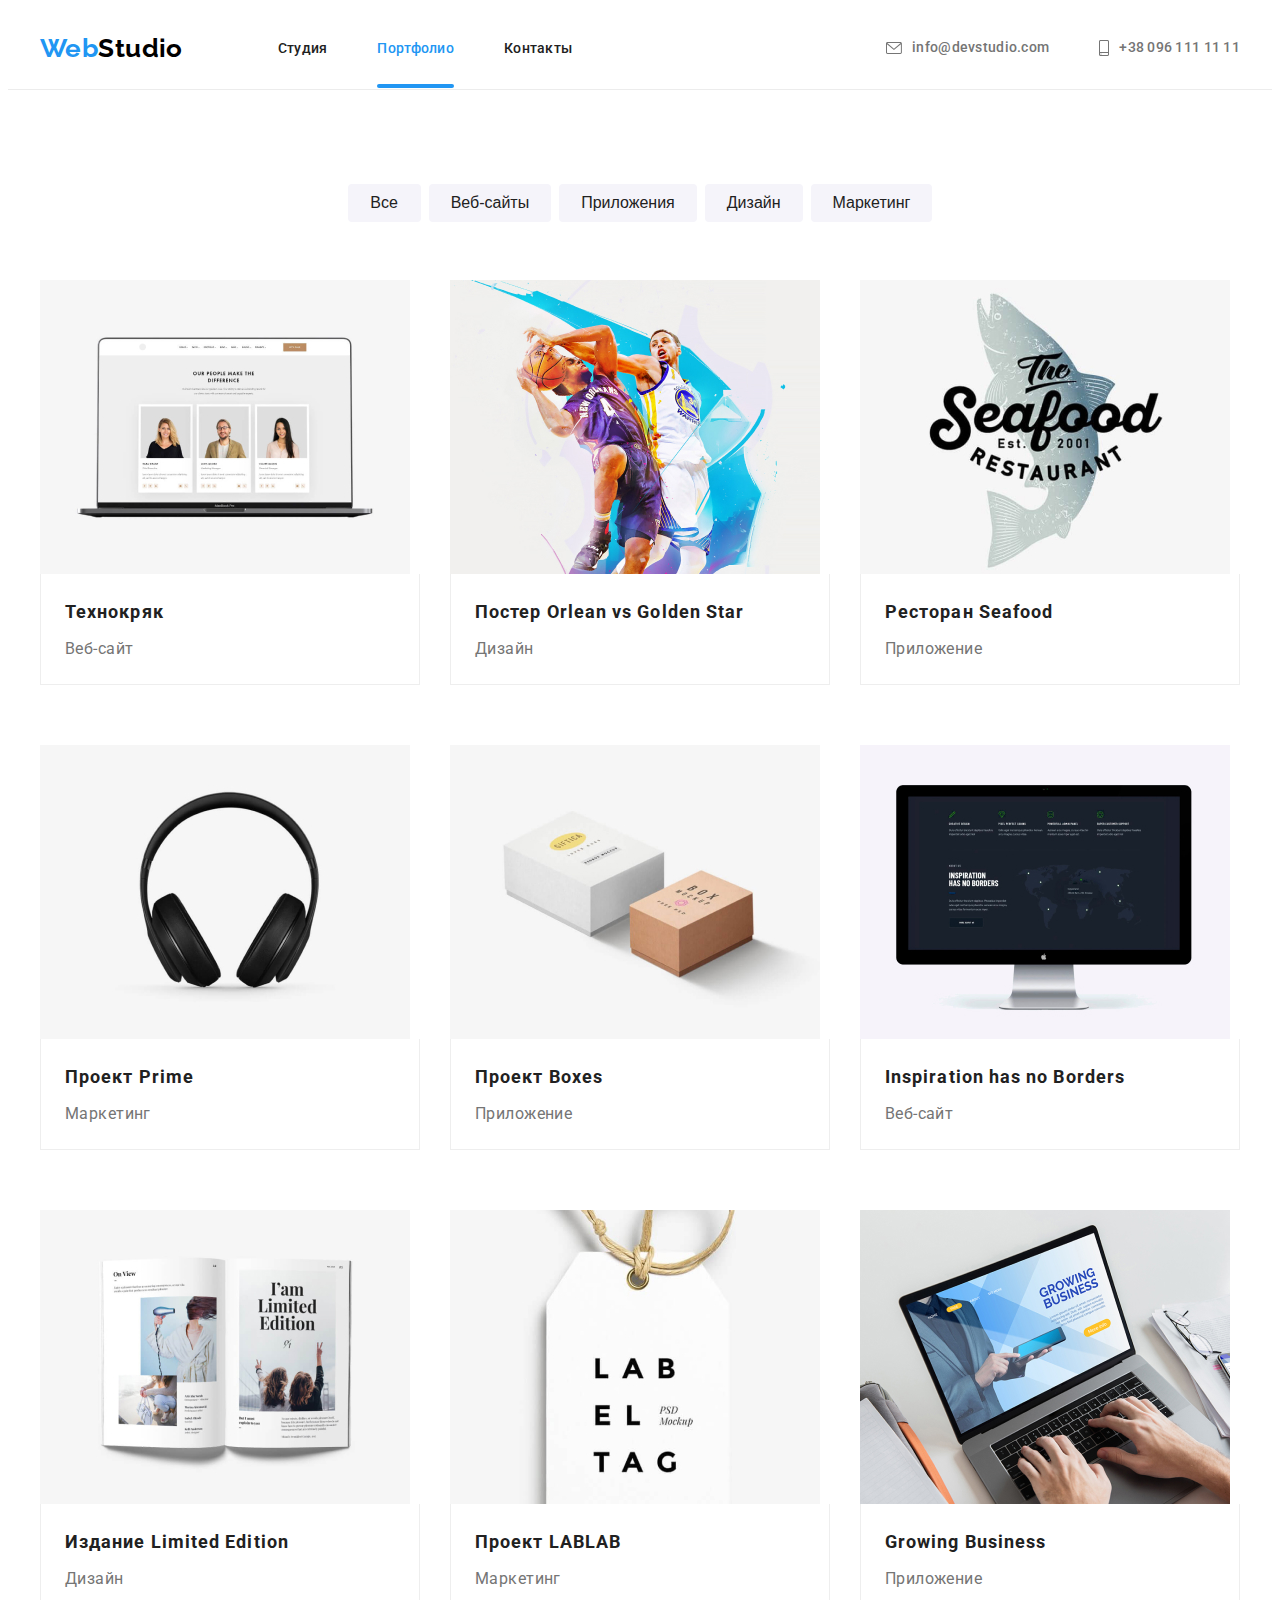
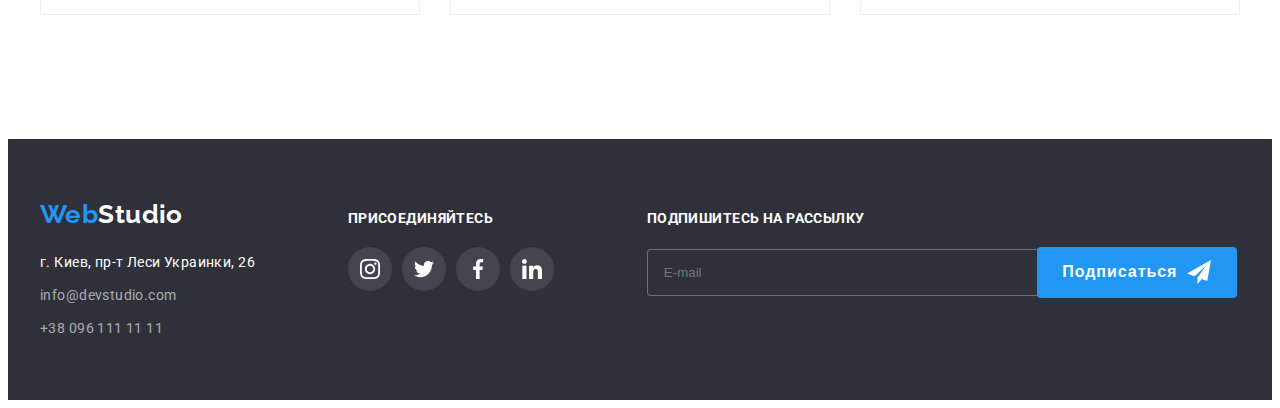
==== commit 4ddd1d0a: "РЕЛОАД 2" ====
--- a/portfolio.html
+++ b/portfolio.html
@@ -85,9 +85,9 @@
             <a href="./" class="mobile-menu__link link-nonstyle">Студия</a>
           </li>
           <li class="mobile-menu__item list-nonstyle">
-            <a href="./portfolio.html" class="mobile-menu__link link-nonstyle"
-              >Портфолио</a
-            >
+            <a href="./portfolio.html" class="link-nonstyle mobile-link_active"
+              >Портфолио
+            </a>
           </li>
           <li class="mobile-menu__item list-nonstyle">
             <a href="" class="mobile-menu__link link-nonstyle">Контакты</a>
@@ -176,12 +176,13 @@
                         ./images/tablet/portfolio/website/tekhnokryak@2x.jpg 2x
                       "
                     />
-                    <!-- <source
+                    <source
                       media="(min-width:480px)"
                       srcset="
+                        ./images/mobile/portfolio/website/tekhnokryak@1x.jpg 1x,
                         ./images/mobile/portfolio/website/tekhnokryak@2x.jpg 2x
                       "
-                    /> -->
+                    />
                     <img
                       src="./images/mobile/portfolio/website/tekhnokryak@1x.jpg"
                       alt="открытый ноутбук с изображениями людей"
@@ -205,19 +206,25 @@
                 <div class="collection__item-wraper">
                   <picture>
                     <source
-                      s
+                      media="(min-width: 1200px )"
                       srcset="
                         ./images/desktop/portfolio/design/poster@1x.jpg 1x,
                         ./images/desktop/portfolio/design/poster@2x.jpg 2x
                       "
-                      media="(min-width: 1200px )"
-                    />
-                    <source
+                    />
+                    <source
+                      media="(min-width: 768px)"
                       srcset="
                         ./images/tablet/portfolio/design/poster@1x.jpg 1x,
                         ./images/tablet/portfolio/design/poster@2x.jpg 2x
                       "
-                      media="(min-width: 768px)"
+                    />
+                    <source
+                      media="(min-width: 480px)"
+                      srcset="
+                        ./images/mobile/portfolio/design/poster@1x.jpg 1x,
+                        ./images/mobile/portfolio/design/poster@2x.jpg 2x
+                      "
                     />
                     <img
                       src="./images/mobile/portfolio/design/poster@1x.jpg"
@@ -245,18 +252,25 @@
                 <div class="collection__item-wraper">
                   <picture>
                     <source
+                      media="(min-width: 1200px)"
                       srcset="
                         ./images/desktop/portfolio/soft/restoran@1x.jpg 1x,
                         ./images/desktop/portfolio/soft/restoran@2x.jpg 2x
                       "
-                      media="(min-width: 1200px)"
-                    />
-                    <source
+                    />
+                    <source
+                      media="(min-width: 768px)"
                       srcset="
                         ./images/tablet/portfolio/soft/restoran@1x.jpg 1x,
                         ./images/tablet/portfolio/soft/restoran@2x.jpg 2x
                       "
-                      media="(min-width: 768px)"
+                    />
+                    <source
+                      media="(min-width: 480px)"
+                      srcset="
+                        ./images/mobile/portfolio/soft/restoran@1x.jpg 1x,
+                        ./images/mobile/portfolio/soft/restoran@2x.jpg 2x
+                      "
                     />
                     <img
                       src="./images/mobile/portfolio/soft/restoran@1x.jpg"
@@ -283,18 +297,25 @@
                 <div class="collection__item-wraper">
                   <picture>
                     <source
+                      media="(min-width: 1200px)"
                       srcset="
                         ./images/desktop/portfolio/marcketing/prime@1x.jpg 1x,
                         ./images/desktop/portfolio/marcketing/prime@2x.jpg 2x
                       "
-                      media="(min-width: 1200px)"
-                    />
-                    <source
+                    />
+                    <source
+                      media="(min-width: 768px)"
                       srcset="
                         ./images/tablet/portfolio/marcketing/prime@1x.jpg 1x,
                         ./images/tablet/portfolio/marcketing/prime@2x.jpg 2x
                       "
-                      media="(min-width: 768px)"
+                    />
+                    <source
+                      media="(min-width: 480px)"
+                      srcset="
+                        ./images/mobile/portfolio/marcketing/prime@1x.jpg 1x,
+                        ./images/mobile/portfolio/marcketing/prime@2x.jpg 2x
+                      "
                     />
                     <img
                       src="./images/mobile/portfolio/marcketing/prime@1x.jpg"
@@ -322,18 +343,25 @@
                 <div class="collection__item-wraper">
                   <picture>
                     <source
+                      media="(min-width: 1200px)"
                       srcset="
                         ./images/desktop/portfolio/soft/boxes@1x.jpg 1x,
                         ./images/desktop/portfolio/soft/boxes@2x.jpg 2x
                       "
-                      media="(min-width: 1200px)"
-                    />
-                    <source
+                    />
+                    <source
+                      media="(min-width: 768px)"
                       srcset="
                         ./images/tablet/portfolio/soft/boxes@1x.jpg 1x,
                         ./images/tablet/portfolio/soft/boxes@2x.jpg 2x
                       "
-                      media="(min-width: 768px)"
+                    />
+                    <source
+                      media="(min-width: 480px)"
+                      srcset="
+                        ./images/mobile/portfolio/soft/boxes@1x.jpg 1x,
+                        ./images/mobile/portfolio/soft/boxes@2x.jpg 2x
+                      "
                     />
                     <img
                       src="./images/mobile/portfolio/soft/boxes@1x.jpg"
@@ -361,18 +389,25 @@
                 <div class="collection__item-wraper">
                   <picture>
                     <source
+                      media="(min-width: 1200px)"
                       srcset="
                         ./images/desktop/portfolio/website/borders@1x.jpg 1x,
                         ./images/desktop/portfolio/website/borders@2x.jpg 2x
                       "
-                      media="(min-width: 1200px)"
-                    />
-                    <source
+                    />
+                    <source
+                      media="(min-width: 768px)"
                       srcset="
                         ./images/tablet/portfolio/website/borders@1x.jpg 1x,
                         ./images/tablet/portfolio/website/borders@2x.jpg 2x
                       "
-                      media="(min-width: 768px)"
+                    />
+                    <source
+                      media="(min-width: 480px)"
+                      srcset="
+                        ./images/mobile/portfolio/website/borders@1x.jpg 1x,
+                        ./images/mobile/portfolio/website/borders@2x.jpg 2x
+                      "
                     />
                     <img
                       src="./images/mobile/portfolio/website/borders@1x.jpg"
@@ -400,18 +435,25 @@
                 <div class="collection__item-wraper">
                   <picture>
                     <source
+                      media="(min-width: 1200px)"
                       srcset="
                         ./images/desktop/portfolio/design/izdanie@1x.jpg 1x,
                         ./images/desktop/portfolio/design/izdanie@2x.jpg 2x
                       "
-                      media="(min-width: 1200px)"
-                    />
-                    <source
+                    />
+                    <source
+                      media="(min-width: 768px)"
                       srcset="
                         ./images/tablet/portfolio/design/izdanie@1x.jpg 1x,
                         ./images/tablet/portfolio/design/izdanie@2x.jpg 2x
                       "
-                      media="(min-width: 768px)"
+                    />
+                    <source
+                      media="(min-width: 480px)"
+                      srcset="
+                        ./images/mobile/portfolio/design/izdanie@1x.jpg 1x,
+                        ./images/mobile/portfolio/design/izdanie@2x.jpg 2x
+                      "
                     />
                     <img
                       src="./images/mobile/portfolio/design/izdanie@1x.jpg"
@@ -439,18 +481,25 @@
                 <div class="collection__item-wraper">
                   <picture>
                     <source
+                      media="(min-width: 1200px)"
                       srcset="
                         ./images/desktop/portfolio/marcketing/lab@1x.jpg 1x,
                         ./images/desktop/portfolio/marcketing/lab@2x.jpg 2x
                       "
-                      media="(min-width: 1200px)"
-                    />
-                    <source
+                    />
+                    <source
+                      media="(min-width: 768px)"
                       srcset="
                         ./images/tablet/portfolio/marcketing/lab@1x.jpg 1x,
                         ./images/tablet/portfolio/marcketing/lab@2x.jpg 2x
                       "
-                      media="(min-width: 768px)"
+                    />
+                    <source
+                      media="(min-width: 480px)"
+                      srcset="
+                        ./images/mobile/portfolio/marcketing/lab@1x.jpg 1x,
+                        ./images/mobile/portfolio/marcketing/lab@2x.jpg 2x
+                      "
                     />
                     <img
                       src="./images/mobile/portfolio/marcketing/lab@1x.jpg"
@@ -477,18 +526,25 @@
                 <div class="collection__item-wraper">
                   <picture>
                     <source
+                      media="(min-width: 1200px)"
                       srcset="
                         ./images/desktop/portfolio/soft/growbis@1x.jpg 1x,
                         ./images/desktop/portfolio/soft/growbis@2x.jpg 2x
                       "
-                      media="(min-width: 1200px)"
-                    />
-                    <source
+                    />
+                    <source
+                      media="(min-width: 768px)"
                       srcset="
                         ./images/tablet/portfolio/soft/growbis@1x.jpg 1x,
                         ./images/tablet/portfolio/soft/growbis@2x.jpg 2x
                       "
-                      media="(min-width: 768px)"
+                    />
+                    <source
+                      media="(min-width: 480px)"
+                      srcset="
+                        ./images/mobile/portfolio/soft/growbis@1x.jpg 1x,
+                        ./images/mobile/portfolio/soft/growbis@2x.jpg 2x
+                      "
                     />
                     <img
                       src="./images/mobile/portfolio/soft/growbis@1x.jpg"
--- a/css/main.min.css
+++ b/css/main.min.css
@@ -1,2 +1,2 @@
-:root{--accent-primary: #2196f3;--accent-secondary: #188ce8;--background-dark: #2f303a;--light-gray: #f5f4fa;--color-conten: #212121;--main-text: #757575;--border-color-header: #ececec;--border-color: #eeeeee;--icon-border-color: #afb1b8;--rgba-link: rgba(255, 255, 255, 0.6);--max-width: 1600px;--margin: 0 auto;--transition-property: cubic-bezier(0.4, 0, 0.2, 1)}.visually-hidden{position:absolute !important;clip:rect(1px 1px 1px 1px);clip:rect(1px, 1px, 1px, 1px);padding:0 !important;border:0 !important;height:1px !important;width:1px !important;overflow:hidden}body{font-family:"Roboto",sans-serif;font-size:14px;font-weight:400;color:var(--main-text);letter-spacing:.03em}h1,h2,h3,h4,h5,h6,p{margin:0}ol,ul{margin:0;padding:0}img{display:block}.link-nonstyle{text-decoration:none}.list-nonstyle{list-style:none}.container{padding-left:15px;padding-right:15px}@media screen and (min-width: 480px){.container{margin:0 auto;width:480px}}@media screen and (min-width: 768px){.container{width:768px}.header .container{display:flex;align-items:center}.footer .container{display:flex;justify-content:center;align-items:baseline;flex-wrap:wrap}}@media screen and (min-width: 1200px){.container{width:1200px}.footer .container{justify-content:flex-start;flex-wrap:nowrap;padding-top:0px;padding-bottom:0px}}.section{padding-top:60px;padding-bottom:60px;margin:var(--margin)}.section-title{color:var(--color-conten);font-weight:700;font-size:36px;line-height:1.17;text-align:center;margin-bottom:50px}.section-hero{padding-top:118px;padding-bottom:118px;margin:var(--margin)}.section-footer{padding-top:60px;padding-bottom:60px;margin:var(--margin)}.section-advantage{padding-top:60px;padding-bottom:60px;margin:var(--margin)}.section-team{padding-top:60px;padding-bottom:60px;margin:var(--margin)}@media screen and (min-width: 1200px){.section{padding-top:94px;padding-bottom:94px;max-width:var(--max-width)}.section-hero{padding-top:200px;padding-bottom:200px;max-width:var(--max-width)}.section-advantage{padding-top:94px;padding-bottom:0px;max-width:var(--max-width)}.section-team{padding-top:94px;padding-bottom:94px}}.element{display:flex;justify-content:center;align-items:center;border-radius:4px;margin-bottom:30px;background-color:var(--light-gray);width:100%;height:120px}.social{display:flex;justify-content:center;margin-top:16px}.social-link{display:flex;justify-content:center;align-items:center;width:44px;height:44px;border-radius:50% 50%;background-color:rgba(255,255,255,0.1);transition:background-color 250ms var(--transition-property)}.social-link:hover,.social-link:focus{background-color:var(--accent-primary)}.social__icon{fill:var(--icon-border-color);transition:fill 250ms var(--transition-property)}.social-link:hover .social__icon,.social-link:focus .social__icon{fill:#fff}.footer__social-title{color:#fff;font-size:14px;line-height:1.14;text-transform:uppercase}.footer__social-list{display:flex;margin-top:20px}.footer__social-item:not(:last-child){margin-right:10px}.footer__social-icon{fill:#fff}.social-link:hover .footer__social-icon,.social-link:focus .footer__social-icon{fill:#fff}@media screen and (min-width: 480px){.footer__social{margin-top:60px;margin-bottom:60px}.footer__social-list{justify-content:center}.footer__social-title{text-align:center}}@media screen and (min-width: 1200px){.social{justify-content:space-around}.footer__social{margin-left:70px;margin-top:0px;margin-bottom:0px}.footer__social-title{text-align:left}}.logo{color:#000;font-family:'Raleway', sans-serif;font-weight:700;font-size:26px;line-height:1.19;padding-top:16px;padding-bottom:16px}.logo__dark{color:#000}.logo__decor{color:var(--accent-primary)}.logo__light{color:#fff}.footer__address .logo{margin-right:0px}@media screen and (min-width: 480px){.logo{margin-right:88px}}@media screen and (min-width: 768px){.logo{padding-top:25px;padding-bottom:25px}}@media screen and (min-width: 1200px){.logo{margin-right:95px}.footer__address .logo{margin-right:95px}}.navigation__link::after,.navigation__link:hover::after,.navigation__link:focus::after{content:'';position:absolute;left:0;bottom:0;display:inline-block;width:100%;height:4px;border-radius:2px}.navigation{display:flex;align-items:center}.navigation__list{display:flex}.navigation__item:not(:last-child){margin-right:50px}.navigation__link{position:relative;font-weight:500;line-height:1.14;letter-spacing:0.02em;padding-top:32px;padding-bottom:32px;color:var(--color-conten);transition:color 250ms var(--transition-property)}.navigation__link:hover,.navigation__link:focus{color:var(--accent-primary)}.navigation__link::after{background-color:var(--accent-primary);transition:transform 250ms var(--transition-property);transform:scaleX(0)}.navigation__link:hover::after,.navigation__link:focus::after{background-color:var(--accent-primary);transform:scaleX(1)}@media screen and (max-width: 767px){.navigation__list{display:none}}@media screen and (min-width: 480px){.navigation{justify-content:space-between}}@media screen and (min-width: 768px){.navigation__list.contact{flex-direction:column;align-items:flex-start}}@media screen and (min-width: 1200px){.navigation__list.contact{flex-direction:row;align-items:center;justify-content:center}}.contact{margin-left:auto}.contact__link{color:var(--main-text);fill:var(--main-text);font-weight:500;line-height:1.14;letter-spacing:0.02em;display:flex;justify-content:center;align-items:center;transition:color 250ms var(--transition-property),fill 250ms var(--transition-property)}.contact__link:hover,.contact__link:focus{color:var(--accent-primary)}.contact__icon-mail,.contact__icon-tell{margin-right:10px}.contact__link:hover .contact__icon-mail,.contact__link:focus .contact__icon-mail,.contact__link:hover .contact__icon-tell,.contact__link:focus .contact__icon-tell{fill:var(--accent-primary)}@media screen and (min-width: 768px){.contact__link{padding-top:5px;padding-bottom:5px}}@media screen and (min-width: 1200px){.contact__item{margin-right:50px}}.backdrop{position:fixed;top:0;left:0;width:100%;height:100%;background-color:rgba(0,0,0,0.2);transition:opacity 250ms var(--transition-property),visibility 250ms var(--transition-property)}.is-hidden{opacity:0;visibility:hidden;pointer-events:none}.button_close{position:absolute;top:14px;right:14px;width:30px;height:30px;border-radius:50%;cursor:pointer;background-color:#fff;border:1px solid var(--icon-border-color)}.button__icon_close{position:absolute;top:50%;left:50%;transform:translate(-50%, -50%);transition:fill 250ms var(--transition-property)}.button__icon_close:hover,.button__icon_close:focus{fill:var(--accent-primary)}.modal{position:absolute;top:50%;left:50%;transform:translate(-50%, -50%);width:450px;height:609px;background-color:#fff;border-radius:4px;box-shadow:0px 1px 3px rgba(0,0,0,0.12),0px 1px 1px rgba(0,0,0,0.14),0px 2px 1px rgba(0,0,0,0.2)}.modal__form{display:flex;flex-direction:column;padding:40px}.modal__title{margin-bottom:12px;font-size:20px;line-height:1.15;text-align:center;color:var(--color-conten)}.modal__field{font-size:12px;line-height:1.17;letter-spacing:0.01em}.modal__field:not(:nth-child(5)){margin-bottom:10px}.modal__wrapper{position:relative;display:block;margin-top:4px}.modal__input{width:100%;height:40px;padding-left:42px;border:1px solid rgba(33,33,33,0.2);border-radius:4px;transition:border-color 250ms var(--transition-property)}.modal__input:focus{outline:none;border-color:var(--accent-primary)}.modal__input:focus+.modal-icon{fill:var(--accent-primary)}.modal__textarea{padding:16px 12px;margin-top:4px;width:100%;height:120px;resize:none;border:1px solid rgba(33,33,33,0.2);border-radius:4px}.modal__textarea:focus{outline:none;border-color:var(--accent-primary)}.modal__textarea::placeholder{font-size:12px;line-height:1.17;letter-spacing:0.01em;color:rgba(117,117,117,0.5)}.modal__icon{position:absolute;top:50%;left:12px;transform:translateY(-50%);transition:fill 250ms var(--transition-property)}.label-checkbox{display:flex;justify-content:center;align-items:center;margin-top:20px;margin-bottom:30px}.label-checkbox__terms-link{display:flex;align-items:center;font-size:12px;line-height:1.17;letter-spacing:0.03em;cursor:pointer;transition:background-image 250ms var(--transition-property)}.label-checkbox__terms-link::before{content:'';display:block;width:15px;height:16px;margin-right:8px;border:1px solid #000;border-radius:2px}.label-checkbox__term:checked+.label-checkbox__terms-link::before{border-color:transparent;background-image:url(../images/icon_check.svg);background-origin:border-box;background-position:center}.label-checkbox__term:focus+.label-checkbox__terms-link::before{border-color:var(--accent-primary)}.label-checkbox__link{color:var(--accent-primary);text-decoration-line:underline}.modal__submit-btn{align-self:center;min-width:200px;padding-top:10px;padding-bottom:10px;font-size:16px;line-height:1.88;letter-spacing:0.06em;border-radius:4px;border:transparent;cursor:pointer;color:#fff;background-color:var(--accent-primary);transition:background-color 250ms var(--transition-property)}.modal__submit-btn:hover,.modal__submit-btn:focus{background-color:var(--accent-secondary)}@media screen and (min-width: 1200px){.modal{width:528px;height:581px}.label-checkbox__terms-link{font-size:14px;line-height:1.71}}.filter-nav{display:flex;margin-bottom:50px}.filter-nav__item:not(:last-child){margin-right:8px}.filter-nav__btn{color:var(--color-conten);background-color:var(--light-gray);cursor:pointer;min-width:73px;padding:6px 22px;border-radius:4px;border:transparent;transition:color 250ms var(--transition-property),background-color 250ms var(--transition-property),box-shadow 250ms var(--transition-property)}.filter-nav__btn:hover,.filter-nav__btn:focus{background-color:var(--accent-primary);color:#fff;box-shadow:0px 3px 1px rgba(0,0,0,0.1),0px 1px 2px rgba(0,0,0,0.08),0px 2px 2px rgba(0,0,0,0.12)}@media screen and (min-width: 480px){.filter-nav{flex-wrap:wrap;justify-content:flex-start}.filter-nav__item:not(:last-child){margin-bottom:8px}.filter-nav__item .filter-nav__btn{font-weight:500;font-size:16px;line-height:1.63}}@media screen and (min-width: 768px){.filter-nav{flex-wrap:nowrap;justify-content:center}}.active-link{color:var(--accent-primary)}.active-link::after{position:absolute;left:0;bottom:0;content:'';display:inline-block;width:100%;height:4px;border-radius:2px;background-color:var(--accent-primary);transform:scaleX(1)}.collection__list{display:flex;flex-wrap:wrap}.collection__item{margin-bottom:30px}.collection__item:hover{box-shadow:0px 1px 1px rgba(0,0,0,0.12),0px 4px 4px rgba(0,0,0,0.06),1px 4px 6px rgba(0,0,0,0.16)}.collection__item-wraper{position:relative;overflow:hidden}.collection__link{color:var(--main-text)}.collection__link:hover .overlay,.collection__link:focus .overlay{transform:translateY(0)}.collection__inner{padding:20px 24px;border-right:solid 1px;border-bottom:solid 1px;border-left:solid 1px;border-color:var(--border-color)}.collection__title{color:var(--color-conten);font-weight:700;font-size:18px;line-height:2;letter-spacing:.06em;margin-bottom:4px}.collection__rubric{font-size:16px;line-height:1.88}@media screen and (min-width: 480px){.collection__item{width:450px}}@media screen and (min-width: 768px){.collection__list{margin-top:-30px;margin-left:-30px}.collection__item{flex-basis:calc((100% - 2 * 30px) / 2);margin-top:30px;margin-left:30px}}@media screen and (min-width: 1200px){.collection__item{flex-basis:calc((100% - 3 * 30px) / 3)}}.overlay{position:absolute;top:0;left:0;height:100%;padding:64px 23px;background-color:rgba(33,150,243,0.9);color:#fff;transform:translateY(105%);transition:transform 250ms var(--transition-property)}.mobile-menu{position:fixed;top:0;left:50%;width:100vw;z-index:2;padding:48px 40px;max-width:450px;font-weight:500;line-height:1.18;letter-spacing:0.02em;background-color:#fff;box-shadow:0px 1px 3px rgba(0,0,0,0.12),0px 1px 1px rgba(0,0,0,0.14),0px 2px 1px rgba(0,0,0,0.2);border-radius:4px;opacity:0;visibility:hidden;pointer-events:none;transform:translate(-50%);transition:opacity 250ms var(--transition-property),visibility 250ms var(--transition-property)}.mobile-menu.is-open{opacity:1;visibility:visible;pointer-events:auto}.mobile-menu__list{font-size:40px}.mobile-menu__item:not(:last-child){margin-bottom:32px}.mobile-menu__link{color:var(--color-conten);transition:color 250ms var(--transition-property)}.mobile-menu__link:hover,.mobile-menu__link:focus{color:var(--accent-primary)}.mobile-menu__btn{position:absolute;top:10px;right:15px;background-color:transparent;border:transparent;cursor:pointer;transition:fill 250ms var(--transition-property)}.mobile-menu__btn:hover,.mobile-menu__btn:focus{fill:var(--accent-primary)}.mobile-menu__contakt-list{margin-top:300px}.mobile-menu__contakt-item{font-size:24px;line-height:1.17}.mobile-menu__contakt-link{display:block;color:var(--color-conten);font-size:34px;margin-bottom:32px;transition:color 250ms var(--transition-property)}.mobile-menu__contakt-link:hover,.mobile-menu__contakt-link:focus{color:var(--accent-primary)}.mobile-menu__social-list{display:flex;justify-content:space-around;margin-top:64px;font-size:18px;line-height:1.22}.mobile-menu__social-item{padding-right:10px}.mobile-menu__social-item:not(:last-child){border-right:1px solid rgba(33,33,33,0.2)}.mobile-menu__social-link{color:var(--accent-primary);transition:color 250ms var(--transition-property)}.mobile-menu__social-link:hover,.mobile-menu__social-link:focus{color:var(--accent-secondary)}@media screen and (min-width: 768px){.mobile-menu{display:none}}.header{border-bottom:solid 1px;border-color:var(--border-color-header);max-width:var(--max-width);margin:var(--margin)}.burger-btn{background-color:transparent;border:transparent}@media screen and (min-width: 767px){.burger-btn{display:none}}.hero{background-color:var(--background-dark);background-image:linear-gradient(rgba(47,48,58,0.4), rgba(47,48,58,0.4)),url(../images/mobile/bg-hero@1x.jpg);background-position:center;background-size:cover;background-repeat:no-repeat}@media (min-device-pixel-ratio: 2), (min-resolution: 192dpi), (min-resolution: 2dppx){.hero{background-image:linear-gradient(rgba(47,48,58,0.4), rgba(47,48,58,0.4)),url(../images/mobile/bg-hero@2x.jpg)}}.hero-title{color:#fff;width:360px;height:84px;margin:0 auto;font-weight:900;letter-spacing:.06em;font-size:26px;line-height:1.62;text-align:center;text-transform:uppercase}.btn-hero{display:block;min-width:200px;margin:30px auto 0px;padding:10px 32px;border-radius:4px;border:transparent;font-family:inherit;font-weight:700;font-size:16px;line-height:1.88;letter-spacing:0.06em;cursor:pointer;background-color:var(--accent-primary);color:#fff;transition:color 250ms var(--transition-property),background-color 250ms var(--transition-property)}.btn-hero:hover,.btn-hero:focus{background-color:var(--accent-secondary);color:#fff}@media screen and (min-width: 768px){.hero{background-color:var(--background-dark);background-image:linear-gradient(rgba(47,48,58,0.4), rgba(47,48,58,0.4)),url(../images/tablet/bg-hero@1x.jpg)}}@media screen and (min-width: 768px) and (min-device-pixel-ratio: 2), screen and (min-width: 768px) and (min-resolution: 192dpi), screen and (min-width: 768px) and (min-resolution: 2dppx){.hero{background-image:linear-gradient(rgba(47,48,58,0.4), rgba(47,48,58,0.4)),url(../images/tablet/bg-hero@2x.jpg)}}@media screen and (min-width: 1200px){.hero{background-color:var(--background-dark);background-image:linear-gradient(rgba(47,48,58,0.4), rgba(47,48,58,0.4)),url(../images/desktop/bg-hero@1x.jpg)}}@media screen and (min-width: 1200px) and (min-device-pixel-ratio: 2), screen and (min-width: 1200px) and (min-resolution: 192dpi), screen and (min-width: 1200px) and (min-resolution: 2dppx){.hero{background-image:linear-gradient(rgba(47,48,58,0.4), rgba(47,48,58,0.4)),url(../images/desktop/bg-hero@2x.jpg)}}@media screen and (min-width: 1200px){.hero-title{width:700px;height:160px;font-size:44px;line-height:1.36}}.advantage__title{color:var(--color-conten);font-weight:700;line-height:1.14;text-transform:uppercase;text-align:center;margin-bottom:10px}.advantage__rubric{font-weight:400;line-height:1.71}@media screen and (min-width: 480px){.advantage__item:not(:last-child){margin-bottom:30px}}@media screen and (min-width: 768px){.advantage__title{text-align:left}.advantage__list{display:flex;flex-wrap:wrap;margin-top:-30px;margin-left:-30px}.advantage__item{flex-basis:calc((100% - 2 * 30px) / 2);margin-top:30px;margin-left:30px}.advantage__item:not(:last-child){margin-bottom:0px}}@media screen and (min-width: 1200px){.advantage__list{flex-wrap:nowrap;margin-top:0px;margin-left:0px}.advantage__item{width:270px;flex-basis:calc(100% - 4 * 30px);margin-top:0px;margin-left:0px}.advantage__item:not(:last-child){margin-right:30px}}.passion__list{display:flex;flex-wrap:wrap;margin-left:-30px}.passion__item{position:relative;margin-left:30px;flex-basis:calc(100% / 3 - 30px)}.passion__overlay{position:absolute;left:0;bottom:0;width:100%;font-weight:700;line-height:1.14;text-align:center;text-transform:uppercase;padding:27px 82px 27px 83px;color:#fff;background-color:rgba(47,48,58,0.8)}@media screen and (max-width: 1199px){.passion,.passion__list,.passion__list .section-title{display:none}}.team{background-color:var(--light-gray)}.team__list{display:flex;flex-wrap:wrap}.team__item{border-bottom-left-radius:4px;border-bottom-right-radius:4px;box-shadow:0px 1px 3px rgba(0,0,0,0.12),0px 1px 1px rgba(0,0,0,0.14),0px 2px 1px rgba(0,0,0,0.2);background-color:#fff}.team__inner{width:100%;padding:30px 30px;text-align:center;border-right:solid 1px;border-bottom:solid 1px;border-left:solid 1px;border-color:var(--border-color)}.team__name{color:var(--color-conten);font-weight:500;margin-bottom:10px}.team__name,.team__function{font-size:16px;line-height:1.19}@media screen and (min-width: 480px){.team__item{width:450px}.team__item:not(:last-child){margin-bottom:30px}}@media screen and (min-width: 768px){.team__list{margin-top:-30px;margin-left:-30px}.team__item{flex-basis:calc((100% - 2 * 30px) / 2);margin-top:30px;margin-left:30px}.team__item:not(:last-child){margin-bottom:0px}}@media screen and (min-width: 1200px){.team__item{flex-basis:calc(100% / 4 - 30px)}}.clients__list{display:flex;justify-content:center}.clients__item{display:flex;justify-content:center;align-items:center;width:170px;height:90px}.clients__link{display:flex;justify-content:center;align-items:center;border:1px solid var(--icon-border-color);border-radius:4px;width:100%;height:100%;transition:border 250ms var(--transition-property)}.clients__link:hover,.clients__link:focus{border-color:var(--accent-primary)}.client__icon{fill:var(--icon-border-color);transition:fill 250ms var(--transition-property)}.clients__link:hover .client__icon,.clients__link:focus .client__icon{fill:var(--accent-primary)}@media screen and (min-width: 480px){.clients__list{display:flex;flex-wrap:wrap;margin-top:-30px;margin-left:-30px}.clients__item{flex-basis:calc((100% - 2 * 30px) / 2);margin-top:30px;margin-left:30px}}@media screen and (min-width: 768px){.clients__item{flex-basis:calc((100% - 3 * 30px) / 3)}}@media screen and (min-width: 1200px){.clients__list{flex-wrap:nowrap;margin-top:0px;margin-left:-30px}.clients__item{flex-basis:calc((100% - 6 * 30px) / 1);margin-top:0px;margin-left:30px}}.footer{background-color:var(--background-dark)}.footer__address{font-style:normal;line-height:1.7}.footer__descr{color:#fff}.footer__list{margin-top:20px}.footer__item:not(:last-child){margin-bottom:9px}.footer__link{color:var(--rgba-link)}.footer-form__description{display:inline-block;font-weight:700;font-size:14px;line-height:1.14;letter-spacing:0.03em;text-transform:uppercase;color:#fff;margin-bottom:20px}.footer-form__input{padding-top:15px;padding-bottom:15px;padding-left:16px;color:#fff;background-color:var(--background-dark);border:1px solid rgba(255,255,255,0.3);border-radius:4px;transition:border-color 250ms var(--transition-property)}.footer-form__input:focus{outline:none;border-color:var(--accent-primary)}.footer-form__btn{display:flex;justify-content:center;align-items:center;min-width:200px;padding-top:10px;padding-bottom:10px;font-weight:700;letter-spacing:.06em;font-size:16px;line-height:1.9;cursor:pointer;border-radius:4px;border:transparent;background-color:var(--accent-primary);color:#fff;transition:background-color 250ms var(--transition-property)}.footer-form__btn:hover,.footer-form__btn:focus{background-color:var(--accent-secondary)}.footer-form__icon{fill:#fff;margin-left:10px}@media screen and (min-width: 480px){.footer__address{text-align:center}.footer-form{text-align:center}.footer-form__container{display:flex;flex-direction:column;justify-content:center}.footer-form__input{width:100%;margin-bottom:20px}.footer-form__btn{align-self:center}}@media screen and (min-width: 768px){.footer__address{margin-right:165px}.footer-form{margin-top:60px;width:450px}}@media screen and (min-width: 1200px){.footer__address{text-align:left;margin-right:0px}.footer-form{text-align:left;margin-top:0px;margin-left:93px}.footer-form__container{flex-direction:row;justify-content:flex-start;align-items:center}.footer-form__input{min-width:358px;margin-bottom:0px}.footer-form__btn{margin-left:12px}}
+:root{--accent-primary: #2196f3;--accent-secondary: #188ce8;--background-dark: #2f303a;--light-gray: #f5f4fa;--color-conten: #212121;--main-text: #757575;--border-color-header: #ececec;--border-color: #eeeeee;--icon-border-color: #afb1b8;--rgba-link: rgba(255, 255, 255, 0.6);--max-width: 1600px;--margin: 0 auto;--transition-property: cubic-bezier(0.4, 0, 0.2, 1)}.visually-hidden{position:absolute !important;clip:rect(1px 1px 1px 1px);clip:rect(1px, 1px, 1px, 1px);padding:0 !important;border:0 !important;height:1px !important;width:1px !important;overflow:hidden}body{font-family:"Roboto",sans-serif;font-size:14px;font-weight:400;color:var(--main-text);letter-spacing:.03em}h1,h2,h3,h4,h5,h6,p{margin:0}ol,ul{margin:0;padding:0}img{display:block}.link-nonstyle{text-decoration:none}.list-nonstyle{list-style:none}.container{margin:0 auto;padding-left:15px;padding-right:15px}@media screen and (min-width: 480px){.container{width:480px}}@media screen and (min-width: 768px){.container{width:768px}.header .container{display:flex;align-items:center}.footer .container{display:flex;justify-content:center;align-items:baseline;flex-wrap:wrap}}@media screen and (min-width: 1200px){.container{width:1200px}.footer .container{justify-content:flex-start;flex-wrap:nowrap;padding-top:0px;padding-bottom:0px}}.section{padding-top:60px;padding-bottom:60px;margin:var(--margin)}.section-title{color:var(--color-conten);font-weight:700;font-size:36px;line-height:1.17;text-align:center;margin-bottom:50px}.section-hero{padding-top:118px;padding-bottom:118px;margin:var(--margin)}.section-advantage{padding-top:60px;padding-bottom:60px;margin:var(--margin)}.section-team{padding-top:60px;padding-bottom:60px;margin:var(--margin)}.section-footer{padding-top:60px;padding-bottom:60px;margin:var(--margin)}@media screen and (min-width: 480px){.section-hero,.section-team,.section-footer{min-width:480px}}@media screen and (min-width: 1200px){.section{padding-top:94px;padding-bottom:94px;max-width:var(--max-width)}.section-hero{padding-top:200px;padding-bottom:200px}.section-advantage{padding-top:94px;padding-bottom:0px}.section-team{padding-top:94px;padding-bottom:94px}}.element{display:flex;justify-content:center;align-items:center;border-radius:4px;margin-bottom:30px;background-color:var(--light-gray);width:100%;height:120px}.social{display:flex;justify-content:center;margin-top:16px}.social-link{display:flex;justify-content:center;align-items:center;width:44px;height:44px;border-radius:50% 50%;background-color:rgba(255,255,255,0.1);transition:background-color 250ms var(--transition-property)}.social-link:hover,.social-link:focus{background-color:var(--accent-primary)}.social__icon{fill:var(--icon-border-color);transition:fill 250ms var(--transition-property)}.social-link:hover .social__icon,.social-link:focus .social__icon{fill:#fff}.footer__social{margin-top:60px;margin-bottom:60px}.footer__social-title{color:#fff;font-size:14px;line-height:1.14;text-align:center;text-transform:uppercase}.footer__social-list{display:flex;justify-content:center;margin-top:20px}.footer__social-item:not(:last-child){margin-right:10px}.footer__social-icon{fill:#fff}.social-link:hover .footer__social-icon,.social-link:focus .footer__social-icon{fill:#fff}@media screen and (min-width: 1200px){.social{justify-content:space-around}.footer__social{margin-left:70px;margin-top:0px;margin-bottom:0px}.footer__social-title{text-align:left}}.logo{color:#000;font-family:'Raleway', sans-serif;font-weight:700;font-size:26px;line-height:1.19;padding-top:16px;padding-bottom:16px}.logo__dark{color:#000}.logo__decor{color:var(--accent-primary)}.logo__light{color:#fff}.footer__address .logo{margin-right:0px}@media screen and (min-width: 480px){.logo{margin-right:88px}}@media screen and (min-width: 768px){.logo{padding-top:25px;padding-bottom:25px}}@media screen and (min-width: 1200px){.logo{margin-right:95px}.footer__address .logo{margin-right:95px}}.navigation__link::after,.navigation__link:hover::after,.navigation__link:focus::after{content:'';position:absolute;left:0;bottom:0;display:inline-block;width:100%;height:4px;border-radius:2px}.navigation{display:flex;align-items:center;justify-content:space-between}.navigation__list{display:flex}.navigation__item:not(:last-child){margin-right:50px}.navigation__link{position:relative;font-weight:500;line-height:1.14;letter-spacing:0.02em;padding-top:32px;padding-bottom:32px;color:var(--color-conten);transition:color 250ms var(--transition-property)}.navigation__link:hover,.navigation__link:focus{color:var(--accent-primary)}.navigation__link::after{background-color:var(--accent-primary);transition:transform 250ms var(--transition-property);transform:scaleX(0)}.navigation__link:hover::after,.navigation__link:focus::after{background-color:var(--accent-primary);transform:scaleX(1)}@media screen and (max-width: 768px){.navigation__list{display:none}}@media screen and (min-width: 768px){.navigation__list.contact{flex-direction:column;align-items:flex-start}}@media screen and (min-width: 1200px){.navigation__list.contact{flex-direction:row;align-items:center;justify-content:center}}.contact{margin-left:auto}.contact__link{color:var(--main-text);fill:var(--main-text);font-weight:500;line-height:1.14;letter-spacing:0.02em;display:flex;justify-content:center;align-items:center;transition:color 250ms var(--transition-property),fill 250ms var(--transition-property)}.contact__link:hover,.contact__link:focus{color:var(--accent-primary)}.contact__icon-mail,.contact__icon-tell{margin-right:10px}.contact__link:hover .contact__icon-mail,.contact__link:focus .contact__icon-mail,.contact__link:hover .contact__icon-tell,.contact__link:focus .contact__icon-tell{fill:var(--accent-primary)}@media screen and (min-width: 768px){.contact__link{padding-top:5px;padding-bottom:5px}}@media screen and (min-width: 1200px){.contact__item:not(:last-child){margin-right:50px}}.backdrop{position:fixed;top:0;left:0;width:100%;height:100%;background-color:rgba(0,0,0,0.2);transition:opacity 250ms var(--transition-property),visibility 250ms var(--transition-property)}.is-hidden{opacity:0;visibility:hidden;pointer-events:none}.button_close{position:absolute;top:14px;right:14px;width:30px;height:30px;border-radius:50%;cursor:pointer;background-color:#fff;border:1px solid var(--icon-border-color)}.button__icon_close{position:absolute;top:50%;left:50%;transform:translate(-50%, -50%);transition:fill 250ms var(--transition-property)}.button__icon_close:hover,.button__icon_close:focus{fill:var(--accent-primary)}.modal{position:absolute;top:50%;left:50%;transform:translate(-50%, -50%);max-width:320px;height:609px;background-color:#fff;border-radius:4px;box-shadow:0px 1px 3px rgba(0,0,0,0.12),0px 1px 1px rgba(0,0,0,0.14),0px 2px 1px rgba(0,0,0,0.2)}.modal__form{display:flex;flex-direction:column;padding:40px}.modal__title{margin-bottom:12px;font-size:20px;line-height:1.15;text-align:center;color:var(--color-conten)}.modal__field{font-size:12px;line-height:1.17;letter-spacing:0.01em}.modal__field:not(:nth-child(5)){margin-bottom:10px}.modal__wrapper{position:relative;display:block;margin-top:4px}.modal__input{width:100%;height:40px;padding-left:42px;border:1px solid rgba(33,33,33,0.2);border-radius:4px;transition:border-color 250ms var(--transition-property)}.modal__input:focus{outline:none;border-color:var(--accent-primary)}.modal__input:focus+.modal-icon{fill:var(--accent-primary)}.modal__textarea{padding:16px 12px;margin-top:4px;width:100%;height:120px;resize:none;border:1px solid rgba(33,33,33,0.2);border-radius:4px}.modal__textarea:focus{outline:none;border-color:var(--accent-primary)}.modal__textarea::placeholder{font-size:12px;line-height:1.17;letter-spacing:0.01em;color:rgba(117,117,117,0.5)}.modal__icon{position:absolute;top:50%;left:12px;transform:translateY(-50%);transition:fill 250ms var(--transition-property)}.label-checkbox{display:flex;justify-content:center;align-items:center;margin-top:20px;margin-bottom:30px}.label-checkbox__terms-link{display:flex;align-items:center;font-size:12px;line-height:1.17;letter-spacing:0.03em;cursor:pointer;transition:background-image 250ms var(--transition-property)}.label-checkbox__terms-link::before{content:'';display:block;width:15px;height:16px;margin-right:8px;border:1px solid #000;border-radius:2px}.label-checkbox__term:checked+.label-checkbox__terms-link::before{border-color:transparent;background-image:url(../images/icon_check.svg);background-origin:border-box;background-position:center}.label-checkbox__term:focus+.label-checkbox__terms-link::before{border-color:var(--accent-primary)}.label-checkbox__link{color:var(--accent-primary);text-decoration-line:underline}.modal__submit-btn{align-self:center;min-width:200px;padding-top:10px;padding-bottom:10px;font-size:16px;line-height:1.88;letter-spacing:0.06em;border-radius:4px;border:transparent;cursor:pointer;color:#fff;background-color:var(--accent-primary);transition:background-color 250ms var(--transition-property)}.modal__submit-btn:hover,.modal__submit-btn:focus{background-color:var(--accent-secondary)}@media screen and (min-width: 480px){.modal{min-width:450px}.label-checkbox__link{flex-wrap:wrap}}@media screen and (min-width: 1200px){.modal{width:528px;height:581px}.label-checkbox__terms-link{font-size:14px;line-height:1.71}}.filter-nav{display:flex;flex-wrap:wrap;justify-content:flex-start;margin-bottom:50px}.filter-nav__item:not(:last-child){margin-right:8px;margin-bottom:8px}.filter-nav__btn{font-weight:500;font-size:16px;line-height:1.63;color:var(--color-conten);background-color:var(--light-gray);cursor:pointer;min-width:73px;padding:6px 22px;border-radius:4px;border:transparent;transition:color 250ms var(--transition-property),background-color 250ms var(--transition-property),box-shadow 250ms var(--transition-property)}.filter-nav__btn:hover,.filter-nav__btn:focus{background-color:var(--accent-primary);color:#fff;box-shadow:0px 3px 1px rgba(0,0,0,0.1),0px 1px 2px rgba(0,0,0,0.08),0px 2px 2px rgba(0,0,0,0.12)}@media screen and (min-width: 768px){.filter-nav{flex-wrap:nowrap;justify-content:center}}.active-link{color:var(--accent-primary)}.active-link::after{position:absolute;left:0;bottom:0;content:'';display:inline-block;width:100%;height:4px;border-radius:2px;background-color:var(--accent-primary);transform:scaleX(1)}.mobile-link_active{color:var(--accent-primary)}.collection__list{display:flex;flex-wrap:wrap}.collection__list img{max-width:100%}.collection__item{max-width:100%;margin-bottom:30px}.collection__item:hover{box-shadow:0px 1px 1px rgba(0,0,0,0.12),0px 4px 4px rgba(0,0,0,0.06),1px 4px 6px rgba(0,0,0,0.16)}.collection__item-wraper{position:relative;overflow:hidden}.collection__link{color:var(--main-text)}.collection__link:hover .overlay,.collection__link:focus .overlay{transform:translateY(0)}.collection__inner{padding:20px 24px;border-right:solid 1px;border-bottom:solid 1px;border-left:solid 1px;border-color:var(--border-color)}.collection__title{color:var(--color-conten);font-weight:700;font-size:18px;line-height:2;letter-spacing:.06em;margin-bottom:4px}.collection__rubric{font-size:16px;line-height:1.88}@media screen and (min-width: 768px){.collection__list{margin-top:-30px;margin-left:-30px}.collection__item{flex-basis:calc((100% - 2 * 30px) / 2);margin-top:30px;margin-left:30px}}@media screen and (min-width: 1200px){.collection__item{flex-basis:calc((100% - 3 * 30px) / 3)}}.overlay{position:absolute;top:0;left:0;height:100%;padding:64px 23px;background-color:rgba(33,150,243,0.9);color:#fff;font-size:18px;line-height:1.55;transform:translateY(105%);transition:transform 250ms var(--transition-property)}.mobile-menu{position:fixed;top:0;left:50%;width:100vw;height:100%w;z-index:2;padding:48px 40px;font-weight:500;line-height:1.18;letter-spacing:0.02em;background-color:#fff;box-shadow:0px 1px 3px rgba(0,0,0,0.12),0px 1px 1px rgba(0,0,0,0.14),0px 2px 1px rgba(0,0,0,0.2);border-radius:4px;opacity:0;visibility:hidden;pointer-events:none;transform:translate(-50%);transition:opacity 250ms var(--transition-property),visibility 250ms var(--transition-property)}.mobile-menu.is-open{opacity:1;visibility:visible;pointer-events:auto}.mobile-menu__list{font-size:40px}.mobile-menu__item:not(:last-child){margin-bottom:32px}.mobile-menu__link{color:var(--color-conten);transition:color 250ms var(--transition-property)}.mobile-menu__link:hover,.mobile-menu__link:focus{color:var(--accent-primary)}.mobile-menu__btn{position:absolute;top:10px;right:20px;background-color:transparent;border:transparent;cursor:pointer;transition:fill 250ms var(--transition-property)}.mobile-menu__btn:hover,.mobile-menu__btn:focus{fill:var(--accent-primary)}.mobile-menu__contakt-list{margin-top:200px}.mobile-menu__contakt-item{font-size:24px;line-height:1.17}.mobile-menu__contakt-link{display:block;color:var(--accent-primary);font-size:34px;margin-bottom:32px;transition:color 250ms var(--transition-property)}.mobile-menu__contakt-link:hover,.mobile-menu__contakt-link:focus{color:var(--accent-secondary)}.mobile-menu__social-list{display:flex;justify-content:center;margin-top:64px;font-size:18px;line-height:1.22}.mobile-menu__social-item{position:relative}.mobile-menu__social-item:not(:last-child){padding-right:2%;border-right:1px solid rgba(33,33,33,0.2)}.mobile-menu__social-item:not(:first-child){padding-left:2%;border-left:1px solid rgba(33,33,33,0.2)}.mobile-menu__social-link{max-width:100%;color:var(--accent-primary);transition:color 250ms var(--transition-property)}.mobile-menu__social-link:hover,.mobile-menu__social-link:focus{color:var(--accent-secondary)}@media screen and (min-width: 768px){.mobile-menu{display:none}}.header{border-bottom:solid 1px;border-color:var(--border-color-header);margin:var(--margin)}.burger-btn{background-color:transparent;border:transparent;transition:fill 250ms var(--transition-property)}.burger-btn:hover,.burger-btn:focus{fill:var(--accent-primary)}@media screen and (min-width: 767px){.burger-btn{display:none}}.hero{max-width:100%;background-color:var(--background-dark);background-image:linear-gradient(rgba(47,48,58,0.4), rgba(47,48,58,0.4)),url(../images/mobile/bg-hero@1x.jpg);background-position:center;background-size:cover;background-repeat:no-repeat}@media (min-device-pixel-ratio: 2), (min-resolution: 192dpi), (min-resolution: 2dppx){.hero{background-image:linear-gradient(rgba(47,48,58,0.4), rgba(47,48,58,0.4)),url(../images/mobile/bg-hero@2x.jpg)}}.hero-title{color:#fff;margin:0 auto;font-weight:900;letter-spacing:.06em;font-size:26px;line-height:1.62;text-align:center;text-transform:uppercase}.btn-hero{display:block;min-width:200px;margin:30px auto 0px;padding:10px 32px;border-radius:4px;border:transparent;font-family:inherit;font-weight:700;font-size:16px;line-height:1.88;letter-spacing:0.06em;cursor:pointer;background-color:var(--accent-primary);color:#fff;transition:color 250ms var(--transition-property),background-color 250ms var(--transition-property)}.btn-hero:hover,.btn-hero:focus{background-color:var(--accent-secondary);color:#fff}@media screen and (min-width: 768px){.hero{background-color:var(--background-dark);background-image:linear-gradient(rgba(47,48,58,0.4), rgba(47,48,58,0.4)),url(../images/tablet/bg-hero@1x.jpg)}}@media screen and (min-width: 768px) and (min-device-pixel-ratio: 2), screen and (min-width: 768px) and (min-resolution: 192dpi), screen and (min-width: 768px) and (min-resolution: 2dppx){.hero{background-image:linear-gradient(rgba(47,48,58,0.4), rgba(47,48,58,0.4)),url(../images/tablet/bg-hero@2x.jpg)}}@media screen and (min-width: 768px){.hero-title{width:360px;height:84px}}@media screen and (min-width: 1200px){.hero{max-width:var(--max-width);background-color:var(--background-dark);background-image:linear-gradient(rgba(47,48,58,0.4), rgba(47,48,58,0.4)),url(../images/desktop/bg-hero@1x.jpg)}}@media screen and (min-width: 1200px) and (min-device-pixel-ratio: 2), screen and (min-width: 1200px) and (min-resolution: 192dpi), screen and (min-width: 1200px) and (min-resolution: 2dppx){.hero{background-image:linear-gradient(rgba(47,48,58,0.4), rgba(47,48,58,0.4)),url(../images/desktop/bg-hero@2x.jpg)}}@media screen and (min-width: 1200px){.hero-title{width:700px;height:160px;font-size:44px;line-height:1.36}}.advantage__title{color:var(--color-conten);font-weight:700;line-height:1.14;text-transform:uppercase;text-align:center;margin-bottom:10px}.advantage__rubric{font-weight:400;line-height:1.71}@media screen and (min-width: 480px){.advantage__item:not(:last-child){margin-bottom:30px}}@media screen and (min-width: 768px){.advantage__title{text-align:left}.advantage__list{display:flex;flex-wrap:wrap;margin-top:-30px;margin-left:-30px}.advantage__item{flex-basis:calc((100% - 2 * 30px) / 2);margin-top:30px;margin-left:30px}.advantage__item:not(:last-child){margin-bottom:0px}}@media screen and (min-width: 1200px){.advantage__list{flex-wrap:nowrap;margin-top:0px;margin-left:0px}.advantage__item{width:270px;flex-basis:calc(100% - 4 * 30px);margin-top:0px;margin-left:0px}.advantage__item:not(:last-child){margin-right:30px}}.passion__list{display:flex;flex-wrap:wrap;margin-left:-30px}.passion__item{position:relative;margin-left:30px;flex-basis:calc(100% / 3 - 30px)}.passion__overlay{position:absolute;left:0;bottom:0;width:100%;font-weight:700;line-height:1.14;text-align:center;text-transform:uppercase;padding:27px 82px 27px 83px;color:#fff;background-color:rgba(47,48,58,0.8)}@media screen and (max-width: 1199px){.passion,.passion__list,.passion__list .section-title{display:none}}.team{background-color:var(--light-gray)}.team__list{display:flex;flex-wrap:wrap}.team__list img{max-width:100%}.team__item{max-width:100%;border-bottom-left-radius:4px;border-bottom-right-radius:4px;box-shadow:0px 1px 3px rgba(0,0,0,0.12),0px 1px 1px rgba(0,0,0,0.14),0px 2px 1px rgba(0,0,0,0.2);background-color:#fff}.team__inner{width:100%;padding:30px 30px;text-align:center;border-right:solid 1px;border-bottom:solid 1px;border-left:solid 1px;border-color:var(--border-color)}.team__name{color:var(--color-conten);font-weight:500;margin-bottom:10px}.team__name,.team__function{font-size:16px;line-height:1.19}@media screen and (min-width: 480px){.team__item{width:450px}.team__item:not(:last-child){margin-bottom:30px}}@media screen and (min-width: 768px){.team__list{margin-top:-30px;margin-left:-30px}.team__item{flex-basis:calc((100% - 2 * 30px) / 2);margin-top:30px;margin-left:30px}.team__item:not(:last-child){margin-bottom:0px}}@media screen and (min-width: 1200px){.team__item{flex-basis:calc(100% / 4 - 30px)}}.clients__list{display:flex;flex-wrap:wrap;justify-content:center;margin-top:-30px;margin-left:-30px}.clients__item{display:flex;justify-content:center;align-items:center;width:170px;height:90px;flex-basis:calc((100% - 2 * 30px) / 2);margin-top:30px;margin-left:30px}.clients__link{display:flex;justify-content:center;align-items:center;border:1px solid var(--icon-border-color);border-radius:4px;width:100%;height:100%;transition:border 250ms var(--transition-property)}.clients__link:hover,.clients__link:focus{border-color:var(--accent-primary)}.client__icon{fill:var(--icon-border-color);transition:fill 250ms var(--transition-property)}.clients__link:hover .client__icon,.clients__link:focus .client__icon{fill:var(--accent-primary)}@media screen and (min-width: 768px){.clients__item{flex-basis:calc((100% - 3 * 30px) / 3)}}@media screen and (min-width: 1200px){.clients__list{flex-wrap:nowrap;margin-top:0px;margin-left:-30px}.clients__item{flex-basis:calc((100% - 6 * 30px) / 1);margin-top:0px;margin-left:30px}}.footer{background-color:var(--background-dark)}.footer__address{text-align:center;font-style:normal;line-height:1.7}.footer__descr{color:#fff}.footer__list{margin-top:20px}.footer__item:not(:last-child){margin-bottom:9px}.footer__link{color:var(--rgba-link)}.footer-form{text-align:center}.footer-form__container{display:flex;flex-direction:column;justify-content:center}.footer-form__description{display:inline-block;font-weight:700;font-size:14px;line-height:1.14;letter-spacing:0.03em;text-transform:uppercase;color:#fff;margin-bottom:20px}.footer-form__input{width:100%;margin-bottom:20px;padding-top:15px;padding-bottom:15px;padding-left:16px;color:#fff;background-color:var(--background-dark);border:1px solid rgba(255,255,255,0.3);border-radius:4px;transition:border-color 250ms var(--transition-property)}.footer-form__input:focus{outline:none;border-color:var(--accent-primary)}.footer-form__btn{display:flex;justify-content:center;align-items:center;align-self:center;min-width:200px;padding-top:10px;padding-bottom:10px;font-weight:700;letter-spacing:.06em;font-size:16px;line-height:1.9;cursor:pointer;border-radius:4px;border:transparent;background-color:var(--accent-primary);color:#fff;transition:background-color 250ms var(--transition-property)}.footer-form__btn:hover,.footer-form__btn:focus{background-color:var(--accent-secondary)}.footer-form__icon{fill:#fff;margin-left:10px}@media screen and (min-width: 768px){.footer__address{margin-right:165px}.footer-form{margin-top:60px;width:450px}}@media screen and (min-width: 1200px){.footer__address{text-align:left;margin-right:0px}.footer-form{text-align:left;margin-top:0px;margin-left:93px}.footer-form__container{flex-direction:row;justify-content:flex-start;align-items:center}.footer-form__input{min-width:358px;margin-bottom:0px}.footer-form__btn{margin-left:12px}}
 /*# sourceMappingURL=main.min.css.map */